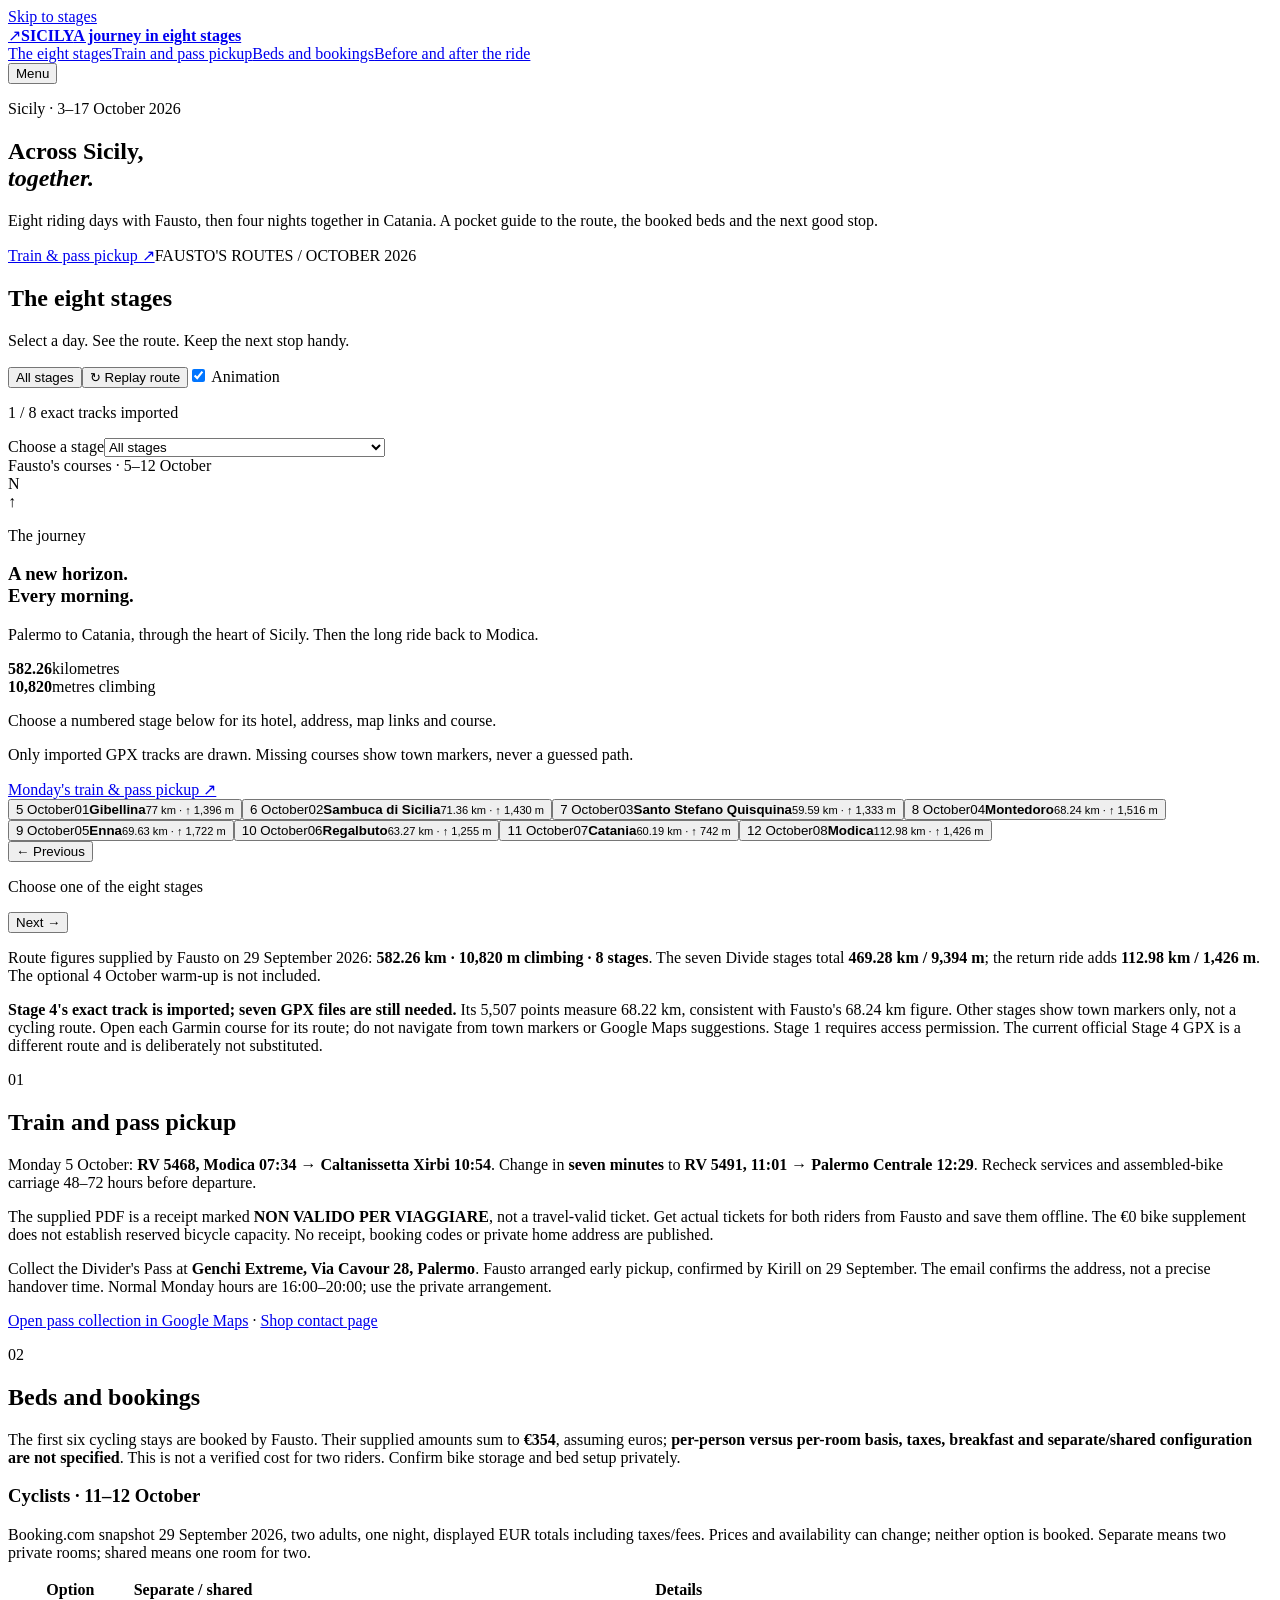
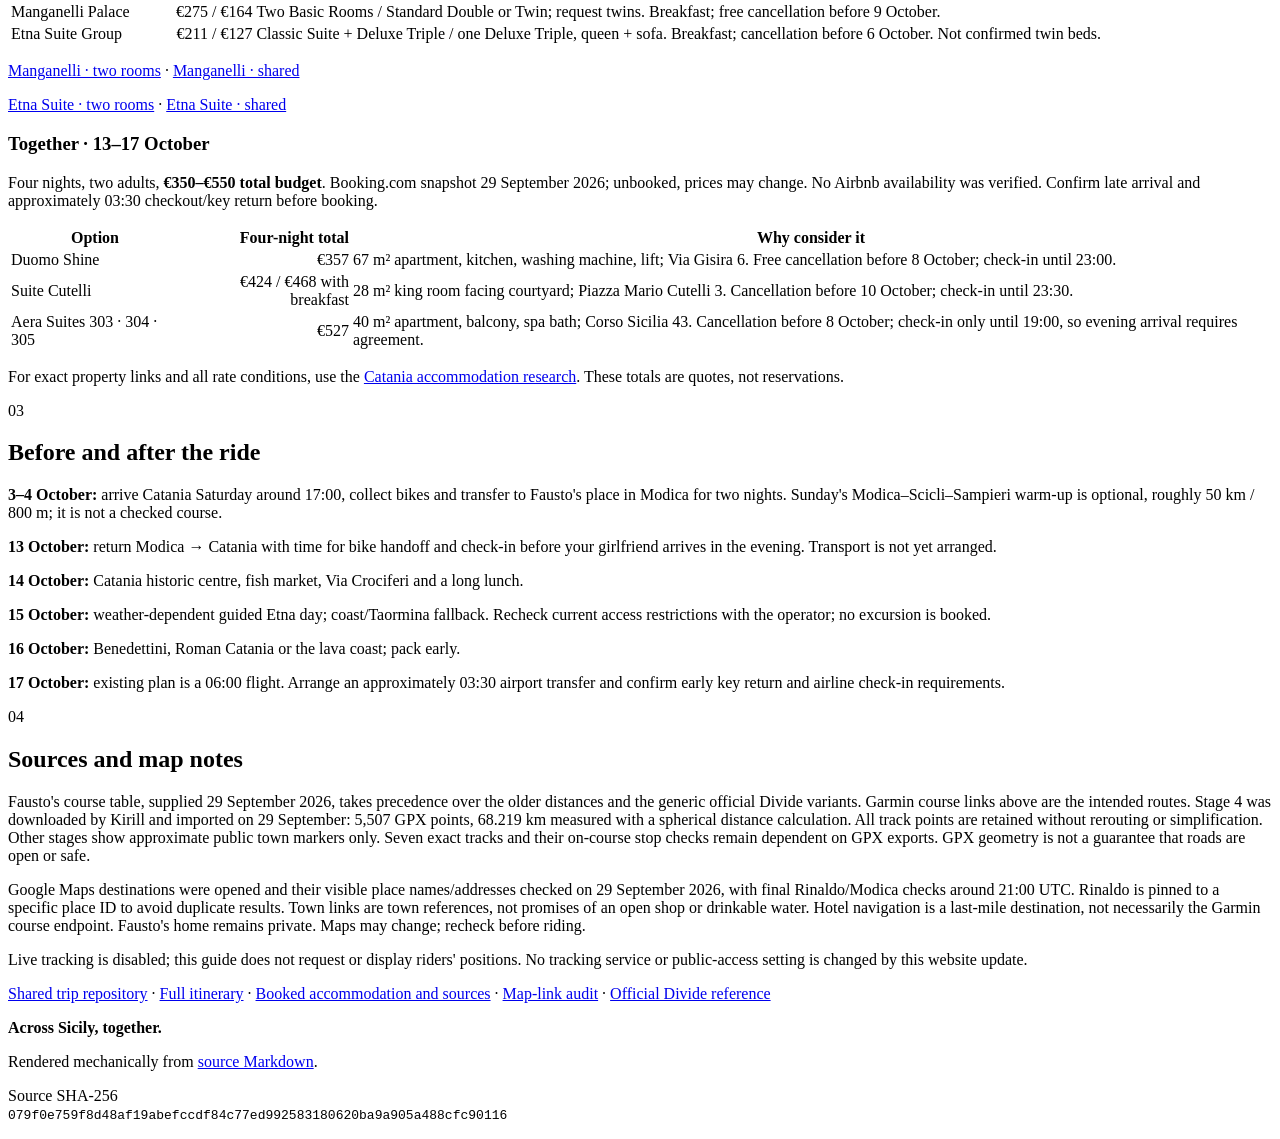
==== website/guide/public/index.html @ 5a8e8343 "Update Fausto's stages and publish GPX-aware Sicily guide" ====
<!doctype html>
<html lang="en">
<head>
  <meta charset="utf-8">
  <meta name="viewport" content="width=device-width, initial-scale=1">
  <meta name="theme-color" content="#102b25">
  <meta name="description" content="Eight riding days with Fausto, then four nights together in Catania. A pocket guide to the route, the booked beds and the next good stop.">
  <title>Across Sicily, together.</title>
  <link rel="stylesheet" href="/leaflet.css">
  <link rel="stylesheet" href="/styles.css?v=e00e9648b6d9">
  <script defer src="/leaflet.js"></script>
  <script defer src="/app.js?v=e00e9648b6d9"></script>
</head>
<body data-source-sha256="079f0e759f8d48af19abefccdf84c77ed992583180620ba9a905a488cfc90116" data-layout="landing">
  <a class="skip-link" href="#the-eight-stages">Skip to stages</a>
  <header class="site-header">
    <a class="brand" href="#top" aria-label="Back to top"><span aria-hidden="true">↗</span><strong>SICILY<span class="brand-sub">A journey in eight stages</span></strong></a>
    <nav class="primary-nav" aria-label="Primary navigation"><a href="#the-eight-stages">The eight stages</a><a href="#train-and-pass-pickup">Train and pass pickup</a><a href="#beds-and-bookings">Beds and bookings</a><a href="#before-and-after-the-ride">Before and after the ride</a></nav>
    <button class="menu-toggle" type="button" data-menu-toggle aria-expanded="false" aria-controls="site-menu"><span>Menu</span><i aria-hidden="true"></i></button>
  </header>
  <div class="site-menu" id="site-menu" data-site-menu hidden>
    <div class="menu-panel"><p>Explore the plan</p><nav aria-label="All sections"><a href="#the-eight-stages"><span>01</span>The eight stages</a><a href="#train-and-pass-pickup"><span>02</span>Train and pass pickup</a><a href="#beds-and-bookings"><span>03</span>Beds and bookings</a><a href="#before-and-after-the-ride"><span>04</span>Before and after the ride</a><a href="#sources-and-map-notes"><span>05</span>Sources and map notes</a></nav><div class="menu-tools"><a href="source.md">Source Markdown</a><button type="button" data-share>Share</button><button type="button" data-print>Print</button></div></div>
  </div>
  <main id="top">
    <section class="hero">
      <div class="hero-copy"><p class="eyebrow">Sicily · 3–17 October 2026</p><h1>Across Sicily,<br> <em>together.</em></h1></div><div class="hero-intro"><p class="lede">Eight riding days with Fausto, then four nights together in Catania. A pocket guide to the route, the booked beds and the next good stop.</p><a class="text-link" href="#train-and-pass-pickup">Train & pass pickup ↗</a><span class="edition">FAUSTO'S ROUTES / OCTOBER 2026</span></div>
    </section>
    <section class="route-explorer" id="the-eight-stages" aria-labelledby="explorer-title">
  <div class="explorer-heading"><h2 id="explorer-title">The eight stages</h2><p>Select a day. See the route. Keep the next stop handy.</p></div>
  <div class="explorer-controls"><button type="button" id="overview" aria-pressed="true">All stages</button><button type="button" id="replay">↻ Replay route</button><label class="motion-control"><input id="motion" type="checkbox" checked> Animation</label><p id="map-status" role="status">1 / 8 exact tracks imported</p></div>
  <label class="mobile-stage">Choose a stage<select id="stage-select"><option value="0">All stages</option><option value="1">01 · Palermo → Gibellina</option><option value="2">02 · Gibellina → Sambuca di Sicilia</option><option value="3">03 · Sambuca → Santo Stefano Quisquina</option><option value="4">04 · Santo Stefano Quisquina → Montedoro</option><option value="5">05 · Montedoro → Enna</option><option value="6">06 · Enna → Regalbuto</option><option value="7">07 · Regalbuto → Catania</option><option value="8">08 · Catania → Modica</option></select></label>
  <div class="explorer-grid"><div class="map-frame"><div id="stage-map" aria-label="Map of the selected cycling stage"></div><div class="map-label"><span class="map-label-dot"></span><span id="map-caption">Fausto's courses · 5–12 October</span></div><div id="map-message" class="map-message" hidden></div><div class="map-compass" aria-hidden="true">N<br>↑</div></div>
  <aside class="stage-details" aria-label="Selected stage information"><div id="overview-panel"><p class="section-kicker">The journey</p><h3>A new horizon.<br>Every morning.</h3><p>Palermo to Catania, through the heart of Sicily. Then the long ride back to Modica.</p><div class="overview-stats"><div><strong>582.26</strong><span>kilometres</span></div><div><strong>10,820</strong><span>metres climbing</span></div></div><p>Choose a numbered stage below for its hotel, address, map links and course.</p><p class="overview-warning">Only imported GPX tracks are drawn. Missing courses show town markers, never a guessed path.</p><a class="text-link" href="#train-and-pass-pickup">Monday's train & pass pickup ↗</a></div><article class="stage-panel" id="stage-1" data-stage-panel="1" hidden aria-labelledby="stage-heading-1"><p class="section-kicker">Stage 01</p><h3 id="stage-heading-1">Palermo → Gibellina</h3><div class="stage-fact"><p>Date: Monday 5 October 2026</p>
</div><div class="stage-fact"><p>Distance: 77 km</p>
</div><div class="stage-fact"><p>Climbing: 1,396 m</p>
</div><div class="stage-stay"><p>Stay: B&amp;B Mille e una notte · booked by Fausto · supplied amount €69</p>
</div><div class="stage-address"><p>Address: Via Pietro Novelli 13, Nuova Gibellina</p>
</div><div class="finish-link"><p><a href="https://www.google.com/maps/search/?api=1&query=B%26B%20Mille%20e%20una%20notte%20Via%20Pietro%20Novelli%2013%20Gibellina">Finish / hotel</a></p>
</div><div class="stop-link"><p><a href="https://www.google.com/maps/search/?api=1&query=Genchi%20Extreme%2C%20Via%20Cavour%2028%2C%20Palermo">Pass pickup · Genchi Extreme, Via Cavour 28, Palermo</a></p>
</div><div class="stop-link"><p><a href="https://www.google.com/maps/search/?api=1&query=Cattedrale%20di%20Monreale">Monreale Cathedral · optional sightseeing</a></p>
</div><div class="stop-link"><p><a href="https://www.google.com/maps/search/?api=1&query=Camporeale%20Palermo%20Italy">Camporeale · possible resupply town</a></p>
</div><div class="course-link"><p><a href="https://connect.garmin.com/app/course/513237884">Fausto&#39;s Garmin course</a></p>
</div><div class="stage-note"><p>Afternoon start after the 12:29 train arrival and arranged early pass pickup. Eat on the train, carry working lights and agree a delay fallback. Garmin currently requires permission for this course. Stops are regional candidates; exact on-course proximity awaits the GPX.</p>
</div><p class="track-note" data-track-note="1"></p><a class="gpx-download" data-gpx="1" hidden download>Download GPX ↓</a></article><article class="stage-panel" id="stage-2" data-stage-panel="2" hidden aria-labelledby="stage-heading-2"><p class="section-kicker">Stage 02</p><h3 id="stage-heading-2">Gibellina → Sambuca di Sicilia</h3><div class="stage-fact"><p>Date: Tuesday 6 October 2026</p>
</div><div class="stage-fact"><p>Distance: 71.36 km</p>
</div><div class="stage-fact"><p>Climbing: 1,430 m</p>
</div><div class="stage-stay"><p>Stay: Rinaldo Holiday Home · booked by Fausto · supplied amount €70</p>
</div><div class="stage-address"><p>Address: Vicolo Oddo 4, Sambuca di Sicilia</p>
</div><div class="finish-link"><p><a href="https://www.google.com/maps/search/?api=1&query=Rinaldo%20Holiday%20Home&query_place_id=ChIJ64shrpQ-GhMRfQHMY7rzbIw">Finish / hotel</a></p>
</div><div class="stop-link"><p><a href="https://www.google.com/maps/search/?api=1&query=Cretto%20di%20Burri%20Gibellina">Cretto di Burri · possible cultural stop</a></p>
</div><div class="stop-link"><p><a href="https://www.google.com/maps/search/?api=1&query=Santa%20Margherita%20di%20Belice%20Italy">Santa Margherita di Belice · possible resupply town</a></p>
</div><div class="course-link"><p><a href="https://connect.garmin.com/app/course/510243655">Fausto&#39;s Garmin course</a></p>
</div><div class="stage-note"><p>Carry water and respect barriers at ruins. The hotel link is pinned to the two-bedroom Rinaldo listing because an ordinary name search returns duplicate listings. Stops are regional candidates; exact on-course proximity awaits the GPX.</p>
</div><p class="track-note" data-track-note="2"></p><a class="gpx-download" data-gpx="2" hidden download>Download GPX ↓</a></article><article class="stage-panel" id="stage-3" data-stage-panel="3" hidden aria-labelledby="stage-heading-3"><p class="section-kicker">Stage 03</p><h3 id="stage-heading-3">Sambuca → Santo Stefano Quisquina</h3><div class="stage-fact"><p>Date: Wednesday 7 October 2026</p>
</div><div class="stage-fact"><p>Distance: 59.59 km</p>
</div><div class="stage-fact"><p>Climbing: 1,333 m</p>
</div><div class="stage-stay"><p>Stay: Casa Quisquina · booked by Fausto · supplied amount €60</p>
</div><div class="stage-address"><p>Address: Via Palma 50, Santo Stefano Quisquina</p>
</div><div class="finish-link"><p><a href="https://www.google.com/maps/search/?api=1&query=Casa%20Quisquina%20Via%20Palma%2050%20Santo%20Stefano%20Quisquina">Finish / hotel</a></p>
</div><div class="stop-link"><p><a href="https://www.google.com/maps/search/?api=1&query=San%20Carlo%20Chiusa%20Sclafani%20Italy">San Carlo · village reference, not a guaranteed food stop</a></p>
</div><div class="stop-link"><p><a href="https://www.google.com/maps/search/?api=1&query=Burgio%20Agrigento%20Italy">Burgio · possible resupply town</a></p>
</div><div class="course-link"><p><a href="https://connect.garmin.com/app/course/510243994">Fausto&#39;s Garmin course</a></p>
</div><div class="stage-note"><p>Do not depend on food being available at San Carlo. Confirm supplies before departure. Stops are regional candidates; exact on-course proximity awaits the GPX.</p>
</div><p class="track-note" data-track-note="3"></p><a class="gpx-download" data-gpx="3" hidden download>Download GPX ↓</a></article><article class="stage-panel" id="stage-4" data-stage-panel="4" hidden aria-labelledby="stage-heading-4"><p class="section-kicker">Stage 04</p><h3 id="stage-heading-4">Santo Stefano Quisquina → Montedoro</h3><div class="stage-fact"><p>Date: Thursday 8 October 2026</p>
</div><div class="stage-fact"><p>Distance: 68.24 km</p>
</div><div class="stage-fact"><p>Climbing: 1,516 m</p>
</div><div class="stage-stay"><p>Stay: Albergo Diffuso · booked by Fausto · supplied amount €45</p>
</div><div class="stage-address"><p>Address: Main listed site, Via Flaminia 1, Montedoro</p>
</div><div class="finish-link"><p><a href="https://www.google.com/maps/search/?api=1&query=Albergo%20Diffuso%20Via%20Flaminia%201%20Montedoro">Finish / hotel</a></p>
</div><div class="stop-link"><p><a href="https://www.google.com/maps/search/?api=1&query=Cammarata%20Agrigento%20Italy">Cammarata · on-course town, check opening hours</a></p>
</div><div class="stop-link"><p><a href="https://www.google.com/maps/search/?api=1&query=Mussomeli%20Italy">Mussomeli · on-course town, check opening hours</a></p>
</div><div class="course-link"><p><a href="https://connect.garmin.com/app/course/510246704">Fausto&#39;s Garmin course</a></p>
</div><div class="stage-note"><p>Use Fausto&#39;s course, not the current 85.8 km official variant via Racalmuto. Garmin displays 68.24 km / 1,516 m. The Cammarata and Mussomeli town markers are both within about 2 metres of a supplied GPX point; business hours are not verified. Confirm the assigned hotel building, dinner and indoor bike storage; Via Flaminia 1 is not proof of the booked unit.</p>
</div><p class="track-note" data-track-note="4"></p><a class="gpx-download" data-gpx="4" hidden download>Download GPX ↓</a></article><article class="stage-panel" id="stage-5" data-stage-panel="5" hidden aria-labelledby="stage-heading-5"><p class="section-kicker">Stage 05</p><h3 id="stage-heading-5">Montedoro → Enna</h3><div class="stage-fact"><p>Date: Friday 9 October 2026</p>
</div><div class="stage-fact"><p>Distance: 69.63 km</p>
</div><div class="stage-fact"><p>Climbing: 1,722 m</p>
</div><div class="stage-stay"><p>Stay: B&amp;B Proserpina · booked by Fausto · supplied amount €60</p>
</div><div class="stage-address"><p>Address: Via Sant&#39;Agata 108, at Piazza Scelfo, Enna</p>
</div><div class="finish-link"><p><a href="https://www.google.com/maps/search/?api=1&query=B%26B%20Proserpina%20Via%20Sant%20Agata%20108%20Enna">Finish / hotel</a></p>
</div><div class="stop-link"><p><a href="https://www.google.com/maps/search/?api=1&query=Serradifalco%20Italy">Serradifalco · possible resupply town</a></p>
</div><div class="stop-link"><p><a href="https://www.google.com/maps/search/?api=1&query=Caltanissetta%20Italy">Caltanissetta · possible resupply town</a></p>
</div><div class="course-link"><p><a href="https://connect.garmin.com/app/course/510246958">Fausto&#39;s Garmin course</a></p>
</div><div class="stage-note"><p>The most climbing of the eight stages. Keep something in reserve for Enna and carry a warmer layer. Stops are regional candidates; exact on-course proximity awaits the GPX.</p>
</div><p class="track-note" data-track-note="5"></p><a class="gpx-download" data-gpx="5" hidden download>Download GPX ↓</a></article><article class="stage-panel" id="stage-6" data-stage-panel="6" hidden aria-labelledby="stage-heading-6"><p class="section-kicker">Stage 06</p><h3 id="stage-heading-6">Enna → Regalbuto</h3><div class="stage-fact"><p>Date: Saturday 10 October 2026</p>
</div><div class="stage-fact"><p>Distance: 63.27 km</p>
</div><div class="stage-fact"><p>Climbing: 1,255 m</p>
</div><div class="stage-stay"><p>Stay: B&amp;B Via Venezia · booked by Fausto · supplied amount €50</p>
</div><div class="stage-address"><p>Address: Via Venezia 10, Regalbuto</p>
</div><div class="finish-link"><p><a href="https://www.google.com/maps/search/?api=1&query=Bed%20and%20Breakfast%20Via%20Venezia%2010%20Regalbuto">Finish / hotel</a></p>
</div><div class="stop-link"><p><a href="https://www.google.com/maps/search/?api=1&query=Leonforte%20Italy">Leonforte · possible resupply town</a></p>
</div><div class="stop-link"><p><a href="https://www.google.com/maps/search/?api=1&query=Agira%20Italy">Agira · possible resupply town</a></p>
</div><div class="course-link"><p><a href="https://connect.garmin.com/app/course/510247190">Fausto&#39;s Garmin course</a></p>
</div><div class="stage-note"><p>Buy supplies for Sunday&#39;s ride while shops are available. Stops are regional candidates; exact on-course proximity awaits the GPX.</p>
</div><p class="track-note" data-track-note="6"></p><a class="gpx-download" data-gpx="6" hidden download>Download GPX ↓</a></article><article class="stage-panel" id="stage-7" data-stage-panel="7" hidden aria-labelledby="stage-heading-7"><p class="section-kicker">Stage 07</p><h3 id="stage-heading-7">Regalbuto → Catania</h3><div class="stage-fact"><p>Date: Sunday 11 October 2026</p>
</div><div class="stage-fact"><p>Distance: 60.19 km</p>
</div><div class="stage-fact"><p>Climbing: 742 m</p>
</div><div class="stage-stay"><p>Stay: Catania cycling hotel · not booked · one night, 11–12 October</p>
</div><div class="stage-address"><p>Address: Public finish reference, Piazza del Duomo, Catania; not a hotel</p>
</div><div class="finish-link"><p><a href="https://www.google.com/maps/search/?api=1&query=Piazza%20del%20Duomo%20Catania">Finish / public square</a></p>
</div><div class="stop-link"><p><a href="https://www.google.com/maps/search/?api=1&query=Centuripe%20Italy">Centuripe · possible resupply town</a></p>
</div><div class="stop-link"><p><a href="https://www.google.com/maps/search/?api=1&query=Paterno%20Catania%20Italy">Paternò · possible resupply town</a></p>
</div><div class="course-link"><p><a href="https://connect.garmin.com/app/course/510247386">Fausto&#39;s Garmin course</a></p>
</div><div class="stage-note"><p>Finish the Divide today. Carry food for Sunday opening gaps and take care entering Catania. Book the cyclists&#39; hotel and confirm locked indoor storage. Stops are regional candidates; exact on-course proximity awaits the GPX.</p>
</div><p class="track-note" data-track-note="7"></p><a class="gpx-download" data-gpx="7" hidden download>Download GPX ↓</a></article><article class="stage-panel" id="stage-8" data-stage-panel="8" hidden aria-labelledby="stage-heading-8"><p class="section-kicker">Stage 08</p><h3 id="stage-heading-8">Catania → Modica</h3><div class="stage-fact"><p>Date: Monday 12 October 2026</p>
</div><div class="stage-fact"><p>Distance: 112.98 km</p>
</div><div class="stage-fact"><p>Climbing: 1,426 m</p>
</div><div class="stage-stay"><p>Stay: Modica · confirm Monday overnight with Fausto privately</p>
</div><div class="stage-address"><p>Address: Modica town reference only; Fausto&#39;s home address is not published</p>
</div><div class="finish-link"><p><a href="https://www.google.com/maps/search/?api=1&query=Modica%20Sicily%20Italy">Finish / Modica town</a></p>
</div><div class="course-link"><p><a href="https://connect.garmin.com/app/course/510248637">Fausto&#39;s Garmin course</a></p>
</div><div class="stage-note"><p>The longest riding day. This is Fausto&#39;s southbound course, not the old northbound GPX reversed. Start early, arrange food and water with Fausto, and confirm Tuesday&#39;s return to Catania. Intermediate stops await inspection of this exact course; none are guessed here.</p>
</div><p class="track-note" data-track-note="8"></p><a class="gpx-download" data-gpx="8" hidden download>Download GPX ↓</a></article></aside></div>
  <nav class="stage-rail" aria-label="Choose cycling stage"><button type="button" class="stage-choice" data-stage="1" aria-pressed="false" aria-controls="stage-1"><span class="stage-date">5 October</span><span class="stage-number">01</span><strong>Gibellina</strong><small>77 km <span>· ↑ 1,396 m</span></small></button><button type="button" class="stage-choice" data-stage="2" aria-pressed="false" aria-controls="stage-2"><span class="stage-date">6 October</span><span class="stage-number">02</span><strong>Sambuca di Sicilia</strong><small>71.36 km <span>· ↑ 1,430 m</span></small></button><button type="button" class="stage-choice" data-stage="3" aria-pressed="false" aria-controls="stage-3"><span class="stage-date">7 October</span><span class="stage-number">03</span><strong>Santo Stefano Quisquina</strong><small>59.59 km <span>· ↑ 1,333 m</span></small></button><button type="button" class="stage-choice" data-stage="4" aria-pressed="false" aria-controls="stage-4"><span class="stage-date">8 October</span><span class="stage-number">04</span><strong>Montedoro</strong><small>68.24 km <span>· ↑ 1,516 m</span></small></button><button type="button" class="stage-choice" data-stage="5" aria-pressed="false" aria-controls="stage-5"><span class="stage-date">9 October</span><span class="stage-number">05</span><strong>Enna</strong><small>69.63 km <span>· ↑ 1,722 m</span></small></button><button type="button" class="stage-choice" data-stage="6" aria-pressed="false" aria-controls="stage-6"><span class="stage-date">10 October</span><span class="stage-number">06</span><strong>Regalbuto</strong><small>63.27 km <span>· ↑ 1,255 m</span></small></button><button type="button" class="stage-choice" data-stage="7" aria-pressed="false" aria-controls="stage-7"><span class="stage-date">11 October</span><span class="stage-number">07</span><strong>Catania</strong><small>60.19 km <span>· ↑ 742 m</span></small></button><button type="button" class="stage-choice" data-stage="8" aria-pressed="false" aria-controls="stage-8"><span class="stage-date">12 October</span><span class="stage-number">08</span><strong>Modica</strong><small>112.98 km <span>· ↑ 1,426 m</span></small></button></nav>
  <div class="stage-navigation"><button type="button" id="previous">← Previous</button><p id="selection-summary" aria-live="polite">Choose one of the eight stages</p><button type="button" id="next">Next →</button></div>
  <noscript><p>Enable JavaScript for the stage map. All stage details follow.</p><article class="markdown-body"><h3>01 · Palermo → Gibellina</h3>
<p>Date: Monday 5 October 2026</p>
<p>Distance: 77 km</p>
<p>Climbing: 1,396 m</p>
<p>Stay: B&amp;B Mille e una notte · booked by Fausto · supplied amount €69</p>
<p>Address: Via Pietro Novelli 13, Nuova Gibellina</p>
<p><a href="https://www.google.com/maps/search/?api=1&query=B%26B%20Mille%20e%20una%20notte%20Via%20Pietro%20Novelli%2013%20Gibellina">Finish / hotel</a></p>
<p><a href="https://www.google.com/maps/search/?api=1&query=Genchi%20Extreme%2C%20Via%20Cavour%2028%2C%20Palermo">Pass pickup · Genchi Extreme, Via Cavour 28, Palermo</a></p>
<p><a href="https://www.google.com/maps/search/?api=1&query=Cattedrale%20di%20Monreale">Monreale Cathedral · optional sightseeing</a></p>
<p><a href="https://www.google.com/maps/search/?api=1&query=Camporeale%20Palermo%20Italy">Camporeale · possible resupply town</a></p>
<p><a href="https://connect.garmin.com/app/course/513237884">Fausto&#39;s Garmin course</a></p>
<p>Afternoon start after the 12:29 train arrival and arranged early pass pickup. Eat on the train, carry working lights and agree a delay fallback. Garmin currently requires permission for this course. Stops are regional candidates; exact on-course proximity awaits the GPX.</p>
<h3>02 · Gibellina → Sambuca di Sicilia</h3>
<p>Date: Tuesday 6 October 2026</p>
<p>Distance: 71.36 km</p>
<p>Climbing: 1,430 m</p>
<p>Stay: Rinaldo Holiday Home · booked by Fausto · supplied amount €70</p>
<p>Address: Vicolo Oddo 4, Sambuca di Sicilia</p>
<p><a href="https://www.google.com/maps/search/?api=1&query=Rinaldo%20Holiday%20Home&query_place_id=ChIJ64shrpQ-GhMRfQHMY7rzbIw">Finish / hotel</a></p>
<p><a href="https://www.google.com/maps/search/?api=1&query=Cretto%20di%20Burri%20Gibellina">Cretto di Burri · possible cultural stop</a></p>
<p><a href="https://www.google.com/maps/search/?api=1&query=Santa%20Margherita%20di%20Belice%20Italy">Santa Margherita di Belice · possible resupply town</a></p>
<p><a href="https://connect.garmin.com/app/course/510243655">Fausto&#39;s Garmin course</a></p>
<p>Carry water and respect barriers at ruins. The hotel link is pinned to the two-bedroom Rinaldo listing because an ordinary name search returns duplicate listings. Stops are regional candidates; exact on-course proximity awaits the GPX.</p>
<h3>03 · Sambuca → Santo Stefano Quisquina</h3>
<p>Date: Wednesday 7 October 2026</p>
<p>Distance: 59.59 km</p>
<p>Climbing: 1,333 m</p>
<p>Stay: Casa Quisquina · booked by Fausto · supplied amount €60</p>
<p>Address: Via Palma 50, Santo Stefano Quisquina</p>
<p><a href="https://www.google.com/maps/search/?api=1&query=Casa%20Quisquina%20Via%20Palma%2050%20Santo%20Stefano%20Quisquina">Finish / hotel</a></p>
<p><a href="https://www.google.com/maps/search/?api=1&query=San%20Carlo%20Chiusa%20Sclafani%20Italy">San Carlo · village reference, not a guaranteed food stop</a></p>
<p><a href="https://www.google.com/maps/search/?api=1&query=Burgio%20Agrigento%20Italy">Burgio · possible resupply town</a></p>
<p><a href="https://connect.garmin.com/app/course/510243994">Fausto&#39;s Garmin course</a></p>
<p>Do not depend on food being available at San Carlo. Confirm supplies before departure. Stops are regional candidates; exact on-course proximity awaits the GPX.</p>
<h3>04 · Santo Stefano Quisquina → Montedoro</h3>
<p>Date: Thursday 8 October 2026</p>
<p>Distance: 68.24 km</p>
<p>Climbing: 1,516 m</p>
<p>Stay: Albergo Diffuso · booked by Fausto · supplied amount €45</p>
<p>Address: Main listed site, Via Flaminia 1, Montedoro</p>
<p><a href="https://www.google.com/maps/search/?api=1&query=Albergo%20Diffuso%20Via%20Flaminia%201%20Montedoro">Finish / hotel</a></p>
<p><a href="https://www.google.com/maps/search/?api=1&query=Cammarata%20Agrigento%20Italy">Cammarata · on-course town, check opening hours</a></p>
<p><a href="https://www.google.com/maps/search/?api=1&query=Mussomeli%20Italy">Mussomeli · on-course town, check opening hours</a></p>
<p><a href="https://connect.garmin.com/app/course/510246704">Fausto&#39;s Garmin course</a></p>
<p>Use Fausto&#39;s course, not the current 85.8 km official variant via Racalmuto. Garmin displays 68.24 km / 1,516 m. The Cammarata and Mussomeli town markers are both within about 2 metres of a supplied GPX point; business hours are not verified. Confirm the assigned hotel building, dinner and indoor bike storage; Via Flaminia 1 is not proof of the booked unit.</p>
<h3>05 · Montedoro → Enna</h3>
<p>Date: Friday 9 October 2026</p>
<p>Distance: 69.63 km</p>
<p>Climbing: 1,722 m</p>
<p>Stay: B&amp;B Proserpina · booked by Fausto · supplied amount €60</p>
<p>Address: Via Sant&#39;Agata 108, at Piazza Scelfo, Enna</p>
<p><a href="https://www.google.com/maps/search/?api=1&query=B%26B%20Proserpina%20Via%20Sant%20Agata%20108%20Enna">Finish / hotel</a></p>
<p><a href="https://www.google.com/maps/search/?api=1&query=Serradifalco%20Italy">Serradifalco · possible resupply town</a></p>
<p><a href="https://www.google.com/maps/search/?api=1&query=Caltanissetta%20Italy">Caltanissetta · possible resupply town</a></p>
<p><a href="https://connect.garmin.com/app/course/510246958">Fausto&#39;s Garmin course</a></p>
<p>The most climbing of the eight stages. Keep something in reserve for Enna and carry a warmer layer. Stops are regional candidates; exact on-course proximity awaits the GPX.</p>
<h3>06 · Enna → Regalbuto</h3>
<p>Date: Saturday 10 October 2026</p>
<p>Distance: 63.27 km</p>
<p>Climbing: 1,255 m</p>
<p>Stay: B&amp;B Via Venezia · booked by Fausto · supplied amount €50</p>
<p>Address: Via Venezia 10, Regalbuto</p>
<p><a href="https://www.google.com/maps/search/?api=1&query=Bed%20and%20Breakfast%20Via%20Venezia%2010%20Regalbuto">Finish / hotel</a></p>
<p><a href="https://www.google.com/maps/search/?api=1&query=Leonforte%20Italy">Leonforte · possible resupply town</a></p>
<p><a href="https://www.google.com/maps/search/?api=1&query=Agira%20Italy">Agira · possible resupply town</a></p>
<p><a href="https://connect.garmin.com/app/course/510247190">Fausto&#39;s Garmin course</a></p>
<p>Buy supplies for Sunday&#39;s ride while shops are available. Stops are regional candidates; exact on-course proximity awaits the GPX.</p>
<h3>07 · Regalbuto → Catania</h3>
<p>Date: Sunday 11 October 2026</p>
<p>Distance: 60.19 km</p>
<p>Climbing: 742 m</p>
<p>Stay: Catania cycling hotel · not booked · one night, 11–12 October</p>
<p>Address: Public finish reference, Piazza del Duomo, Catania; not a hotel</p>
<p><a href="https://www.google.com/maps/search/?api=1&query=Piazza%20del%20Duomo%20Catania">Finish / public square</a></p>
<p><a href="https://www.google.com/maps/search/?api=1&query=Centuripe%20Italy">Centuripe · possible resupply town</a></p>
<p><a href="https://www.google.com/maps/search/?api=1&query=Paterno%20Catania%20Italy">Paternò · possible resupply town</a></p>
<p><a href="https://connect.garmin.com/app/course/510247386">Fausto&#39;s Garmin course</a></p>
<p>Finish the Divide today. Carry food for Sunday opening gaps and take care entering Catania. Book the cyclists&#39; hotel and confirm locked indoor storage. Stops are regional candidates; exact on-course proximity awaits the GPX.</p>
<h3>08 · Catania → Modica</h3>
<p>Date: Monday 12 October 2026</p>
<p>Distance: 112.98 km</p>
<p>Climbing: 1,426 m</p>
<p>Stay: Modica · confirm Monday overnight with Fausto privately</p>
<p>Address: Modica town reference only; Fausto&#39;s home address is not published</p>
<p><a href="https://www.google.com/maps/search/?api=1&query=Modica%20Sicily%20Italy">Finish / Modica town</a></p>
<p><a href="https://connect.garmin.com/app/course/510248637">Fausto&#39;s Garmin course</a></p>
<p>The longest riding day. This is Fausto&#39;s southbound course, not the old northbound GPX reversed. Start early, arrange food and water with Fausto, and confirm Tuesday&#39;s return to Catania. Intermediate stops await inspection of this exact course; none are guessed here.</p>
</article></noscript>
</section>
    <section class="intro-band" aria-label="Plan context"><div class="intro-inner markdown-body"><p>Route figures supplied by Fausto on 29 September 2026: <strong>582.26 km · 10,820 m climbing · 8 stages</strong>. The seven Divide stages total <strong>469.28 km / 9,394 m</strong>; the return ride adds <strong>112.98 km / 1,426 m</strong>. The optional 4 October warm-up is not included.</p>
<p><strong>Stage 4&#39;s exact track is imported; seven GPX files are still needed.</strong> Its 5,507 points measure 68.22 km, consistent with Fausto&#39;s 68.24 km figure. Other stages show town markers only, not a cycling route. Open each Garmin course for its route; do not navigate from town markers or Google Maps suggestions. Stage 1 requires access permission. The current official Stage 4 GPX is a different route and is deliberately not substituted.</p>
</div></section>
    <div class="section-stack"><section class="landing-section tone-0" id="train-and-pass-pickup" data-page-section>
  <div class="section-shell">
    <header class="section-heading"><span>01</span><h2>Train and pass pickup</h2></header>
    <article class="markdown-body" data-section-body><p>Monday 5 October: <strong>RV 5468, Modica 07:34 → Caltanissetta Xirbi 10:54</strong>. Change in <strong>seven minutes</strong> to <strong>RV 5491, 11:01 → Palermo Centrale 12:29</strong>. Recheck services and assembled-bike carriage 48–72 hours before departure.</p>
<p>The supplied PDF is a receipt marked <strong>NON VALIDO PER VIAGGIARE</strong>, not a travel-valid ticket. Get actual tickets for both riders from Fausto and save them offline. The €0 bike supplement does not establish reserved bicycle capacity. No receipt, booking codes or private home address are published.</p>
<p>Collect the Divider&#39;s Pass at <strong>Genchi Extreme, Via Cavour 28, Palermo</strong>. Fausto arranged early pickup, confirmed by Kirill on 29 September. The email confirms the address, not a precise handover time. Normal Monday hours are 16:00–20:00; use the private arrangement.</p>
<p><a href="https://www.google.com/maps/search/?api=1&query=Genchi%20Extreme%2C%20Via%20Cavour%2028%2C%20Palermo">Open pass collection in Google Maps</a> · <a href="https://genchiextreme.com/contatti/">Shop contact page</a></p>
</article>
  </div>
</section>
<section class="landing-section tone-1" id="beds-and-bookings" data-page-section>
  <div class="section-shell">
    <header class="section-heading"><span>02</span><h2>Beds and bookings</h2></header>
    <article class="markdown-body" data-section-body><p>The first six cycling stays are booked by Fausto. Their supplied amounts sum to <strong>€354</strong>, assuming euros; <strong>per-person versus per-room basis, taxes, breakfast and separate/shared configuration are not specified</strong>. This is not a verified cost for two riders. Confirm bike storage and bed setup privately.</p>
<h3>Cyclists · 11–12 October</h3>
<p>Booking.com snapshot 29 September 2026, two adults, one night, displayed EUR totals including taxes/fees. Prices and availability can change; neither option is booked. Separate means two private rooms; shared means one room for two.</p>
<table>
<thead>
<tr>
<th>Option</th>
<th align="right">Separate / shared</th>
<th>Details</th>
</tr>
</thead>
<tbody><tr>
<td>Manganelli Palace</td>
<td align="right">€275 / €164</td>
<td>Two Basic Rooms / Standard Double or Twin; request twins. Breakfast; free cancellation before 9 October.</td>
</tr>
<tr>
<td>Etna Suite Group</td>
<td align="right">€211 / €127</td>
<td>Classic Suite + Deluxe Triple / one Deluxe Triple, queen + sofa. Breakfast; cancellation before 6 October. Not confirmed twin beds.</td>
</tr>
</tbody></table>
<p><a href="https://www.booking.com/hotel/it/manganelli-palace.html?checkin=2026-10-11&checkout=2026-10-12&group_adults=2&no_rooms=2&group_children=0&selected_currency=EUR">Manganelli · two rooms</a> · <a href="https://www.booking.com/hotel/it/manganelli-palace.html?checkin=2026-10-11&checkout=2026-10-12&group_adults=2&no_rooms=1&group_children=0&selected_currency=EUR">Manganelli · shared</a></p>
<p><a href="https://www.booking.com/hotel/it/etna-suite-rooms.html?checkin=2026-10-11&checkout=2026-10-12&group_adults=2&no_rooms=2&group_children=0&selected_currency=EUR">Etna Suite · two rooms</a> · <a href="https://www.booking.com/hotel/it/etna-suite-rooms.html?checkin=2026-10-11&checkout=2026-10-12&group_adults=2&no_rooms=1&group_children=0&selected_currency=EUR">Etna Suite · shared</a></p>
<h3>Together · 13–17 October</h3>
<p>Four nights, two adults, <strong>€350–€550 total budget</strong>. Booking.com snapshot 29 September 2026; unbooked, prices may change. No Airbnb availability was verified. Confirm late arrival and approximately 03:30 checkout/key return before booking.</p>
<table>
<thead>
<tr>
<th>Option</th>
<th align="right">Four-night total</th>
<th>Why consider it</th>
</tr>
</thead>
<tbody><tr>
<td>Duomo Shine</td>
<td align="right">€357</td>
<td>67 m² apartment, kitchen, washing machine, lift; Via Gisira 6. Free cancellation before 8 October; check-in until 23:00.</td>
</tr>
<tr>
<td>Suite Cutelli</td>
<td align="right">€424 / €468 with breakfast</td>
<td>28 m² king room facing courtyard; Piazza Mario Cutelli 3. Cancellation before 10 October; check-in until 23:30.</td>
</tr>
<tr>
<td>Aera Suites 303 · 304 · 305</td>
<td align="right">€527</td>
<td>40 m² apartment, balcony, spa bath; Corso Sicilia 43. Cancellation before 8 October; check-in only until 19:00, so evening arrival requires agreement.</td>
</tr>
</tbody></table>
<p>For exact property links and all rate conditions, use the <a href="https://github.com/KiBk/Silicy/blob/main/CATANIA-STAY.md">Catania accommodation research</a>. These totals are quotes, not reservations.</p>
</article>
  </div>
</section>
<section class="landing-section tone-2" id="before-and-after-the-ride" data-page-section>
  <div class="section-shell">
    <header class="section-heading"><span>03</span><h2>Before and after the ride</h2></header>
    <article class="markdown-body" data-section-body><p><strong>3–4 October:</strong> arrive Catania Saturday around 17:00, collect bikes and transfer to Fausto&#39;s place in Modica for two nights. Sunday&#39;s Modica–Scicli–Sampieri warm-up is optional, roughly 50 km / 800 m; it is not a checked course.</p>
<p><strong>13 October:</strong> return Modica → Catania with time for bike handoff and check-in before your girlfriend arrives in the evening. Transport is not yet arranged.</p>
<p><strong>14 October:</strong> Catania historic centre, fish market, Via Crociferi and a long lunch.</p>
<p><strong>15 October:</strong> weather-dependent guided Etna day; coast/Taormina fallback. Recheck current access restrictions with the operator; no excursion is booked.</p>
<p><strong>16 October:</strong> Benedettini, Roman Catania or the lava coast; pack early.</p>
<p><strong>17 October:</strong> existing plan is a 06:00 flight. Arrange an approximately 03:30 airport transfer and confirm early key return and airline check-in requirements.</p>
</article>
  </div>
</section>
<section class="landing-section tone-0" id="sources-and-map-notes" data-page-section>
  <div class="section-shell">
    <header class="section-heading"><span>04</span><h2>Sources and map notes</h2></header>
    <article class="markdown-body" data-section-body><p>Fausto&#39;s course table, supplied 29 September 2026, takes precedence over the older distances and the generic official Divide variants. Garmin course links above are the intended routes. Stage 4 was downloaded by Kirill and imported on 29 September: 5,507 GPX points, 68.219 km measured with a spherical distance calculation. All track points are retained without rerouting or simplification. Other stages show approximate public town markers only. Seven exact tracks and their on-course stop checks remain dependent on GPX exports. GPX geometry is not a guarantee that roads are open or safe.</p>
<p>Google Maps destinations were opened and their visible place names/addresses checked on 29 September 2026, with final Rinaldo/Modica checks around 21:00 UTC. Rinaldo is pinned to a specific place ID to avoid duplicate results. Town links are town references, not promises of an open shop or drinkable water. Hotel navigation is a last-mile destination, not necessarily the Garmin course endpoint. Fausto&#39;s home remains private. Maps may change; recheck before riding.</p>
<p>Live tracking is disabled; this guide does not request or display riders&#39; positions. No tracking service or public-access setting is changed by this website update.</p>
<p><a href="https://github.com/KiBk/Silicy">Shared trip repository</a> · <a href="https://github.com/KiBk/Silicy/blob/main/PLAN.md">Full itinerary</a> · <a href="https://github.com/KiBk/Silicy/blob/main/ACCOMMODATION.md">Booked accommodation and sources</a> · <a href="https://github.com/KiBk/Silicy/blob/main/MAP-LINKS.md">Map-link audit</a> · <a href="https://sicilydivide.it/tappe-e-traccia-sicily-divide/">Official Divide reference</a></p>
</article>
  </div>
</section></div>
  </main>
  <footer><div><strong>Across Sicily, together.</strong><p>Rendered mechanically from <a href="source.md">source Markdown</a>.</p></div><p>Source SHA-256<br><code>079f0e759f8d48af19abefccdf84c77ed992583180620ba9a905a488cfc90116</code></p></footer>
  <script id="site-meta" type="application/json">{"title":"Across Sicily, together.","summary":"Eight riding days with Fausto, then four nights together in Catania. A pocket guide to the route, the booked beds and the next good stop.","slug":"sicily","digest":"079f0e759f8d48af19abefccdf84c77ed992583180620ba9a905a488cfc90116","assetVersion":"e00e9648b6d9","generatedAt":"2026-09-29T21:07:42.750Z","layout":"landing","sections":[{"id":"the-eight-stages","title":"The eight stages"},{"id":"train-and-pass-pickup","title":"Train and pass pickup"},{"id":"beds-and-bookings","title":"Beds and bookings"},{"id":"before-and-after-the-ride","title":"Before and after the ride"},{"id":"sources-and-map-notes","title":"Sources and map notes"}],"stages":[{"number":1,"title":"Palermo → Gibellina","date":"Monday 5 October 2026","distance":"77 km","climbing":"1,396 m"},{"number":2,"title":"Gibellina → Sambuca di Sicilia","date":"Tuesday 6 October 2026","distance":"71.36 km","climbing":"1,430 m"},{"number":3,"title":"Sambuca → Santo Stefano Quisquina","date":"Wednesday 7 October 2026","distance":"59.59 km","climbing":"1,333 m"},{"number":4,"title":"Santo Stefano Quisquina → Montedoro","date":"Thursday 8 October 2026","distance":"68.24 km","climbing":"1,516 m"},{"number":5,"title":"Montedoro → Enna","date":"Friday 9 October 2026","distance":"69.63 km","climbing":"1,722 m"},{"number":6,"title":"Enna → Regalbuto","date":"Saturday 10 October 2026","distance":"63.27 km","climbing":"1,255 m"},{"number":7,"title":"Regalbuto → Catania","date":"Sunday 11 October 2026","distance":"60.19 km","climbing":"742 m"},{"number":8,"title":"Catania → Modica","date":"Monday 12 October 2026","distance":"112.98 km","climbing":"1,426 m"}]}</script>
</body>
</html>
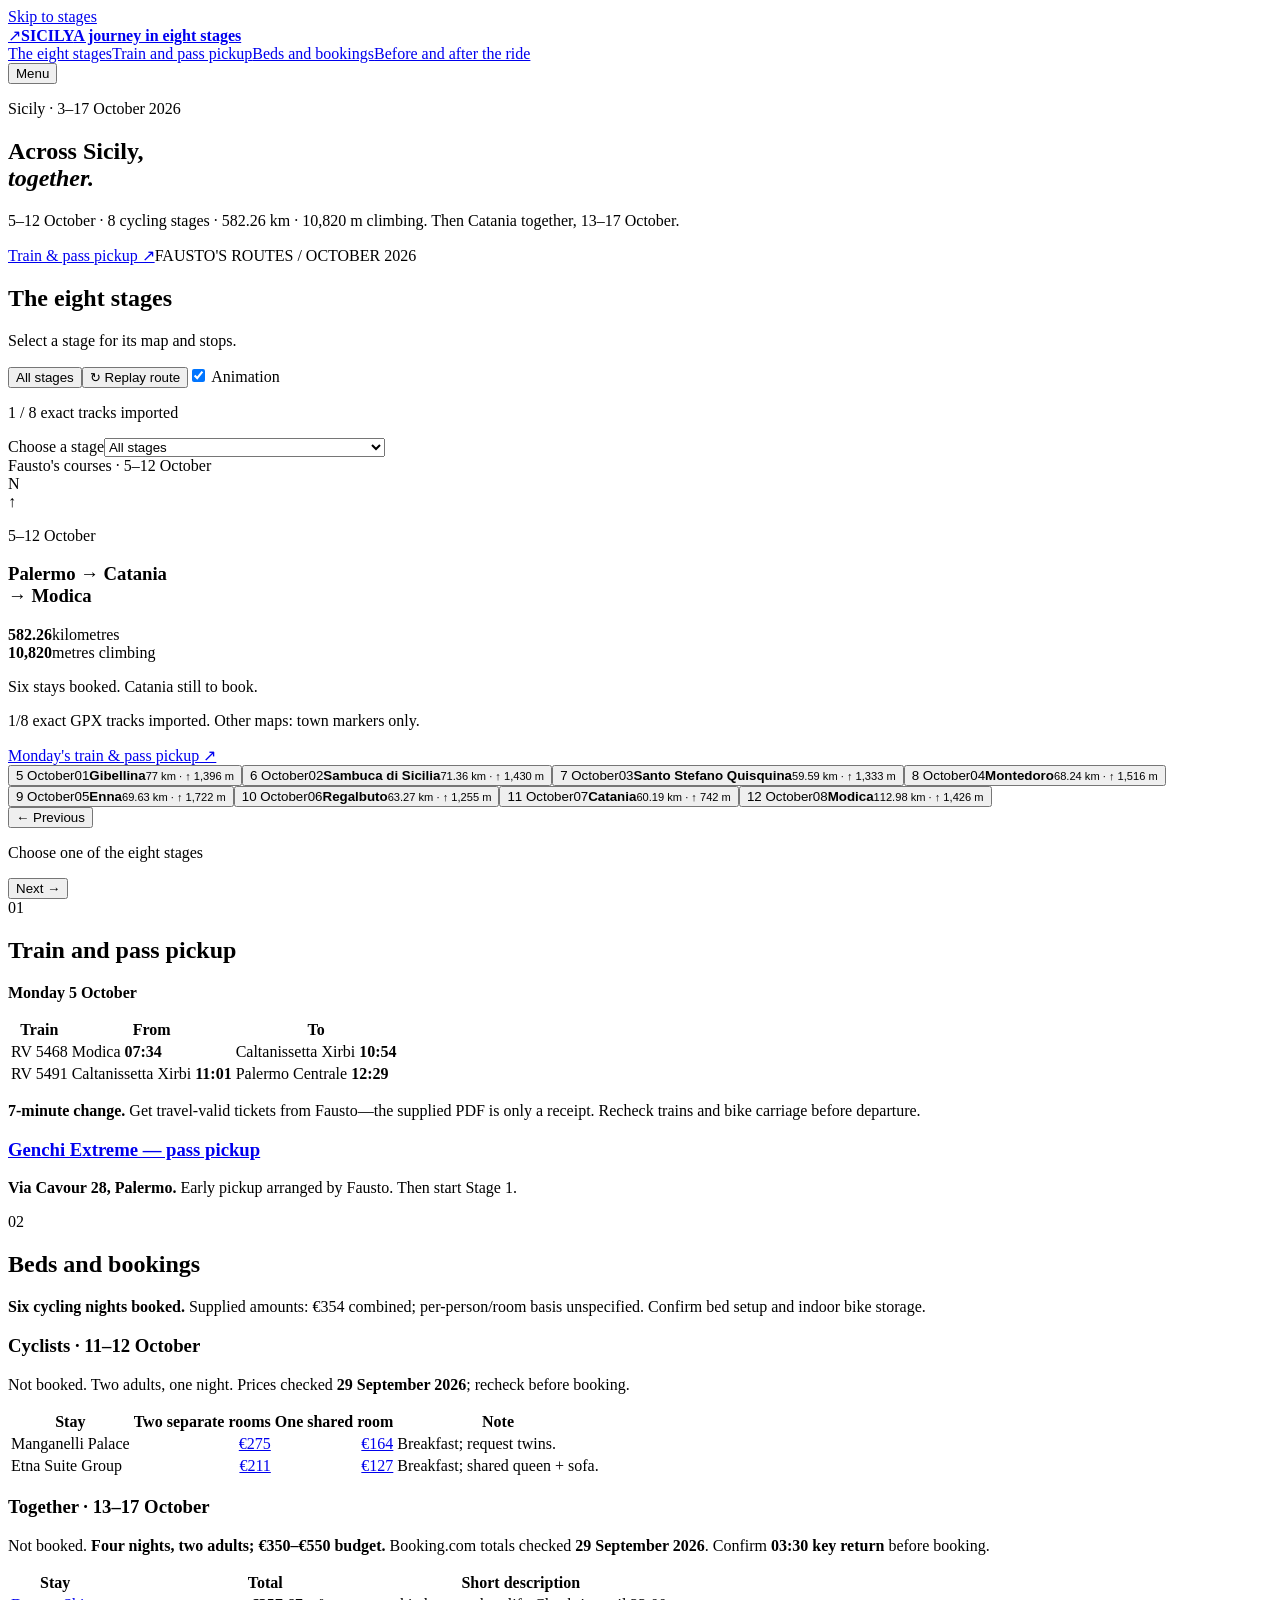
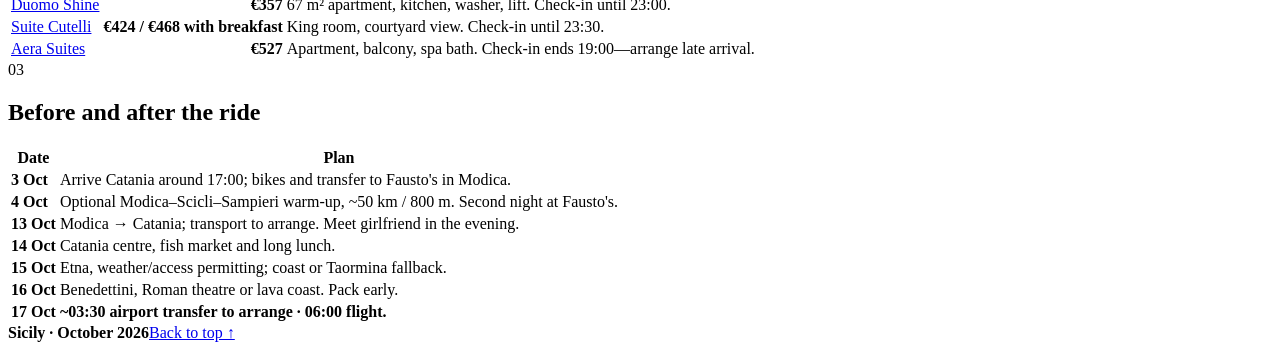
==== commit 0d7a97f8: "Make Sicily guide concise and facts-first" ====
--- a/website/guide/public/index.html
+++ b/website/guide/public/index.html
@@ -4,14 +4,14 @@
   <meta charset="utf-8">
   <meta name="viewport" content="width=device-width, initial-scale=1">
   <meta name="theme-color" content="#102b25">
-  <meta name="description" content="Eight riding days with Fausto, then four nights together in Catania. A pocket guide to the route, the booked beds and the next good stop.">
+  <meta name="description" content="5–12 October · 8 cycling stages · 582.26 km · 10,820 m climbing. Then Catania together, 13–17 October.">
   <title>Across Sicily, together.</title>
   <link rel="stylesheet" href="/leaflet.css">
-  <link rel="stylesheet" href="/styles.css?v=e00e9648b6d9">
+  <link rel="stylesheet" href="/styles.css?v=92358b1f7d6f">
   <script defer src="/leaflet.js"></script>
-  <script defer src="/app.js?v=e00e9648b6d9"></script>
+  <script defer src="/app.js?v=92358b1f7d6f"></script>
 </head>
-<body data-source-sha256="079f0e759f8d48af19abefccdf84c77ed992583180620ba9a905a488cfc90116" data-layout="landing">
+<body data-source-sha256="7b649c6c82624e961c075b8b39c4889de955b0aa90fc6611e361d63005eb0892" data-layout="landing">
   <a class="skip-link" href="#the-eight-stages">Skip to stages</a>
   <header class="site-header">
     <a class="brand" href="#top" aria-label="Back to top"><span aria-hidden="true">↗</span><strong>SICILY<span class="brand-sub">A journey in eight stages</span></strong></a>
@@ -19,96 +19,95 @@
     <button class="menu-toggle" type="button" data-menu-toggle aria-expanded="false" aria-controls="site-menu"><span>Menu</span><i aria-hidden="true"></i></button>
   </header>
   <div class="site-menu" id="site-menu" data-site-menu hidden>
-    <div class="menu-panel"><p>Explore the plan</p><nav aria-label="All sections"><a href="#the-eight-stages"><span>01</span>The eight stages</a><a href="#train-and-pass-pickup"><span>02</span>Train and pass pickup</a><a href="#beds-and-bookings"><span>03</span>Beds and bookings</a><a href="#before-and-after-the-ride"><span>04</span>Before and after the ride</a><a href="#sources-and-map-notes"><span>05</span>Sources and map notes</a></nav><div class="menu-tools"><a href="source.md">Source Markdown</a><button type="button" data-share>Share</button><button type="button" data-print>Print</button></div></div>
+    <div class="menu-panel"><nav aria-label="All sections"><a href="#the-eight-stages"><span>01</span>The eight stages</a><a href="#train-and-pass-pickup"><span>02</span>Train and pass pickup</a><a href="#beds-and-bookings"><span>03</span>Beds and bookings</a><a href="#before-and-after-the-ride"><span>04</span>Before and after the ride</a></nav><div class="menu-tools"><button type="button" data-share>Share</button><button type="button" data-print>Print</button></div></div>
   </div>
   <main id="top">
     <section class="hero">
-      <div class="hero-copy"><p class="eyebrow">Sicily · 3–17 October 2026</p><h1>Across Sicily,<br> <em>together.</em></h1></div><div class="hero-intro"><p class="lede">Eight riding days with Fausto, then four nights together in Catania. A pocket guide to the route, the booked beds and the next good stop.</p><a class="text-link" href="#train-and-pass-pickup">Train & pass pickup ↗</a><span class="edition">FAUSTO'S ROUTES / OCTOBER 2026</span></div>
+      <div class="hero-copy"><p class="eyebrow">Sicily · 3–17 October 2026</p><h1>Across Sicily,<br> <em>together.</em></h1></div><div class="hero-intro"><p class="lede">5–12 October · 8 cycling stages · 582.26 km · 10,820 m climbing. Then Catania together, 13–17 October.</p><a class="text-link" href="#train-and-pass-pickup">Train & pass pickup ↗</a><span class="edition">FAUSTO'S ROUTES / OCTOBER 2026</span></div>
     </section>
     <section class="route-explorer" id="the-eight-stages" aria-labelledby="explorer-title">
-  <div class="explorer-heading"><h2 id="explorer-title">The eight stages</h2><p>Select a day. See the route. Keep the next stop handy.</p></div>
+  <div class="explorer-heading"><h2 id="explorer-title">The eight stages</h2><p>Select a stage for its map and stops.</p></div>
   <div class="explorer-controls"><button type="button" id="overview" aria-pressed="true">All stages</button><button type="button" id="replay">↻ Replay route</button><label class="motion-control"><input id="motion" type="checkbox" checked> Animation</label><p id="map-status" role="status">1 / 8 exact tracks imported</p></div>
   <label class="mobile-stage">Choose a stage<select id="stage-select"><option value="0">All stages</option><option value="1">01 · Palermo → Gibellina</option><option value="2">02 · Gibellina → Sambuca di Sicilia</option><option value="3">03 · Sambuca → Santo Stefano Quisquina</option><option value="4">04 · Santo Stefano Quisquina → Montedoro</option><option value="5">05 · Montedoro → Enna</option><option value="6">06 · Enna → Regalbuto</option><option value="7">07 · Regalbuto → Catania</option><option value="8">08 · Catania → Modica</option></select></label>
   <div class="explorer-grid"><div class="map-frame"><div id="stage-map" aria-label="Map of the selected cycling stage"></div><div class="map-label"><span class="map-label-dot"></span><span id="map-caption">Fausto's courses · 5–12 October</span></div><div id="map-message" class="map-message" hidden></div><div class="map-compass" aria-hidden="true">N<br>↑</div></div>
-  <aside class="stage-details" aria-label="Selected stage information"><div id="overview-panel"><p class="section-kicker">The journey</p><h3>A new horizon.<br>Every morning.</h3><p>Palermo to Catania, through the heart of Sicily. Then the long ride back to Modica.</p><div class="overview-stats"><div><strong>582.26</strong><span>kilometres</span></div><div><strong>10,820</strong><span>metres climbing</span></div></div><p>Choose a numbered stage below for its hotel, address, map links and course.</p><p class="overview-warning">Only imported GPX tracks are drawn. Missing courses show town markers, never a guessed path.</p><a class="text-link" href="#train-and-pass-pickup">Monday's train & pass pickup ↗</a></div><article class="stage-panel" id="stage-1" data-stage-panel="1" hidden aria-labelledby="stage-heading-1"><p class="section-kicker">Stage 01</p><h3 id="stage-heading-1">Palermo → Gibellina</h3><div class="stage-fact"><p>Date: Monday 5 October 2026</p>
+  <aside class="stage-details" aria-label="Selected stage information"><div id="overview-panel"><p class="section-kicker">5–12 October</p><h3>Palermo → Catania<br>→ Modica</h3><div class="overview-stats"><div><strong>582.26</strong><span>kilometres</span></div><div><strong>10,820</strong><span>metres climbing</span></div></div><p>Six stays booked. Catania still to book.</p><p class="overview-warning">1/8 exact GPX tracks imported. Other maps: town markers only.</p><a class="text-link" href="#train-and-pass-pickup">Monday's train & pass pickup ↗</a></div><article class="stage-panel" id="stage-1" data-stage-panel="1" hidden aria-labelledby="stage-heading-1"><p class="section-kicker">Stage 01</p><h3 id="stage-heading-1">Palermo → Gibellina</h3><div class="stage-fact"><p>Date: Monday 5 October 2026</p>
 </div><div class="stage-fact"><p>Distance: 77 km</p>
 </div><div class="stage-fact"><p>Climbing: 1,396 m</p>
-</div><div class="stage-stay"><p>Stay: B&amp;B Mille e una notte · booked by Fausto · supplied amount €69</p>
+</div><div class="stage-stay"><p>Stay: Booked · €69 supplied</p>
 </div><div class="stage-address"><p>Address: Via Pietro Novelli 13, Nuova Gibellina</p>
-</div><div class="finish-link"><p><a href="https://www.google.com/maps/search/?api=1&query=B%26B%20Mille%20e%20una%20notte%20Via%20Pietro%20Novelli%2013%20Gibellina">Finish / hotel</a></p>
-</div><div class="stop-link"><p><a href="https://www.google.com/maps/search/?api=1&query=Genchi%20Extreme%2C%20Via%20Cavour%2028%2C%20Palermo">Pass pickup · Genchi Extreme, Via Cavour 28, Palermo</a></p>
-</div><div class="stop-link"><p><a href="https://www.google.com/maps/search/?api=1&query=Cattedrale%20di%20Monreale">Monreale Cathedral · optional sightseeing</a></p>
-</div><div class="stop-link"><p><a href="https://www.google.com/maps/search/?api=1&query=Camporeale%20Palermo%20Italy">Camporeale · possible resupply town</a></p>
-</div><div class="course-link"><p><a href="https://connect.garmin.com/app/course/513237884">Fausto&#39;s Garmin course</a></p>
-</div><div class="stage-note"><p>Afternoon start after the 12:29 train arrival and arranged early pass pickup. Eat on the train, carry working lights and agree a delay fallback. Garmin currently requires permission for this course. Stops are regional candidates; exact on-course proximity awaits the GPX.</p>
+</div><div class="finish-link"><p><a href="https://www.google.com/maps/search/?api=1&query=B%26B%20Mille%20e%20una%20notte%20Via%20Pietro%20Novelli%2013%20Gibellina">Finish / B&amp;B Mille e una notte</a></p>
+</div><div class="stop-link"><p><a href="https://www.google.com/maps/search/?api=1&query=Genchi%20Extreme%2C%20Via%20Cavour%2028%2C%20Palermo">Genchi Extreme</a> — pass pickup; Via Cavour 28.</p>
+</div><div class="stop-link"><p><a href="https://www.google.com/maps/search/?api=1&query=Cattedrale%20di%20Monreale">Monreale Cathedral</a> — optional stop.</p>
+</div><div class="stop-link"><p><a href="https://www.google.com/maps/search/?api=1&query=Camporeale%20Palermo%20Italy">Camporeale</a> — possible resupply.</p>
+</div><div class="course-link"><p><a href="https://connect.garmin.com/app/course/513237884">Garmin course</a> — access permission needed.</p>
+</div><div class="stage-note"><p>Train arrives 12:29. Early pass pickup arranged. Afternoon ride: carry lights.</p>
 </div><p class="track-note" data-track-note="1"></p><a class="gpx-download" data-gpx="1" hidden download>Download GPX ↓</a></article><article class="stage-panel" id="stage-2" data-stage-panel="2" hidden aria-labelledby="stage-heading-2"><p class="section-kicker">Stage 02</p><h3 id="stage-heading-2">Gibellina → Sambuca di Sicilia</h3><div class="stage-fact"><p>Date: Tuesday 6 October 2026</p>
 </div><div class="stage-fact"><p>Distance: 71.36 km</p>
 </div><div class="stage-fact"><p>Climbing: 1,430 m</p>
-</div><div class="stage-stay"><p>Stay: Rinaldo Holiday Home · booked by Fausto · supplied amount €70</p>
+</div><div class="stage-stay"><p>Stay: Booked · €70 supplied</p>
 </div><div class="stage-address"><p>Address: Vicolo Oddo 4, Sambuca di Sicilia</p>
-</div><div class="finish-link"><p><a href="https://www.google.com/maps/search/?api=1&query=Rinaldo%20Holiday%20Home&query_place_id=ChIJ64shrpQ-GhMRfQHMY7rzbIw">Finish / hotel</a></p>
-</div><div class="stop-link"><p><a href="https://www.google.com/maps/search/?api=1&query=Cretto%20di%20Burri%20Gibellina">Cretto di Burri · possible cultural stop</a></p>
-</div><div class="stop-link"><p><a href="https://www.google.com/maps/search/?api=1&query=Santa%20Margherita%20di%20Belice%20Italy">Santa Margherita di Belice · possible resupply town</a></p>
-</div><div class="course-link"><p><a href="https://connect.garmin.com/app/course/510243655">Fausto&#39;s Garmin course</a></p>
-</div><div class="stage-note"><p>Carry water and respect barriers at ruins. The hotel link is pinned to the two-bedroom Rinaldo listing because an ordinary name search returns duplicate listings. Stops are regional candidates; exact on-course proximity awaits the GPX.</p>
+</div><div class="finish-link"><p><a href="https://www.google.com/maps/search/?api=1&query=Rinaldo%20Holiday%20Home&query_place_id=ChIJ64shrpQ-GhMRfQHMY7rzbIw">Finish / Rinaldo Holiday Home</a></p>
+</div><div class="stop-link"><p><a href="https://www.google.com/maps/search/?api=1&query=Cretto%20di%20Burri%20Gibellina">Cretto di Burri</a> — possible cultural stop.</p>
+</div><div class="stop-link"><p><a href="https://www.google.com/maps/search/?api=1&query=Santa%20Margherita%20di%20Belice%20Italy">Santa Margherita di Belice</a> — possible resupply.</p>
+</div><div class="course-link"><p><a href="https://connect.garmin.com/app/course/510243655">Garmin course</a></p>
+</div><div class="stage-note"><p>Carry water; respect barriers at ruins.</p>
 </div><p class="track-note" data-track-note="2"></p><a class="gpx-download" data-gpx="2" hidden download>Download GPX ↓</a></article><article class="stage-panel" id="stage-3" data-stage-panel="3" hidden aria-labelledby="stage-heading-3"><p class="section-kicker">Stage 03</p><h3 id="stage-heading-3">Sambuca → Santo Stefano Quisquina</h3><div class="stage-fact"><p>Date: Wednesday 7 October 2026</p>
 </div><div class="stage-fact"><p>Distance: 59.59 km</p>
 </div><div class="stage-fact"><p>Climbing: 1,333 m</p>
-</div><div class="stage-stay"><p>Stay: Casa Quisquina · booked by Fausto · supplied amount €60</p>
+</div><div class="stage-stay"><p>Stay: Booked · €60 supplied</p>
 </div><div class="stage-address"><p>Address: Via Palma 50, Santo Stefano Quisquina</p>
-</div><div class="finish-link"><p><a href="https://www.google.com/maps/search/?api=1&query=Casa%20Quisquina%20Via%20Palma%2050%20Santo%20Stefano%20Quisquina">Finish / hotel</a></p>
-</div><div class="stop-link"><p><a href="https://www.google.com/maps/search/?api=1&query=San%20Carlo%20Chiusa%20Sclafani%20Italy">San Carlo · village reference, not a guaranteed food stop</a></p>
-</div><div class="stop-link"><p><a href="https://www.google.com/maps/search/?api=1&query=Burgio%20Agrigento%20Italy">Burgio · possible resupply town</a></p>
-</div><div class="course-link"><p><a href="https://connect.garmin.com/app/course/510243994">Fausto&#39;s Garmin course</a></p>
-</div><div class="stage-note"><p>Do not depend on food being available at San Carlo. Confirm supplies before departure. Stops are regional candidates; exact on-course proximity awaits the GPX.</p>
+</div><div class="finish-link"><p><a href="https://www.google.com/maps/search/?api=1&query=Casa%20Quisquina%20Via%20Palma%2050%20Santo%20Stefano%20Quisquina">Finish / Casa Quisquina</a></p>
+</div><div class="stop-link"><p><a href="https://www.google.com/maps/search/?api=1&query=San%20Carlo%20Chiusa%20Sclafani%20Italy">San Carlo</a> — do not rely on food here.</p>
+</div><div class="stop-link"><p><a href="https://www.google.com/maps/search/?api=1&query=Burgio%20Agrigento%20Italy">Burgio</a> — possible resupply.</p>
+</div><div class="course-link"><p><a href="https://connect.garmin.com/app/course/510243994">Garmin course</a></p>
 </div><p class="track-note" data-track-note="3"></p><a class="gpx-download" data-gpx="3" hidden download>Download GPX ↓</a></article><article class="stage-panel" id="stage-4" data-stage-panel="4" hidden aria-labelledby="stage-heading-4"><p class="section-kicker">Stage 04</p><h3 id="stage-heading-4">Santo Stefano Quisquina → Montedoro</h3><div class="stage-fact"><p>Date: Thursday 8 October 2026</p>
 </div><div class="stage-fact"><p>Distance: 68.24 km</p>
 </div><div class="stage-fact"><p>Climbing: 1,516 m</p>
-</div><div class="stage-stay"><p>Stay: Albergo Diffuso · booked by Fausto · supplied amount €45</p>
-</div><div class="stage-address"><p>Address: Main listed site, Via Flaminia 1, Montedoro</p>
-</div><div class="finish-link"><p><a href="https://www.google.com/maps/search/?api=1&query=Albergo%20Diffuso%20Via%20Flaminia%201%20Montedoro">Finish / hotel</a></p>
-</div><div class="stop-link"><p><a href="https://www.google.com/maps/search/?api=1&query=Cammarata%20Agrigento%20Italy">Cammarata · on-course town, check opening hours</a></p>
-</div><div class="stop-link"><p><a href="https://www.google.com/maps/search/?api=1&query=Mussomeli%20Italy">Mussomeli · on-course town, check opening hours</a></p>
-</div><div class="course-link"><p><a href="https://connect.garmin.com/app/course/510246704">Fausto&#39;s Garmin course</a></p>
-</div><div class="stage-note"><p>Use Fausto&#39;s course, not the current 85.8 km official variant via Racalmuto. Garmin displays 68.24 km / 1,516 m. The Cammarata and Mussomeli town markers are both within about 2 metres of a supplied GPX point; business hours are not verified. Confirm the assigned hotel building, dinner and indoor bike storage; Via Flaminia 1 is not proof of the booked unit.</p>
+</div><div class="stage-stay"><p>Stay: Booked · €45 supplied</p>
+</div><div class="stage-address"><p>Address: Main site: Via Flaminia 1, Montedoro</p>
+</div><div class="finish-link"><p><a href="https://www.google.com/maps/search/?api=1&query=Albergo%20Diffuso%20Via%20Flaminia%201%20Montedoro">Finish / Albergo Diffuso</a></p>
+</div><div class="stop-link"><p><a href="https://www.google.com/maps/search/?api=1&query=Cammarata%20Agrigento%20Italy">Cammarata</a> — on-course town.</p>
+</div><div class="stop-link"><p><a href="https://www.google.com/maps/search/?api=1&query=Mussomeli%20Italy">Mussomeli</a> — on-course town.</p>
+</div><div class="course-link"><p><a href="https://connect.garmin.com/app/course/510246704">Garmin course</a></p>
+</div><div class="stage-note"><p>Confirm the assigned hotel building. Use Fausto&#39;s 68.24 km route, not the official 85.8 km variant.</p>
 </div><p class="track-note" data-track-note="4"></p><a class="gpx-download" data-gpx="4" hidden download>Download GPX ↓</a></article><article class="stage-panel" id="stage-5" data-stage-panel="5" hidden aria-labelledby="stage-heading-5"><p class="section-kicker">Stage 05</p><h3 id="stage-heading-5">Montedoro → Enna</h3><div class="stage-fact"><p>Date: Friday 9 October 2026</p>
 </div><div class="stage-fact"><p>Distance: 69.63 km</p>
 </div><div class="stage-fact"><p>Climbing: 1,722 m</p>
-</div><div class="stage-stay"><p>Stay: B&amp;B Proserpina · booked by Fausto · supplied amount €60</p>
-</div><div class="stage-address"><p>Address: Via Sant&#39;Agata 108, at Piazza Scelfo, Enna</p>
-</div><div class="finish-link"><p><a href="https://www.google.com/maps/search/?api=1&query=B%26B%20Proserpina%20Via%20Sant%20Agata%20108%20Enna">Finish / hotel</a></p>
-</div><div class="stop-link"><p><a href="https://www.google.com/maps/search/?api=1&query=Serradifalco%20Italy">Serradifalco · possible resupply town</a></p>
-</div><div class="stop-link"><p><a href="https://www.google.com/maps/search/?api=1&query=Caltanissetta%20Italy">Caltanissetta · possible resupply town</a></p>
-</div><div class="course-link"><p><a href="https://connect.garmin.com/app/course/510246958">Fausto&#39;s Garmin course</a></p>
-</div><div class="stage-note"><p>The most climbing of the eight stages. Keep something in reserve for Enna and carry a warmer layer. Stops are regional candidates; exact on-course proximity awaits the GPX.</p>
+</div><div class="stage-stay"><p>Stay: Booked · €60 supplied</p>
+</div><div class="stage-address"><p>Address: Via Sant&#39;Agata 108, Enna</p>
+</div><div class="finish-link"><p><a href="https://www.google.com/maps/search/?api=1&query=B%26B%20Proserpina%20Via%20Sant%20Agata%20108%20Enna">Finish / B&amp;B Proserpina</a></p>
+</div><div class="stop-link"><p><a href="https://www.google.com/maps/search/?api=1&query=Serradifalco%20Italy">Serradifalco</a> — possible resupply.</p>
+</div><div class="stop-link"><p><a href="https://www.google.com/maps/search/?api=1&query=Caltanissetta%20Italy">Caltanissetta</a> — possible resupply.</p>
+</div><div class="course-link"><p><a href="https://connect.garmin.com/app/course/510246958">Garmin course</a></p>
+</div><div class="stage-note"><p>Most climbing of the trip. Save energy for Enna.</p>
 </div><p class="track-note" data-track-note="5"></p><a class="gpx-download" data-gpx="5" hidden download>Download GPX ↓</a></article><article class="stage-panel" id="stage-6" data-stage-panel="6" hidden aria-labelledby="stage-heading-6"><p class="section-kicker">Stage 06</p><h3 id="stage-heading-6">Enna → Regalbuto</h3><div class="stage-fact"><p>Date: Saturday 10 October 2026</p>
 </div><div class="stage-fact"><p>Distance: 63.27 km</p>
 </div><div class="stage-fact"><p>Climbing: 1,255 m</p>
-</div><div class="stage-stay"><p>Stay: B&amp;B Via Venezia · booked by Fausto · supplied amount €50</p>
+</div><div class="stage-stay"><p>Stay: Booked · €50 supplied</p>
 </div><div class="stage-address"><p>Address: Via Venezia 10, Regalbuto</p>
-</div><div class="finish-link"><p><a href="https://www.google.com/maps/search/?api=1&query=Bed%20and%20Breakfast%20Via%20Venezia%2010%20Regalbuto">Finish / hotel</a></p>
-</div><div class="stop-link"><p><a href="https://www.google.com/maps/search/?api=1&query=Leonforte%20Italy">Leonforte · possible resupply town</a></p>
-</div><div class="stop-link"><p><a href="https://www.google.com/maps/search/?api=1&query=Agira%20Italy">Agira · possible resupply town</a></p>
-</div><div class="course-link"><p><a href="https://connect.garmin.com/app/course/510247190">Fausto&#39;s Garmin course</a></p>
-</div><div class="stage-note"><p>Buy supplies for Sunday&#39;s ride while shops are available. Stops are regional candidates; exact on-course proximity awaits the GPX.</p>
+</div><div class="finish-link"><p><a href="https://www.google.com/maps/search/?api=1&query=Bed%20and%20Breakfast%20Via%20Venezia%2010%20Regalbuto">Finish / B&amp;B Via Venezia</a></p>
+</div><div class="stop-link"><p><a href="https://www.google.com/maps/search/?api=1&query=Leonforte%20Italy">Leonforte</a> — possible resupply.</p>
+</div><div class="stop-link"><p><a href="https://www.google.com/maps/search/?api=1&query=Agira%20Italy">Agira</a> — possible resupply.</p>
+</div><div class="course-link"><p><a href="https://connect.garmin.com/app/course/510247190">Garmin course</a></p>
+</div><div class="stage-note"><p>Buy supplies for Sunday.</p>
 </div><p class="track-note" data-track-note="6"></p><a class="gpx-download" data-gpx="6" hidden download>Download GPX ↓</a></article><article class="stage-panel" id="stage-7" data-stage-panel="7" hidden aria-labelledby="stage-heading-7"><p class="section-kicker">Stage 07</p><h3 id="stage-heading-7">Regalbuto → Catania</h3><div class="stage-fact"><p>Date: Sunday 11 October 2026</p>
 </div><div class="stage-fact"><p>Distance: 60.19 km</p>
 </div><div class="stage-fact"><p>Climbing: 742 m</p>
-</div><div class="stage-stay"><p>Stay: Catania cycling hotel · not booked · one night, 11–12 October</p>
-</div><div class="stage-address"><p>Address: Public finish reference, Piazza del Duomo, Catania; not a hotel</p>
-</div><div class="finish-link"><p><a href="https://www.google.com/maps/search/?api=1&query=Piazza%20del%20Duomo%20Catania">Finish / public square</a></p>
-</div><div class="stop-link"><p><a href="https://www.google.com/maps/search/?api=1&query=Centuripe%20Italy">Centuripe · possible resupply town</a></p>
-</div><div class="stop-link"><p><a href="https://www.google.com/maps/search/?api=1&query=Paterno%20Catania%20Italy">Paternò · possible resupply town</a></p>
-</div><div class="course-link"><p><a href="https://connect.garmin.com/app/course/510247386">Fausto&#39;s Garmin course</a></p>
-</div><div class="stage-note"><p>Finish the Divide today. Carry food for Sunday opening gaps and take care entering Catania. Book the cyclists&#39; hotel and confirm locked indoor storage. Stops are regional candidates; exact on-course proximity awaits the GPX.</p>
+</div><div class="stage-stay"><p>Stay: Not booked · 11–12 October</p>
+</div><div class="stage-address"><p>Address: Public finish: Piazza del Duomo, Catania</p>
+</div><div class="finish-link"><p><a href="https://www.google.com/maps/search/?api=1&query=Piazza%20del%20Duomo%20Catania">Finish / Piazza del Duomo</a></p>
+</div><div class="stop-link"><p><a href="https://www.google.com/maps/search/?api=1&query=Centuripe%20Italy">Centuripe</a> — possible resupply.</p>
+</div><div class="stop-link"><p><a href="https://www.google.com/maps/search/?api=1&query=Paterno%20Catania%20Italy">Paternò</a> — possible resupply.</p>
+</div><div class="course-link"><p><a href="https://connect.garmin.com/app/course/510247386">Garmin course</a></p>
+</div><div class="stage-note"><p>Divide finish. Carry food for Sunday closures; watch city traffic.</p>
 </div><p class="track-note" data-track-note="7"></p><a class="gpx-download" data-gpx="7" hidden download>Download GPX ↓</a></article><article class="stage-panel" id="stage-8" data-stage-panel="8" hidden aria-labelledby="stage-heading-8"><p class="section-kicker">Stage 08</p><h3 id="stage-heading-8">Catania → Modica</h3><div class="stage-fact"><p>Date: Monday 12 October 2026</p>
 </div><div class="stage-fact"><p>Distance: 112.98 km</p>
 </div><div class="stage-fact"><p>Climbing: 1,426 m</p>
-</div><div class="stage-stay"><p>Stay: Modica · confirm Monday overnight with Fausto privately</p>
-</div><div class="stage-address"><p>Address: Modica town reference only; Fausto&#39;s home address is not published</p>
-</div><div class="finish-link"><p><a href="https://www.google.com/maps/search/?api=1&query=Modica%20Sicily%20Italy">Finish / Modica town</a></p>
-</div><div class="course-link"><p><a href="https://connect.garmin.com/app/course/510248637">Fausto&#39;s Garmin course</a></p>
-</div><div class="stage-note"><p>The longest riding day. This is Fausto&#39;s southbound course, not the old northbound GPX reversed. Start early, arrange food and water with Fausto, and confirm Tuesday&#39;s return to Catania. Intermediate stops await inspection of this exact course; none are guessed here.</p>
+</div><div class="stage-stay"><p>Stay: Confirm Monday night with Fausto</p>
+</div><div class="stage-address"><p>Address: Modica town only; home address kept privately</p>
+</div><div class="finish-link"><p><a href="https://www.google.com/maps/search/?api=1&query=Modica%20Sicily%20Italy">Finish / Modica</a></p>
+</div><div class="course-link"><p><a href="https://connect.garmin.com/app/course/510248637">Garmin course</a></p>
+</div><div class="stage-note"><p>Longest day. Start early; agree food and water stops with Fausto.</p>
 </div><p class="track-note" data-track-note="8"></p><a class="gpx-download" data-gpx="8" hidden download>Download GPX ↓</a></article></aside></div>
   <nav class="stage-rail" aria-label="Choose cycling stage"><button type="button" class="stage-choice" data-stage="1" aria-pressed="false" aria-controls="stage-1"><span class="stage-date">5 October</span><span class="stage-number">01</span><strong>Gibellina</strong><small>77 km <span>· ↑ 1,396 m</span></small></button><button type="button" class="stage-choice" data-stage="2" aria-pressed="false" aria-controls="stage-2"><span class="stage-date">6 October</span><span class="stage-number">02</span><strong>Sambuca di Sicilia</strong><small>71.36 km <span>· ↑ 1,430 m</span></small></button><button type="button" class="stage-choice" data-stage="3" aria-pressed="false" aria-controls="stage-3"><span class="stage-date">7 October</span><span class="stage-number">03</span><strong>Santo Stefano Quisquina</strong><small>59.59 km <span>· ↑ 1,333 m</span></small></button><button type="button" class="stage-choice" data-stage="4" aria-pressed="false" aria-controls="stage-4"><span class="stage-date">8 October</span><span class="stage-number">04</span><strong>Montedoro</strong><small>68.24 km <span>· ↑ 1,516 m</span></small></button><button type="button" class="stage-choice" data-stage="5" aria-pressed="false" aria-controls="stage-5"><span class="stage-date">9 October</span><span class="stage-number">05</span><strong>Enna</strong><small>69.63 km <span>· ↑ 1,722 m</span></small></button><button type="button" class="stage-choice" data-stage="6" aria-pressed="false" aria-controls="stage-6"><span class="stage-date">10 October</span><span class="stage-number">06</span><strong>Regalbuto</strong><small>63.27 km <span>· ↑ 1,255 m</span></small></button><button type="button" class="stage-choice" data-stage="7" aria-pressed="false" aria-controls="stage-7"><span class="stage-date">11 October</span><span class="stage-number">07</span><strong>Catania</strong><small>60.19 km <span>· ↑ 742 m</span></small></button><button type="button" class="stage-choice" data-stage="8" aria-pressed="false" aria-controls="stage-8"><span class="stage-date">12 October</span><span class="stage-number">08</span><strong>Modica</strong><small>112.98 km <span>· ↑ 1,426 m</span></small></button></nav>
   <div class="stage-navigation"><button type="button" id="previous">← Previous</button><p id="selection-summary" aria-live="polite">Choose one of the eight stages</p><button type="button" id="next">Next →</button></div>
@@ -116,185 +115,221 @@
 <p>Date: Monday 5 October 2026</p>
 <p>Distance: 77 km</p>
 <p>Climbing: 1,396 m</p>
-<p>Stay: B&amp;B Mille e una notte · booked by Fausto · supplied amount €69</p>
+<p>Stay: Booked · €69 supplied</p>
 <p>Address: Via Pietro Novelli 13, Nuova Gibellina</p>
-<p><a href="https://www.google.com/maps/search/?api=1&query=B%26B%20Mille%20e%20una%20notte%20Via%20Pietro%20Novelli%2013%20Gibellina">Finish / hotel</a></p>
-<p><a href="https://www.google.com/maps/search/?api=1&query=Genchi%20Extreme%2C%20Via%20Cavour%2028%2C%20Palermo">Pass pickup · Genchi Extreme, Via Cavour 28, Palermo</a></p>
-<p><a href="https://www.google.com/maps/search/?api=1&query=Cattedrale%20di%20Monreale">Monreale Cathedral · optional sightseeing</a></p>
-<p><a href="https://www.google.com/maps/search/?api=1&query=Camporeale%20Palermo%20Italy">Camporeale · possible resupply town</a></p>
-<p><a href="https://connect.garmin.com/app/course/513237884">Fausto&#39;s Garmin course</a></p>
-<p>Afternoon start after the 12:29 train arrival and arranged early pass pickup. Eat on the train, carry working lights and agree a delay fallback. Garmin currently requires permission for this course. Stops are regional candidates; exact on-course proximity awaits the GPX.</p>
+<p><a href="https://www.google.com/maps/search/?api=1&query=B%26B%20Mille%20e%20una%20notte%20Via%20Pietro%20Novelli%2013%20Gibellina">Finish / B&amp;B Mille e una notte</a></p>
+<p><a href="https://www.google.com/maps/search/?api=1&query=Genchi%20Extreme%2C%20Via%20Cavour%2028%2C%20Palermo">Genchi Extreme</a> — pass pickup; Via Cavour 28.</p>
+<p><a href="https://www.google.com/maps/search/?api=1&query=Cattedrale%20di%20Monreale">Monreale Cathedral</a> — optional stop.</p>
+<p><a href="https://www.google.com/maps/search/?api=1&query=Camporeale%20Palermo%20Italy">Camporeale</a> — possible resupply.</p>
+<p><a href="https://connect.garmin.com/app/course/513237884">Garmin course</a> — access permission needed.</p>
+<p>Train arrives 12:29. Early pass pickup arranged. Afternoon ride: carry lights.</p>
 <h3>02 · Gibellina → Sambuca di Sicilia</h3>
 <p>Date: Tuesday 6 October 2026</p>
 <p>Distance: 71.36 km</p>
 <p>Climbing: 1,430 m</p>
-<p>Stay: Rinaldo Holiday Home · booked by Fausto · supplied amount €70</p>
+<p>Stay: Booked · €70 supplied</p>
 <p>Address: Vicolo Oddo 4, Sambuca di Sicilia</p>
-<p><a href="https://www.google.com/maps/search/?api=1&query=Rinaldo%20Holiday%20Home&query_place_id=ChIJ64shrpQ-GhMRfQHMY7rzbIw">Finish / hotel</a></p>
-<p><a href="https://www.google.com/maps/search/?api=1&query=Cretto%20di%20Burri%20Gibellina">Cretto di Burri · possible cultural stop</a></p>
-<p><a href="https://www.google.com/maps/search/?api=1&query=Santa%20Margherita%20di%20Belice%20Italy">Santa Margherita di Belice · possible resupply town</a></p>
-<p><a href="https://connect.garmin.com/app/course/510243655">Fausto&#39;s Garmin course</a></p>
-<p>Carry water and respect barriers at ruins. The hotel link is pinned to the two-bedroom Rinaldo listing because an ordinary name search returns duplicate listings. Stops are regional candidates; exact on-course proximity awaits the GPX.</p>
+<p><a href="https://www.google.com/maps/search/?api=1&query=Rinaldo%20Holiday%20Home&query_place_id=ChIJ64shrpQ-GhMRfQHMY7rzbIw">Finish / Rinaldo Holiday Home</a></p>
+<p><a href="https://www.google.com/maps/search/?api=1&query=Cretto%20di%20Burri%20Gibellina">Cretto di Burri</a> — possible cultural stop.</p>
+<p><a href="https://www.google.com/maps/search/?api=1&query=Santa%20Margherita%20di%20Belice%20Italy">Santa Margherita di Belice</a> — possible resupply.</p>
+<p><a href="https://connect.garmin.com/app/course/510243655">Garmin course</a></p>
+<p>Carry water; respect barriers at ruins.</p>
 <h3>03 · Sambuca → Santo Stefano Quisquina</h3>
 <p>Date: Wednesday 7 October 2026</p>
 <p>Distance: 59.59 km</p>
 <p>Climbing: 1,333 m</p>
-<p>Stay: Casa Quisquina · booked by Fausto · supplied amount €60</p>
+<p>Stay: Booked · €60 supplied</p>
 <p>Address: Via Palma 50, Santo Stefano Quisquina</p>
-<p><a href="https://www.google.com/maps/search/?api=1&query=Casa%20Quisquina%20Via%20Palma%2050%20Santo%20Stefano%20Quisquina">Finish / hotel</a></p>
-<p><a href="https://www.google.com/maps/search/?api=1&query=San%20Carlo%20Chiusa%20Sclafani%20Italy">San Carlo · village reference, not a guaranteed food stop</a></p>
-<p><a href="https://www.google.com/maps/search/?api=1&query=Burgio%20Agrigento%20Italy">Burgio · possible resupply town</a></p>
-<p><a href="https://connect.garmin.com/app/course/510243994">Fausto&#39;s Garmin course</a></p>
-<p>Do not depend on food being available at San Carlo. Confirm supplies before departure. Stops are regional candidates; exact on-course proximity awaits the GPX.</p>
+<p><a href="https://www.google.com/maps/search/?api=1&query=Casa%20Quisquina%20Via%20Palma%2050%20Santo%20Stefano%20Quisquina">Finish / Casa Quisquina</a></p>
+<p><a href="https://www.google.com/maps/search/?api=1&query=San%20Carlo%20Chiusa%20Sclafani%20Italy">San Carlo</a> — do not rely on food here.</p>
+<p><a href="https://www.google.com/maps/search/?api=1&query=Burgio%20Agrigento%20Italy">Burgio</a> — possible resupply.</p>
+<p><a href="https://connect.garmin.com/app/course/510243994">Garmin course</a></p>
 <h3>04 · Santo Stefano Quisquina → Montedoro</h3>
 <p>Date: Thursday 8 October 2026</p>
 <p>Distance: 68.24 km</p>
 <p>Climbing: 1,516 m</p>
-<p>Stay: Albergo Diffuso · booked by Fausto · supplied amount €45</p>
-<p>Address: Main listed site, Via Flaminia 1, Montedoro</p>
-<p><a href="https://www.google.com/maps/search/?api=1&query=Albergo%20Diffuso%20Via%20Flaminia%201%20Montedoro">Finish / hotel</a></p>
-<p><a href="https://www.google.com/maps/search/?api=1&query=Cammarata%20Agrigento%20Italy">Cammarata · on-course town, check opening hours</a></p>
-<p><a href="https://www.google.com/maps/search/?api=1&query=Mussomeli%20Italy">Mussomeli · on-course town, check opening hours</a></p>
-<p><a href="https://connect.garmin.com/app/course/510246704">Fausto&#39;s Garmin course</a></p>
-<p>Use Fausto&#39;s course, not the current 85.8 km official variant via Racalmuto. Garmin displays 68.24 km / 1,516 m. The Cammarata and Mussomeli town markers are both within about 2 metres of a supplied GPX point; business hours are not verified. Confirm the assigned hotel building, dinner and indoor bike storage; Via Flaminia 1 is not proof of the booked unit.</p>
+<p>Stay: Booked · €45 supplied</p>
+<p>Address: Main site: Via Flaminia 1, Montedoro</p>
+<p><a href="https://www.google.com/maps/search/?api=1&query=Albergo%20Diffuso%20Via%20Flaminia%201%20Montedoro">Finish / Albergo Diffuso</a></p>
+<p><a href="https://www.google.com/maps/search/?api=1&query=Cammarata%20Agrigento%20Italy">Cammarata</a> — on-course town.</p>
+<p><a href="https://www.google.com/maps/search/?api=1&query=Mussomeli%20Italy">Mussomeli</a> — on-course town.</p>
+<p><a href="https://connect.garmin.com/app/course/510246704">Garmin course</a></p>
+<p>Confirm the assigned hotel building. Use Fausto&#39;s 68.24 km route, not the official 85.8 km variant.</p>
 <h3>05 · Montedoro → Enna</h3>
 <p>Date: Friday 9 October 2026</p>
 <p>Distance: 69.63 km</p>
 <p>Climbing: 1,722 m</p>
-<p>Stay: B&amp;B Proserpina · booked by Fausto · supplied amount €60</p>
-<p>Address: Via Sant&#39;Agata 108, at Piazza Scelfo, Enna</p>
-<p><a href="https://www.google.com/maps/search/?api=1&query=B%26B%20Proserpina%20Via%20Sant%20Agata%20108%20Enna">Finish / hotel</a></p>
-<p><a href="https://www.google.com/maps/search/?api=1&query=Serradifalco%20Italy">Serradifalco · possible resupply town</a></p>
-<p><a href="https://www.google.com/maps/search/?api=1&query=Caltanissetta%20Italy">Caltanissetta · possible resupply town</a></p>
-<p><a href="https://connect.garmin.com/app/course/510246958">Fausto&#39;s Garmin course</a></p>
-<p>The most climbing of the eight stages. Keep something in reserve for Enna and carry a warmer layer. Stops are regional candidates; exact on-course proximity awaits the GPX.</p>
+<p>Stay: Booked · €60 supplied</p>
+<p>Address: Via Sant&#39;Agata 108, Enna</p>
+<p><a href="https://www.google.com/maps/search/?api=1&query=B%26B%20Proserpina%20Via%20Sant%20Agata%20108%20Enna">Finish / B&amp;B Proserpina</a></p>
+<p><a href="https://www.google.com/maps/search/?api=1&query=Serradifalco%20Italy">Serradifalco</a> — possible resupply.</p>
+<p><a href="https://www.google.com/maps/search/?api=1&query=Caltanissetta%20Italy">Caltanissetta</a> — possible resupply.</p>
+<p><a href="https://connect.garmin.com/app/course/510246958">Garmin course</a></p>
+<p>Most climbing of the trip. Save energy for Enna.</p>
 <h3>06 · Enna → Regalbuto</h3>
 <p>Date: Saturday 10 October 2026</p>
 <p>Distance: 63.27 km</p>
 <p>Climbing: 1,255 m</p>
-<p>Stay: B&amp;B Via Venezia · booked by Fausto · supplied amount €50</p>
+<p>Stay: Booked · €50 supplied</p>
 <p>Address: Via Venezia 10, Regalbuto</p>
-<p><a href="https://www.google.com/maps/search/?api=1&query=Bed%20and%20Breakfast%20Via%20Venezia%2010%20Regalbuto">Finish / hotel</a></p>
-<p><a href="https://www.google.com/maps/search/?api=1&query=Leonforte%20Italy">Leonforte · possible resupply town</a></p>
-<p><a href="https://www.google.com/maps/search/?api=1&query=Agira%20Italy">Agira · possible resupply town</a></p>
-<p><a href="https://connect.garmin.com/app/course/510247190">Fausto&#39;s Garmin course</a></p>
-<p>Buy supplies for Sunday&#39;s ride while shops are available. Stops are regional candidates; exact on-course proximity awaits the GPX.</p>
+<p><a href="https://www.google.com/maps/search/?api=1&query=Bed%20and%20Breakfast%20Via%20Venezia%2010%20Regalbuto">Finish / B&amp;B Via Venezia</a></p>
+<p><a href="https://www.google.com/maps/search/?api=1&query=Leonforte%20Italy">Leonforte</a> — possible resupply.</p>
+<p><a href="https://www.google.com/maps/search/?api=1&query=Agira%20Italy">Agira</a> — possible resupply.</p>
+<p><a href="https://connect.garmin.com/app/course/510247190">Garmin course</a></p>
+<p>Buy supplies for Sunday.</p>
 <h3>07 · Regalbuto → Catania</h3>
 <p>Date: Sunday 11 October 2026</p>
 <p>Distance: 60.19 km</p>
 <p>Climbing: 742 m</p>
-<p>Stay: Catania cycling hotel · not booked · one night, 11–12 October</p>
-<p>Address: Public finish reference, Piazza del Duomo, Catania; not a hotel</p>
-<p><a href="https://www.google.com/maps/search/?api=1&query=Piazza%20del%20Duomo%20Catania">Finish / public square</a></p>
-<p><a href="https://www.google.com/maps/search/?api=1&query=Centuripe%20Italy">Centuripe · possible resupply town</a></p>
-<p><a href="https://www.google.com/maps/search/?api=1&query=Paterno%20Catania%20Italy">Paternò · possible resupply town</a></p>
-<p><a href="https://connect.garmin.com/app/course/510247386">Fausto&#39;s Garmin course</a></p>
-<p>Finish the Divide today. Carry food for Sunday opening gaps and take care entering Catania. Book the cyclists&#39; hotel and confirm locked indoor storage. Stops are regional candidates; exact on-course proximity awaits the GPX.</p>
+<p>Stay: Not booked · 11–12 October</p>
+<p>Address: Public finish: Piazza del Duomo, Catania</p>
+<p><a href="https://www.google.com/maps/search/?api=1&query=Piazza%20del%20Duomo%20Catania">Finish / Piazza del Duomo</a></p>
+<p><a href="https://www.google.com/maps/search/?api=1&query=Centuripe%20Italy">Centuripe</a> — possible resupply.</p>
+<p><a href="https://www.google.com/maps/search/?api=1&query=Paterno%20Catania%20Italy">Paternò</a> — possible resupply.</p>
+<p><a href="https://connect.garmin.com/app/course/510247386">Garmin course</a></p>
+<p>Divide finish. Carry food for Sunday closures; watch city traffic.</p>
 <h3>08 · Catania → Modica</h3>
 <p>Date: Monday 12 October 2026</p>
 <p>Distance: 112.98 km</p>
 <p>Climbing: 1,426 m</p>
-<p>Stay: Modica · confirm Monday overnight with Fausto privately</p>
-<p>Address: Modica town reference only; Fausto&#39;s home address is not published</p>
-<p><a href="https://www.google.com/maps/search/?api=1&query=Modica%20Sicily%20Italy">Finish / Modica town</a></p>
-<p><a href="https://connect.garmin.com/app/course/510248637">Fausto&#39;s Garmin course</a></p>
-<p>The longest riding day. This is Fausto&#39;s southbound course, not the old northbound GPX reversed. Start early, arrange food and water with Fausto, and confirm Tuesday&#39;s return to Catania. Intermediate stops await inspection of this exact course; none are guessed here.</p>
+<p>Stay: Confirm Monday night with Fausto</p>
+<p>Address: Modica town only; home address kept privately</p>
+<p><a href="https://www.google.com/maps/search/?api=1&query=Modica%20Sicily%20Italy">Finish / Modica</a></p>
+<p><a href="https://connect.garmin.com/app/course/510248637">Garmin course</a></p>
+<p>Longest day. Start early; agree food and water stops with Fausto.</p>
 </article></noscript>
 </section>
-    <section class="intro-band" aria-label="Plan context"><div class="intro-inner markdown-body"><p>Route figures supplied by Fausto on 29 September 2026: <strong>582.26 km · 10,820 m climbing · 8 stages</strong>. The seven Divide stages total <strong>469.28 km / 9,394 m</strong>; the return ride adds <strong>112.98 km / 1,426 m</strong>. The optional 4 October warm-up is not included.</p>
-<p><strong>Stage 4&#39;s exact track is imported; seven GPX files are still needed.</strong> Its 5,507 points measure 68.22 km, consistent with Fausto&#39;s 68.24 km figure. Other stages show town markers only, not a cycling route. Open each Garmin course for its route; do not navigate from town markers or Google Maps suggestions. Stage 1 requires access permission. The current official Stage 4 GPX is a different route and is deliberately not substituted.</p>
-</div></section>
+
     <div class="section-stack"><section class="landing-section tone-0" id="train-and-pass-pickup" data-page-section>
   <div class="section-shell">
     <header class="section-heading"><span>01</span><h2>Train and pass pickup</h2></header>
-    <article class="markdown-body" data-section-body><p>Monday 5 October: <strong>RV 5468, Modica 07:34 → Caltanissetta Xirbi 10:54</strong>. Change in <strong>seven minutes</strong> to <strong>RV 5491, 11:01 → Palermo Centrale 12:29</strong>. Recheck services and assembled-bike carriage 48–72 hours before departure.</p>
-<p>The supplied PDF is a receipt marked <strong>NON VALIDO PER VIAGGIARE</strong>, not a travel-valid ticket. Get actual tickets for both riders from Fausto and save them offline. The €0 bike supplement does not establish reserved bicycle capacity. No receipt, booking codes or private home address are published.</p>
-<p>Collect the Divider&#39;s Pass at <strong>Genchi Extreme, Via Cavour 28, Palermo</strong>. Fausto arranged early pickup, confirmed by Kirill on 29 September. The email confirms the address, not a precise handover time. Normal Monday hours are 16:00–20:00; use the private arrangement.</p>
-<p><a href="https://www.google.com/maps/search/?api=1&query=Genchi%20Extreme%2C%20Via%20Cavour%2028%2C%20Palermo">Open pass collection in Google Maps</a> · <a href="https://genchiextreme.com/contatti/">Shop contact page</a></p>
+    <article class="markdown-body" data-section-body><p><strong>Monday 5 October</strong></p>
+<table>
+<thead>
+<tr>
+<th>Train</th>
+<th>From</th>
+<th>To</th>
+</tr>
+</thead>
+<tbody><tr>
+<td>RV 5468</td>
+<td>Modica <strong>07:34</strong></td>
+<td>Caltanissetta Xirbi <strong>10:54</strong></td>
+</tr>
+<tr>
+<td>RV 5491</td>
+<td>Caltanissetta Xirbi <strong>11:01</strong></td>
+<td>Palermo Centrale <strong>12:29</strong></td>
+</tr>
+</tbody></table>
+<p><strong>7-minute change.</strong> Get travel-valid tickets from Fausto—the supplied PDF is only a receipt. Recheck trains and bike carriage before departure.</p>
+<h3><a href="https://www.google.com/maps/search/?api=1&query=Genchi%20Extreme%2C%20Via%20Cavour%2028%2C%20Palermo">Genchi Extreme — pass pickup</a></h3>
+<p><strong>Via Cavour 28, Palermo.</strong> Early pickup arranged by Fausto. Then start Stage 1.</p>
 </article>
   </div>
 </section>
 <section class="landing-section tone-1" id="beds-and-bookings" data-page-section>
   <div class="section-shell">
     <header class="section-heading"><span>02</span><h2>Beds and bookings</h2></header>
-    <article class="markdown-body" data-section-body><p>The first six cycling stays are booked by Fausto. Their supplied amounts sum to <strong>€354</strong>, assuming euros; <strong>per-person versus per-room basis, taxes, breakfast and separate/shared configuration are not specified</strong>. This is not a verified cost for two riders. Confirm bike storage and bed setup privately.</p>
+    <article class="markdown-body" data-section-body><p><strong>Six cycling nights booked.</strong> Supplied amounts: €354 combined; per-person/room basis unspecified. Confirm bed setup and indoor bike storage.</p>
 <h3>Cyclists · 11–12 October</h3>
-<p>Booking.com snapshot 29 September 2026, two adults, one night, displayed EUR totals including taxes/fees. Prices and availability can change; neither option is booked. Separate means two private rooms; shared means one room for two.</p>
+<p>Not booked. Two adults, one night. Prices checked <strong>29 September 2026</strong>; recheck before booking.</p>
 <table>
 <thead>
 <tr>
-<th>Option</th>
-<th align="right">Separate / shared</th>
-<th>Details</th>
+<th>Stay</th>
+<th align="right">Two separate rooms</th>
+<th align="right">One shared room</th>
+<th>Note</th>
 </tr>
 </thead>
 <tbody><tr>
 <td>Manganelli Palace</td>
-<td align="right">€275 / €164</td>
-<td>Two Basic Rooms / Standard Double or Twin; request twins. Breakfast; free cancellation before 9 October.</td>
+<td align="right"><a href="https://www.booking.com/hotel/it/manganelli-palace.html?checkin=2026-10-11&checkout=2026-10-12&group_adults=2&no_rooms=2&group_children=0&selected_currency=EUR">€275</a></td>
+<td align="right"><a href="https://www.booking.com/hotel/it/manganelli-palace.html?checkin=2026-10-11&checkout=2026-10-12&group_adults=2&no_rooms=1&group_children=0&selected_currency=EUR">€164</a></td>
+<td>Breakfast; request twins.</td>
 </tr>
 <tr>
 <td>Etna Suite Group</td>
-<td align="right">€211 / €127</td>
-<td>Classic Suite + Deluxe Triple / one Deluxe Triple, queen + sofa. Breakfast; cancellation before 6 October. Not confirmed twin beds.</td>
+<td align="right"><a href="https://www.booking.com/hotel/it/etna-suite-rooms.html?checkin=2026-10-11&checkout=2026-10-12&group_adults=2&no_rooms=2&group_children=0&selected_currency=EUR">€211</a></td>
+<td align="right"><a href="https://www.booking.com/hotel/it/etna-suite-rooms.html?checkin=2026-10-11&checkout=2026-10-12&group_adults=2&no_rooms=1&group_children=0&selected_currency=EUR">€127</a></td>
+<td>Breakfast; shared queen + sofa.</td>
 </tr>
 </tbody></table>
-<p><a href="https://www.booking.com/hotel/it/manganelli-palace.html?checkin=2026-10-11&checkout=2026-10-12&group_adults=2&no_rooms=2&group_children=0&selected_currency=EUR">Manganelli · two rooms</a> · <a href="https://www.booking.com/hotel/it/manganelli-palace.html?checkin=2026-10-11&checkout=2026-10-12&group_adults=2&no_rooms=1&group_children=0&selected_currency=EUR">Manganelli · shared</a></p>
-<p><a href="https://www.booking.com/hotel/it/etna-suite-rooms.html?checkin=2026-10-11&checkout=2026-10-12&group_adults=2&no_rooms=2&group_children=0&selected_currency=EUR">Etna Suite · two rooms</a> · <a href="https://www.booking.com/hotel/it/etna-suite-rooms.html?checkin=2026-10-11&checkout=2026-10-12&group_adults=2&no_rooms=1&group_children=0&selected_currency=EUR">Etna Suite · shared</a></p>
 <h3>Together · 13–17 October</h3>
-<p>Four nights, two adults, <strong>€350–€550 total budget</strong>. Booking.com snapshot 29 September 2026; unbooked, prices may change. No Airbnb availability was verified. Confirm late arrival and approximately 03:30 checkout/key return before booking.</p>
+<p>Not booked. <strong>Four nights, two adults; €350–€550 budget.</strong> Booking.com totals checked <strong>29 September 2026</strong>. Confirm <strong>03:30 key return</strong> before booking.</p>
 <table>
 <thead>
 <tr>
-<th>Option</th>
-<th align="right">Four-night total</th>
-<th>Why consider it</th>
+<th>Stay</th>
+<th align="right">Total</th>
+<th>Short description</th>
 </tr>
 </thead>
 <tbody><tr>
-<td>Duomo Shine</td>
-<td align="right">€357</td>
-<td>67 m² apartment, kitchen, washing machine, lift; Via Gisira 6. Free cancellation before 8 October; check-in until 23:00.</td>
-</tr>
-<tr>
-<td>Suite Cutelli</td>
-<td align="right">€424 / €468 with breakfast</td>
-<td>28 m² king room facing courtyard; Piazza Mario Cutelli 3. Cancellation before 10 October; check-in until 23:30.</td>
-</tr>
-<tr>
-<td>Aera Suites 303 · 304 · 305</td>
-<td align="right">€527</td>
-<td>40 m² apartment, balcony, spa bath; Corso Sicilia 43. Cancellation before 8 October; check-in only until 19:00, so evening arrival requires agreement.</td>
+<td><a href="https://www.booking.com/hotel/it/catania-duomo-shine.html?checkin=2026-10-13&checkout=2026-10-17&group_adults=2&no_rooms=1&group_children=0&selected_currency=EUR">Duomo Shine</a></td>
+<td align="right"><strong>€357</strong></td>
+<td>67 m² apartment, kitchen, washer, lift. Check-in until 23:00.</td>
+</tr>
+<tr>
+<td><a href="https://www.booking.com/hotel/it/suite-amp-spa-cutelli.html?checkin=2026-10-13&checkout=2026-10-17&group_adults=2&no_rooms=1&group_children=0&selected_currency=EUR">Suite Cutelli</a></td>
+<td align="right"><strong>€424 / €468 with breakfast</strong></td>
+<td>King room, courtyard view. Check-in until 23:30.</td>
+</tr>
+<tr>
+<td><a href="https://www.booking.com/hotel/it/aera-luxury-suites-303-304-305.html?checkin=2026-10-13&checkout=2026-10-17&group_adults=2&no_rooms=1&group_children=0&selected_currency=EUR">Aera Suites</a></td>
+<td align="right"><strong>€527</strong></td>
+<td>Apartment, balcony, spa bath. Check-in ends 19:00—arrange late arrival.</td>
 </tr>
 </tbody></table>
-<p>For exact property links and all rate conditions, use the <a href="https://github.com/KiBk/Silicy/blob/main/CATANIA-STAY.md">Catania accommodation research</a>. These totals are quotes, not reservations.</p>
 </article>
   </div>
 </section>
 <section class="landing-section tone-2" id="before-and-after-the-ride" data-page-section>
   <div class="section-shell">
     <header class="section-heading"><span>03</span><h2>Before and after the ride</h2></header>
-    <article class="markdown-body" data-section-body><p><strong>3–4 October:</strong> arrive Catania Saturday around 17:00, collect bikes and transfer to Fausto&#39;s place in Modica for two nights. Sunday&#39;s Modica–Scicli–Sampieri warm-up is optional, roughly 50 km / 800 m; it is not a checked course.</p>
-<p><strong>13 October:</strong> return Modica → Catania with time for bike handoff and check-in before your girlfriend arrives in the evening. Transport is not yet arranged.</p>
-<p><strong>14 October:</strong> Catania historic centre, fish market, Via Crociferi and a long lunch.</p>
-<p><strong>15 October:</strong> weather-dependent guided Etna day; coast/Taormina fallback. Recheck current access restrictions with the operator; no excursion is booked.</p>
-<p><strong>16 October:</strong> Benedettini, Roman Catania or the lava coast; pack early.</p>
-<p><strong>17 October:</strong> existing plan is a 06:00 flight. Arrange an approximately 03:30 airport transfer and confirm early key return and airline check-in requirements.</p>
-</article>
-  </div>
-</section>
-<section class="landing-section tone-0" id="sources-and-map-notes" data-page-section>
-  <div class="section-shell">
-    <header class="section-heading"><span>04</span><h2>Sources and map notes</h2></header>
-    <article class="markdown-body" data-section-body><p>Fausto&#39;s course table, supplied 29 September 2026, takes precedence over the older distances and the generic official Divide variants. Garmin course links above are the intended routes. Stage 4 was downloaded by Kirill and imported on 29 September: 5,507 GPX points, 68.219 km measured with a spherical distance calculation. All track points are retained without rerouting or simplification. Other stages show approximate public town markers only. Seven exact tracks and their on-course stop checks remain dependent on GPX exports. GPX geometry is not a guarantee that roads are open or safe.</p>
-<p>Google Maps destinations were opened and their visible place names/addresses checked on 29 September 2026, with final Rinaldo/Modica checks around 21:00 UTC. Rinaldo is pinned to a specific place ID to avoid duplicate results. Town links are town references, not promises of an open shop or drinkable water. Hotel navigation is a last-mile destination, not necessarily the Garmin course endpoint. Fausto&#39;s home remains private. Maps may change; recheck before riding.</p>
-<p>Live tracking is disabled; this guide does not request or display riders&#39; positions. No tracking service or public-access setting is changed by this website update.</p>
-<p><a href="https://github.com/KiBk/Silicy">Shared trip repository</a> · <a href="https://github.com/KiBk/Silicy/blob/main/PLAN.md">Full itinerary</a> · <a href="https://github.com/KiBk/Silicy/blob/main/ACCOMMODATION.md">Booked accommodation and sources</a> · <a href="https://github.com/KiBk/Silicy/blob/main/MAP-LINKS.md">Map-link audit</a> · <a href="https://sicilydivide.it/tappe-e-traccia-sicily-divide/">Official Divide reference</a></p>
+    <article class="markdown-body" data-section-body><table>
+<thead>
+<tr>
+<th>Date</th>
+<th>Plan</th>
+</tr>
+</thead>
+<tbody><tr>
+<td><strong>3 Oct</strong></td>
+<td>Arrive Catania around 17:00; bikes and transfer to Fausto&#39;s in Modica.</td>
+</tr>
+<tr>
+<td><strong>4 Oct</strong></td>
+<td>Optional Modica–Scicli–Sampieri warm-up, ~50 km / 800 m. Second night at Fausto&#39;s.</td>
+</tr>
+<tr>
+<td><strong>13 Oct</strong></td>
+<td>Modica → Catania; transport to arrange. Meet girlfriend in the evening.</td>
+</tr>
+<tr>
+<td><strong>14 Oct</strong></td>
+<td>Catania centre, fish market and long lunch.</td>
+</tr>
+<tr>
+<td><strong>15 Oct</strong></td>
+<td>Etna, weather/access permitting; coast or Taormina fallback.</td>
+</tr>
+<tr>
+<td><strong>16 Oct</strong></td>
+<td>Benedettini, Roman theatre or lava coast. Pack early.</td>
+</tr>
+<tr>
+<td><strong>17 Oct</strong></td>
+<td><strong>~03:30 airport transfer to arrange · 06:00 flight.</strong></td>
+</tr>
+</tbody></table>
 </article>
   </div>
 </section></div>
   </main>
-  <footer><div><strong>Across Sicily, together.</strong><p>Rendered mechanically from <a href="source.md">source Markdown</a>.</p></div><p>Source SHA-256<br><code>079f0e759f8d48af19abefccdf84c77ed992583180620ba9a905a488cfc90116</code></p></footer>
-  <script id="site-meta" type="application/json">{"title":"Across Sicily, together.","summary":"Eight riding days with Fausto, then four nights together in Catania. A pocket guide to the route, the booked beds and the next good stop.","slug":"sicily","digest":"079f0e759f8d48af19abefccdf84c77ed992583180620ba9a905a488cfc90116","assetVersion":"e00e9648b6d9","generatedAt":"2026-09-29T21:07:42.750Z","layout":"landing","sections":[{"id":"the-eight-stages","title":"The eight stages"},{"id":"train-and-pass-pickup","title":"Train and pass pickup"},{"id":"beds-and-bookings","title":"Beds and bookings"},{"id":"before-and-after-the-ride","title":"Before and after the ride"},{"id":"sources-and-map-notes","title":"Sources and map notes"}],"stages":[{"number":1,"title":"Palermo → Gibellina","date":"Monday 5 October 2026","distance":"77 km","climbing":"1,396 m"},{"number":2,"title":"Gibellina → Sambuca di Sicilia","date":"Tuesday 6 October 2026","distance":"71.36 km","climbing":"1,430 m"},{"number":3,"title":"Sambuca → Santo Stefano Quisquina","date":"Wednesday 7 October 2026","distance":"59.59 km","climbing":"1,333 m"},{"number":4,"title":"Santo Stefano Quisquina → Montedoro","date":"Thursday 8 October 2026","distance":"68.24 km","climbing":"1,516 m"},{"number":5,"title":"Montedoro → Enna","date":"Friday 9 October 2026","distance":"69.63 km","climbing":"1,722 m"},{"number":6,"title":"Enna → Regalbuto","date":"Saturday 10 October 2026","distance":"63.27 km","climbing":"1,255 m"},{"number":7,"title":"Regalbuto → Catania","date":"Sunday 11 October 2026","distance":"60.19 km","climbing":"742 m"},{"number":8,"title":"Catania → Modica","date":"Monday 12 October 2026","distance":"112.98 km","climbing":"1,426 m"}]}</script>
+  <footer><strong>Sicily · October 2026</strong><a href="#top">Back to top ↑</a></footer>
+  <script id="site-meta" type="application/json">{"title":"Across Sicily, together.","summary":"5–12 October · 8 cycling stages · 582.26 km · 10,820 m climbing. Then Catania together, 13–17 October.","slug":"sicily","digest":"7b649c6c82624e961c075b8b39c4889de955b0aa90fc6611e361d63005eb0892","assetVersion":"92358b1f7d6f","generatedAt":"2026-09-29T21:18:05.707Z","layout":"landing","sections":[{"id":"the-eight-stages","title":"The eight stages"},{"id":"train-and-pass-pickup","title":"Train and pass pickup"},{"id":"beds-and-bookings","title":"Beds and bookings"},{"id":"before-and-after-the-ride","title":"Before and after the ride"}],"stages":[{"number":1,"title":"Palermo → Gibellina","date":"Monday 5 October 2026","distance":"77 km","climbing":"1,396 m"},{"number":2,"title":"Gibellina → Sambuca di Sicilia","date":"Tuesday 6 October 2026","distance":"71.36 km","climbing":"1,430 m"},{"number":3,"title":"Sambuca → Santo Stefano Quisquina","date":"Wednesday 7 October 2026","distance":"59.59 km","climbing":"1,333 m"},{"number":4,"title":"Santo Stefano Quisquina → Montedoro","date":"Thursday 8 October 2026","distance":"68.24 km","climbing":"1,516 m"},{"number":5,"title":"Montedoro → Enna","date":"Friday 9 October 2026","distance":"69.63 km","climbing":"1,722 m"},{"number":6,"title":"Enna → Regalbuto","date":"Saturday 10 October 2026","distance":"63.27 km","climbing":"1,255 m"},{"number":7,"title":"Regalbuto → Catania","date":"Sunday 11 October 2026","distance":"60.19 km","climbing":"742 m"},{"number":8,"title":"Catania → Modica","date":"Monday 12 October 2026","distance":"112.98 km","climbing":"1,426 m"}]}</script>
 </body>
 </html>
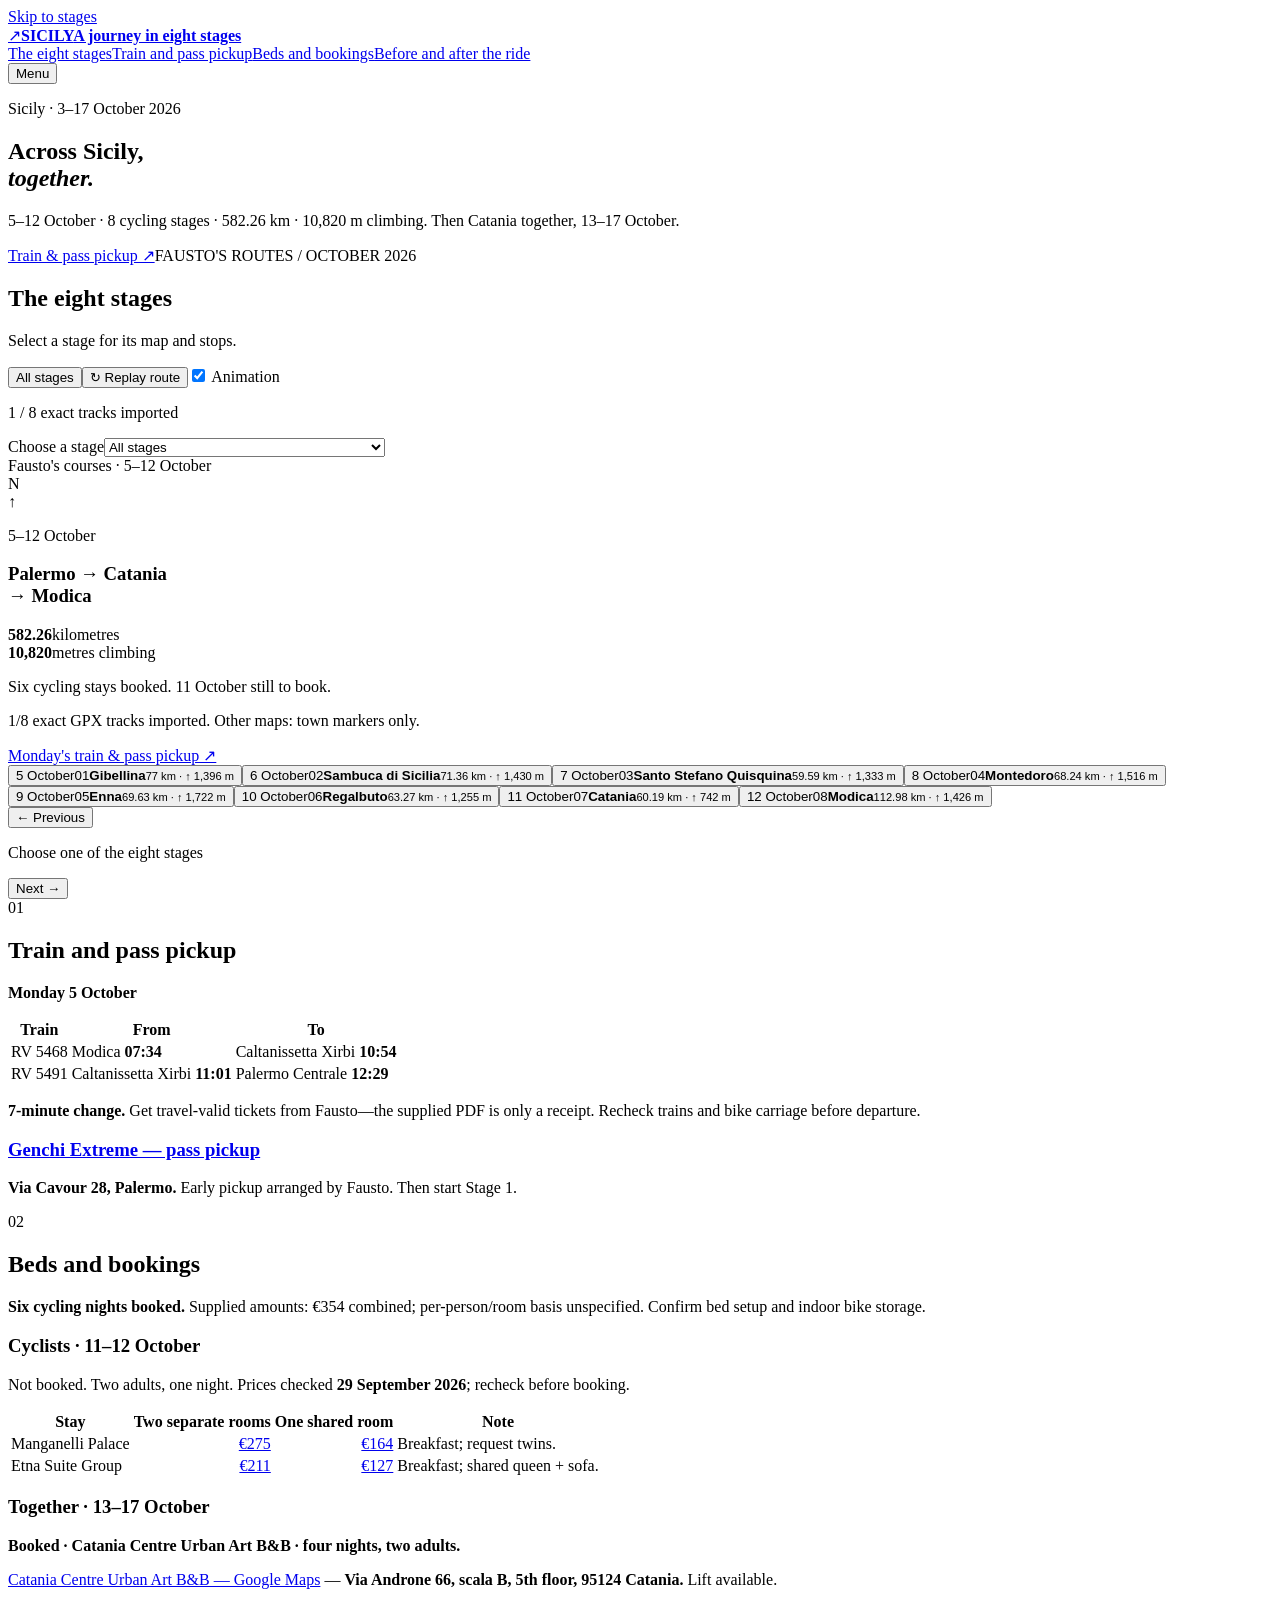
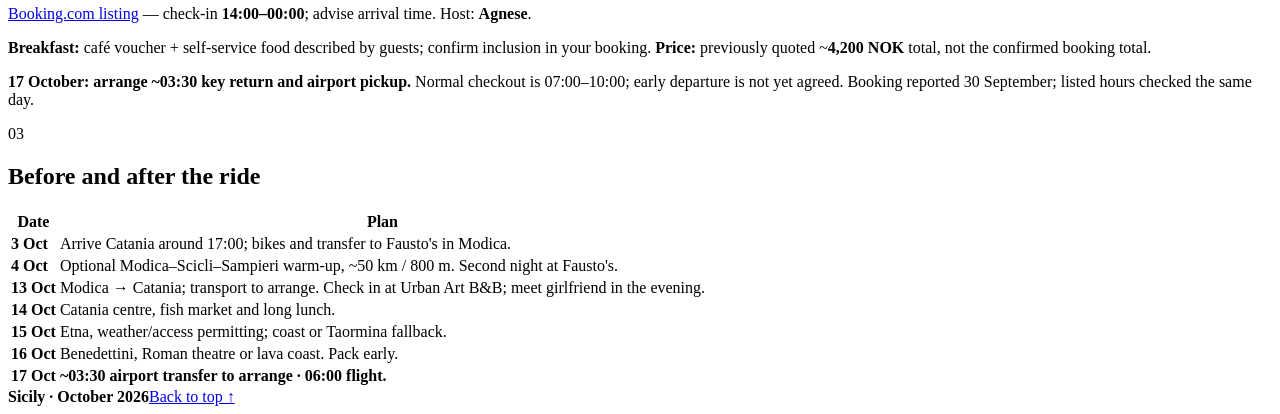
==== commit 8f834706: "Record booked Urban Art B&B stay and update Sicily guide" ====
--- a/website/guide/public/index.html
+++ b/website/guide/public/index.html
@@ -7,11 +7,11 @@
   <meta name="description" content="5–12 October · 8 cycling stages · 582.26 km · 10,820 m climbing. Then Catania together, 13–17 October.">
   <title>Across Sicily, together.</title>
   <link rel="stylesheet" href="/leaflet.css">
-  <link rel="stylesheet" href="/styles.css?v=92358b1f7d6f">
+  <link rel="stylesheet" href="/styles.css?v=ecfd8a964c20">
   <script defer src="/leaflet.js"></script>
-  <script defer src="/app.js?v=92358b1f7d6f"></script>
+  <script defer src="/app.js?v=ecfd8a964c20"></script>
 </head>
-<body data-source-sha256="7b649c6c82624e961c075b8b39c4889de955b0aa90fc6611e361d63005eb0892" data-layout="landing">
+<body data-source-sha256="b7e04e0cdfe48c0fd20a085460ca3c788301291e3830382a78b0eadea47cdf9e" data-layout="landing">
   <a class="skip-link" href="#the-eight-stages">Skip to stages</a>
   <header class="site-header">
     <a class="brand" href="#top" aria-label="Back to top"><span aria-hidden="true">↗</span><strong>SICILY<span class="brand-sub">A journey in eight stages</span></strong></a>
@@ -30,7 +30,7 @@
   <div class="explorer-controls"><button type="button" id="overview" aria-pressed="true">All stages</button><button type="button" id="replay">↻ Replay route</button><label class="motion-control"><input id="motion" type="checkbox" checked> Animation</label><p id="map-status" role="status">1 / 8 exact tracks imported</p></div>
   <label class="mobile-stage">Choose a stage<select id="stage-select"><option value="0">All stages</option><option value="1">01 · Palermo → Gibellina</option><option value="2">02 · Gibellina → Sambuca di Sicilia</option><option value="3">03 · Sambuca → Santo Stefano Quisquina</option><option value="4">04 · Santo Stefano Quisquina → Montedoro</option><option value="5">05 · Montedoro → Enna</option><option value="6">06 · Enna → Regalbuto</option><option value="7">07 · Regalbuto → Catania</option><option value="8">08 · Catania → Modica</option></select></label>
   <div class="explorer-grid"><div class="map-frame"><div id="stage-map" aria-label="Map of the selected cycling stage"></div><div class="map-label"><span class="map-label-dot"></span><span id="map-caption">Fausto's courses · 5–12 October</span></div><div id="map-message" class="map-message" hidden></div><div class="map-compass" aria-hidden="true">N<br>↑</div></div>
-  <aside class="stage-details" aria-label="Selected stage information"><div id="overview-panel"><p class="section-kicker">5–12 October</p><h3>Palermo → Catania<br>→ Modica</h3><div class="overview-stats"><div><strong>582.26</strong><span>kilometres</span></div><div><strong>10,820</strong><span>metres climbing</span></div></div><p>Six stays booked. Catania still to book.</p><p class="overview-warning">1/8 exact GPX tracks imported. Other maps: town markers only.</p><a class="text-link" href="#train-and-pass-pickup">Monday's train & pass pickup ↗</a></div><article class="stage-panel" id="stage-1" data-stage-panel="1" hidden aria-labelledby="stage-heading-1"><p class="section-kicker">Stage 01</p><h3 id="stage-heading-1">Palermo → Gibellina</h3><div class="stage-fact"><p>Date: Monday 5 October 2026</p>
+  <aside class="stage-details" aria-label="Selected stage information"><div id="overview-panel"><p class="section-kicker">5–12 October</p><h3>Palermo → Catania<br>→ Modica</h3><div class="overview-stats"><div><strong>582.26</strong><span>kilometres</span></div><div><strong>10,820</strong><span>metres climbing</span></div></div><p>Six cycling stays booked. 11 October still to book.</p><p class="overview-warning">1/8 exact GPX tracks imported. Other maps: town markers only.</p><a class="text-link" href="#train-and-pass-pickup">Monday's train & pass pickup ↗</a></div><article class="stage-panel" id="stage-1" data-stage-panel="1" hidden aria-labelledby="stage-heading-1"><p class="section-kicker">Stage 01</p><h3 id="stage-heading-1">Palermo → Gibellina</h3><div class="stage-fact"><p>Date: Monday 5 October 2026</p>
 </div><div class="stage-fact"><p>Distance: 77 km</p>
 </div><div class="stage-fact"><p>Climbing: 1,396 m</p>
 </div><div class="stage-stay"><p>Stay: Booked · €69 supplied</p>
@@ -258,31 +258,11 @@
 </tr>
 </tbody></table>
 <h3>Together · 13–17 October</h3>
-<p>Not booked. <strong>Four nights, two adults; €350–€550 budget.</strong> Booking.com totals checked <strong>29 September 2026</strong>. Confirm <strong>03:30 key return</strong> before booking.</p>
-<table>
-<thead>
-<tr>
-<th>Stay</th>
-<th align="right">Total</th>
-<th>Short description</th>
-</tr>
-</thead>
-<tbody><tr>
-<td><a href="https://www.booking.com/hotel/it/catania-duomo-shine.html?checkin=2026-10-13&checkout=2026-10-17&group_adults=2&no_rooms=1&group_children=0&selected_currency=EUR">Duomo Shine</a></td>
-<td align="right"><strong>€357</strong></td>
-<td>67 m² apartment, kitchen, washer, lift. Check-in until 23:00.</td>
-</tr>
-<tr>
-<td><a href="https://www.booking.com/hotel/it/suite-amp-spa-cutelli.html?checkin=2026-10-13&checkout=2026-10-17&group_adults=2&no_rooms=1&group_children=0&selected_currency=EUR">Suite Cutelli</a></td>
-<td align="right"><strong>€424 / €468 with breakfast</strong></td>
-<td>King room, courtyard view. Check-in until 23:30.</td>
-</tr>
-<tr>
-<td><a href="https://www.booking.com/hotel/it/aera-luxury-suites-303-304-305.html?checkin=2026-10-13&checkout=2026-10-17&group_adults=2&no_rooms=1&group_children=0&selected_currency=EUR">Aera Suites</a></td>
-<td align="right"><strong>€527</strong></td>
-<td>Apartment, balcony, spa bath. Check-in ends 19:00—arrange late arrival.</td>
-</tr>
-</tbody></table>
+<p><strong>Booked · Catania Centre Urban Art B&amp;B · four nights, two adults.</strong></p>
+<p><a href="https://www.google.com/maps/search/?api=1&query=Catania%20Centre%20Urban%20Art%20B%26B%2C%20Via%20Androne%2066%2C%20Catania">Catania Centre Urban Art B&amp;B — Google Maps</a> — <strong>Via Androne 66, scala B, 5th floor, 95124 Catania.</strong> Lift available.</p>
+<p><a href="https://www.booking.com/hotel/it/catania-centre-urban-art-b-amp-b.html">Booking.com listing</a> — check-in <strong>14:00–00:00</strong>; advise arrival time. Host: <strong>Agnese</strong>.</p>
+<p><strong>Breakfast:</strong> café voucher + self-service food described by guests; confirm inclusion in your booking. <strong>Price:</strong> previously quoted ~<strong>4,200 NOK</strong> total, not the confirmed booking total.</p>
+<p><strong>17 October: arrange ~03:30 key return and airport pickup.</strong> Normal checkout is 07:00–10:00; early departure is not yet agreed. Booking reported 30 September; listed hours checked the same day.</p>
 </article>
   </div>
 </section>
@@ -306,7 +286,7 @@
 </tr>
 <tr>
 <td><strong>13 Oct</strong></td>
-<td>Modica → Catania; transport to arrange. Meet girlfriend in the evening.</td>
+<td>Modica → Catania; transport to arrange. Check in at Urban Art B&B; meet girlfriend in the evening.</td>
 </tr>
 <tr>
 <td><strong>14 Oct</strong></td>
@@ -330,6 +310,6 @@
 </section></div>
   </main>
   <footer><strong>Sicily · October 2026</strong><a href="#top">Back to top ↑</a></footer>
-  <script id="site-meta" type="application/json">{"title":"Across Sicily, together.","summary":"5–12 October · 8 cycling stages · 582.26 km · 10,820 m climbing. Then Catania together, 13–17 October.","slug":"sicily","digest":"7b649c6c82624e961c075b8b39c4889de955b0aa90fc6611e361d63005eb0892","assetVersion":"92358b1f7d6f","generatedAt":"2026-09-29T21:18:05.707Z","layout":"landing","sections":[{"id":"the-eight-stages","title":"The eight stages"},{"id":"train-and-pass-pickup","title":"Train and pass pickup"},{"id":"beds-and-bookings","title":"Beds and bookings"},{"id":"before-and-after-the-ride","title":"Before and after the ride"}],"stages":[{"number":1,"title":"Palermo → Gibellina","date":"Monday 5 October 2026","distance":"77 km","climbing":"1,396 m"},{"number":2,"title":"Gibellina → Sambuca di Sicilia","date":"Tuesday 6 October 2026","distance":"71.36 km","climbing":"1,430 m"},{"number":3,"title":"Sambuca → Santo Stefano Quisquina","date":"Wednesday 7 October 2026","distance":"59.59 km","climbing":"1,333 m"},{"number":4,"title":"Santo Stefano Quisquina → Montedoro","date":"Thursday 8 October 2026","distance":"68.24 km","climbing":"1,516 m"},{"number":5,"title":"Montedoro → Enna","date":"Friday 9 October 2026","distance":"69.63 km","climbing":"1,722 m"},{"number":6,"title":"Enna → Regalbuto","date":"Saturday 10 October 2026","distance":"63.27 km","climbing":"1,255 m"},{"number":7,"title":"Regalbuto → Catania","date":"Sunday 11 October 2026","distance":"60.19 km","climbing":"742 m"},{"number":8,"title":"Catania → Modica","date":"Monday 12 October 2026","distance":"112.98 km","climbing":"1,426 m"}]}</script>
+  <script id="site-meta" type="application/json">{"title":"Across Sicily, together.","summary":"5–12 October · 8 cycling stages · 582.26 km · 10,820 m climbing. Then Catania together, 13–17 October.","slug":"sicily","digest":"b7e04e0cdfe48c0fd20a085460ca3c788301291e3830382a78b0eadea47cdf9e","assetVersion":"ecfd8a964c20","generatedAt":"2026-09-29T22:05:25.290Z","layout":"landing","sections":[{"id":"the-eight-stages","title":"The eight stages"},{"id":"train-and-pass-pickup","title":"Train and pass pickup"},{"id":"beds-and-bookings","title":"Beds and bookings"},{"id":"before-and-after-the-ride","title":"Before and after the ride"}],"stages":[{"number":1,"title":"Palermo → Gibellina","date":"Monday 5 October 2026","distance":"77 km","climbing":"1,396 m"},{"number":2,"title":"Gibellina → Sambuca di Sicilia","date":"Tuesday 6 October 2026","distance":"71.36 km","climbing":"1,430 m"},{"number":3,"title":"Sambuca → Santo Stefano Quisquina","date":"Wednesday 7 October 2026","distance":"59.59 km","climbing":"1,333 m"},{"number":4,"title":"Santo Stefano Quisquina → Montedoro","date":"Thursday 8 October 2026","distance":"68.24 km","climbing":"1,516 m"},{"number":5,"title":"Montedoro → Enna","date":"Friday 9 October 2026","distance":"69.63 km","climbing":"1,722 m"},{"number":6,"title":"Enna → Regalbuto","date":"Saturday 10 October 2026","distance":"63.27 km","climbing":"1,255 m"},{"number":7,"title":"Regalbuto → Catania","date":"Sunday 11 October 2026","distance":"60.19 km","climbing":"742 m"},{"number":8,"title":"Catania → Modica","date":"Monday 12 October 2026","distance":"112.98 km","climbing":"1,426 m"}]}</script>
 </body>
 </html>
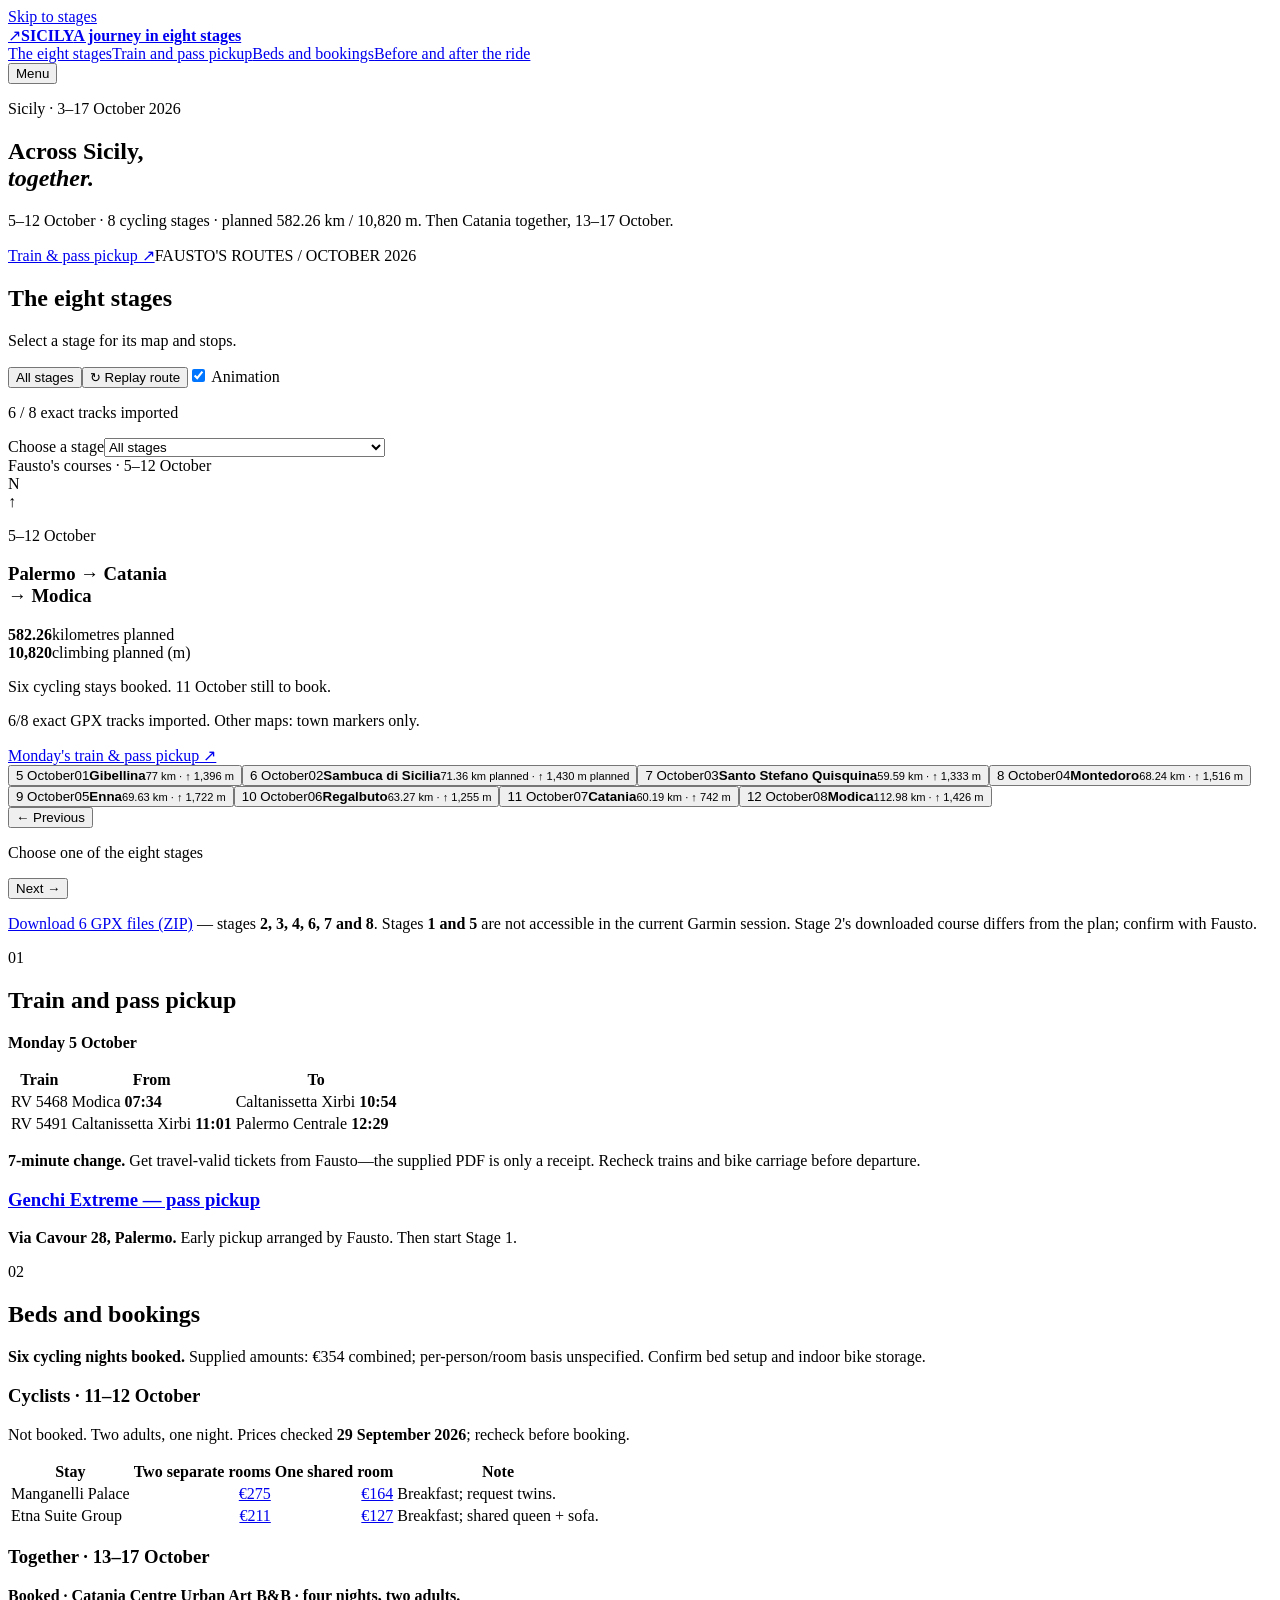
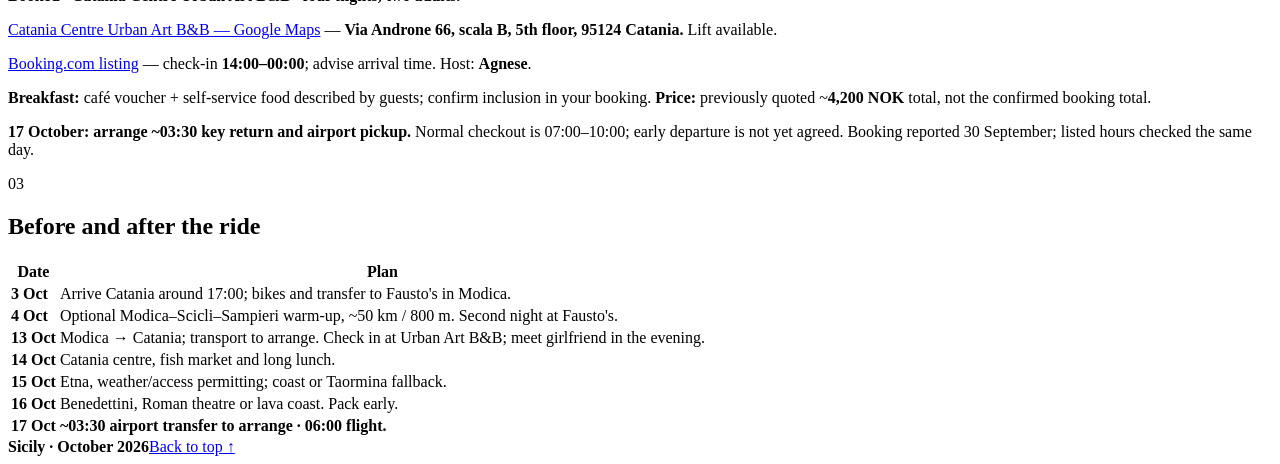
==== commit 959262d9: "Import six Garmin stage tracks and add GPX downloads" ====
--- a/website/guide/public/index.html
+++ b/website/guide/public/index.html
@@ -4,14 +4,14 @@
   <meta charset="utf-8">
   <meta name="viewport" content="width=device-width, initial-scale=1">
   <meta name="theme-color" content="#102b25">
-  <meta name="description" content="5–12 October · 8 cycling stages · 582.26 km · 10,820 m climbing. Then Catania together, 13–17 October.">
+  <meta name="description" content="5–12 October · 8 cycling stages · planned 582.26 km / 10,820 m. Then Catania together, 13–17 October.">
   <title>Across Sicily, together.</title>
   <link rel="stylesheet" href="/leaflet.css">
-  <link rel="stylesheet" href="/styles.css?v=ecfd8a964c20">
+  <link rel="stylesheet" href="/styles.css?v=37f849c76a66">
   <script defer src="/leaflet.js"></script>
-  <script defer src="/app.js?v=ecfd8a964c20"></script>
+  <script defer src="/app.js?v=37f849c76a66"></script>
 </head>
-<body data-source-sha256="b7e04e0cdfe48c0fd20a085460ca3c788301291e3830382a78b0eadea47cdf9e" data-layout="landing">
+<body data-source-sha256="1bfb59dd83b3eee37f779c02f3376a0471834193bb0751a94e912415ad48250f" data-layout="landing">
   <a class="skip-link" href="#the-eight-stages">Skip to stages</a>
   <header class="site-header">
     <a class="brand" href="#top" aria-label="Back to top"><span aria-hidden="true">↗</span><strong>SICILY<span class="brand-sub">A journey in eight stages</span></strong></a>
@@ -23,14 +23,14 @@
   </div>
   <main id="top">
     <section class="hero">
-      <div class="hero-copy"><p class="eyebrow">Sicily · 3–17 October 2026</p><h1>Across Sicily,<br> <em>together.</em></h1></div><div class="hero-intro"><p class="lede">5–12 October · 8 cycling stages · 582.26 km · 10,820 m climbing. Then Catania together, 13–17 October.</p><a class="text-link" href="#train-and-pass-pickup">Train & pass pickup ↗</a><span class="edition">FAUSTO'S ROUTES / OCTOBER 2026</span></div>
+      <div class="hero-copy"><p class="eyebrow">Sicily · 3–17 October 2026</p><h1>Across Sicily,<br> <em>together.</em></h1></div><div class="hero-intro"><p class="lede">5–12 October · 8 cycling stages · planned 582.26 km / 10,820 m. Then Catania together, 13–17 October.</p><a class="text-link" href="#train-and-pass-pickup">Train & pass pickup ↗</a><span class="edition">FAUSTO'S ROUTES / OCTOBER 2026</span></div>
     </section>
     <section class="route-explorer" id="the-eight-stages" aria-labelledby="explorer-title">
   <div class="explorer-heading"><h2 id="explorer-title">The eight stages</h2><p>Select a stage for its map and stops.</p></div>
-  <div class="explorer-controls"><button type="button" id="overview" aria-pressed="true">All stages</button><button type="button" id="replay">↻ Replay route</button><label class="motion-control"><input id="motion" type="checkbox" checked> Animation</label><p id="map-status" role="status">1 / 8 exact tracks imported</p></div>
+  <div class="explorer-controls"><button type="button" id="overview" aria-pressed="true">All stages</button><button type="button" id="replay">↻ Replay route</button><label class="motion-control"><input id="motion" type="checkbox" checked> Animation</label><p id="map-status" role="status">6 / 8 exact tracks imported</p></div>
   <label class="mobile-stage">Choose a stage<select id="stage-select"><option value="0">All stages</option><option value="1">01 · Palermo → Gibellina</option><option value="2">02 · Gibellina → Sambuca di Sicilia</option><option value="3">03 · Sambuca → Santo Stefano Quisquina</option><option value="4">04 · Santo Stefano Quisquina → Montedoro</option><option value="5">05 · Montedoro → Enna</option><option value="6">06 · Enna → Regalbuto</option><option value="7">07 · Regalbuto → Catania</option><option value="8">08 · Catania → Modica</option></select></label>
   <div class="explorer-grid"><div class="map-frame"><div id="stage-map" aria-label="Map of the selected cycling stage"></div><div class="map-label"><span class="map-label-dot"></span><span id="map-caption">Fausto's courses · 5–12 October</span></div><div id="map-message" class="map-message" hidden></div><div class="map-compass" aria-hidden="true">N<br>↑</div></div>
-  <aside class="stage-details" aria-label="Selected stage information"><div id="overview-panel"><p class="section-kicker">5–12 October</p><h3>Palermo → Catania<br>→ Modica</h3><div class="overview-stats"><div><strong>582.26</strong><span>kilometres</span></div><div><strong>10,820</strong><span>metres climbing</span></div></div><p>Six cycling stays booked. 11 October still to book.</p><p class="overview-warning">1/8 exact GPX tracks imported. Other maps: town markers only.</p><a class="text-link" href="#train-and-pass-pickup">Monday's train & pass pickup ↗</a></div><article class="stage-panel" id="stage-1" data-stage-panel="1" hidden aria-labelledby="stage-heading-1"><p class="section-kicker">Stage 01</p><h3 id="stage-heading-1">Palermo → Gibellina</h3><div class="stage-fact"><p>Date: Monday 5 October 2026</p>
+  <aside class="stage-details" aria-label="Selected stage information"><div id="overview-panel"><p class="section-kicker">5–12 October</p><h3>Palermo → Catania<br>→ Modica</h3><div class="overview-stats"><div><strong>582.26</strong><span>kilometres planned</span></div><div><strong>10,820</strong><span>climbing planned (m)</span></div></div><p>Six cycling stays booked. 11 October still to book.</p><p class="overview-warning">6/8 exact GPX tracks imported. Other maps: town markers only.</p><a class="text-link" href="#train-and-pass-pickup">Monday's train & pass pickup ↗</a></div><article class="stage-panel" id="stage-1" data-stage-panel="1" hidden aria-labelledby="stage-heading-1"><p class="section-kicker">Stage 01</p><h3 id="stage-heading-1">Palermo → Gibellina</h3><div class="stage-fact"><p>Date: Monday 5 October 2026</p>
 </div><div class="stage-fact"><p>Distance: 77 km</p>
 </div><div class="stage-fact"><p>Climbing: 1,396 m</p>
 </div><div class="stage-stay"><p>Stay: Booked · €69 supplied</p>
@@ -39,18 +39,18 @@
 </div><div class="stop-link"><p><a href="https://www.google.com/maps/search/?api=1&query=Genchi%20Extreme%2C%20Via%20Cavour%2028%2C%20Palermo">Genchi Extreme</a> — pass pickup; Via Cavour 28.</p>
 </div><div class="stop-link"><p><a href="https://www.google.com/maps/search/?api=1&query=Cattedrale%20di%20Monreale">Monreale Cathedral</a> — optional stop.</p>
 </div><div class="stop-link"><p><a href="https://www.google.com/maps/search/?api=1&query=Camporeale%20Palermo%20Italy">Camporeale</a> — possible resupply.</p>
-</div><div class="course-link"><p><a href="https://connect.garmin.com/app/course/513237884">Garmin course</a> — access permission needed.</p>
+</div><div class="course-link"><p><a href="https://connect.garmin.com/app/course/513237884">Garmin course</a> — no course details available in the current session.</p>
 </div><div class="stage-note"><p>Train arrives 12:29. Early pass pickup arranged. Afternoon ride: carry lights.</p>
 </div><p class="track-note" data-track-note="1"></p><a class="gpx-download" data-gpx="1" hidden download>Download GPX ↓</a></article><article class="stage-panel" id="stage-2" data-stage-panel="2" hidden aria-labelledby="stage-heading-2"><p class="section-kicker">Stage 02</p><h3 id="stage-heading-2">Gibellina → Sambuca di Sicilia</h3><div class="stage-fact"><p>Date: Tuesday 6 October 2026</p>
-</div><div class="stage-fact"><p>Distance: 71.36 km</p>
-</div><div class="stage-fact"><p>Climbing: 1,430 m</p>
+</div><div class="stage-fact"><p>Distance: 71.36 km planned</p>
+</div><div class="stage-fact"><p>Climbing: 1,430 m planned</p>
 </div><div class="stage-stay"><p>Stay: Booked · €70 supplied</p>
 </div><div class="stage-address"><p>Address: Vicolo Oddo 4, Sambuca di Sicilia</p>
 </div><div class="finish-link"><p><a href="https://www.google.com/maps/search/?api=1&query=Rinaldo%20Holiday%20Home&query_place_id=ChIJ64shrpQ-GhMRfQHMY7rzbIw">Finish / Rinaldo Holiday Home</a></p>
 </div><div class="stop-link"><p><a href="https://www.google.com/maps/search/?api=1&query=Cretto%20di%20Burri%20Gibellina">Cretto di Burri</a> — possible cultural stop.</p>
 </div><div class="stop-link"><p><a href="https://www.google.com/maps/search/?api=1&query=Santa%20Margherita%20di%20Belice%20Italy">Santa Margherita di Belice</a> — possible resupply.</p>
 </div><div class="course-link"><p><a href="https://connect.garmin.com/app/course/510243655">Garmin course</a></p>
-</div><div class="stage-note"><p>Carry water; respect barriers at ruins.</p>
+</div><div class="stage-note"><p><strong>Downloaded Garmin course: 65.76 km / 1,334 m, different from the planned figures above. Confirm with Fausto.</strong> Carry water; respect barriers at ruins.</p>
 </div><p class="track-note" data-track-note="2"></p><a class="gpx-download" data-gpx="2" hidden download>Download GPX ↓</a></article><article class="stage-panel" id="stage-3" data-stage-panel="3" hidden aria-labelledby="stage-heading-3"><p class="section-kicker">Stage 03</p><h3 id="stage-heading-3">Sambuca → Santo Stefano Quisquina</h3><div class="stage-fact"><p>Date: Wednesday 7 October 2026</p>
 </div><div class="stage-fact"><p>Distance: 59.59 km</p>
 </div><div class="stage-fact"><p>Climbing: 1,333 m</p>
@@ -78,7 +78,7 @@
 </div><div class="finish-link"><p><a href="https://www.google.com/maps/search/?api=1&query=B%26B%20Proserpina%20Via%20Sant%20Agata%20108%20Enna">Finish / B&amp;B Proserpina</a></p>
 </div><div class="stop-link"><p><a href="https://www.google.com/maps/search/?api=1&query=Serradifalco%20Italy">Serradifalco</a> — possible resupply.</p>
 </div><div class="stop-link"><p><a href="https://www.google.com/maps/search/?api=1&query=Caltanissetta%20Italy">Caltanissetta</a> — possible resupply.</p>
-</div><div class="course-link"><p><a href="https://connect.garmin.com/app/course/510246958">Garmin course</a></p>
+</div><div class="course-link"><p><a href="https://connect.garmin.com/app/course/510246958">Garmin course</a> — no course details available in the current session.</p>
 </div><div class="stage-note"><p>Most climbing of the trip. Save energy for Enna.</p>
 </div><p class="track-note" data-track-note="5"></p><a class="gpx-download" data-gpx="5" hidden download>Download GPX ↓</a></article><article class="stage-panel" id="stage-6" data-stage-panel="6" hidden aria-labelledby="stage-heading-6"><p class="section-kicker">Stage 06</p><h3 id="stage-heading-6">Enna → Regalbuto</h3><div class="stage-fact"><p>Date: Saturday 10 October 2026</p>
 </div><div class="stage-fact"><p>Distance: 63.27 km</p>
@@ -109,7 +109,7 @@
 </div><div class="course-link"><p><a href="https://connect.garmin.com/app/course/510248637">Garmin course</a></p>
 </div><div class="stage-note"><p>Longest day. Start early; agree food and water stops with Fausto.</p>
 </div><p class="track-note" data-track-note="8"></p><a class="gpx-download" data-gpx="8" hidden download>Download GPX ↓</a></article></aside></div>
-  <nav class="stage-rail" aria-label="Choose cycling stage"><button type="button" class="stage-choice" data-stage="1" aria-pressed="false" aria-controls="stage-1"><span class="stage-date">5 October</span><span class="stage-number">01</span><strong>Gibellina</strong><small>77 km <span>· ↑ 1,396 m</span></small></button><button type="button" class="stage-choice" data-stage="2" aria-pressed="false" aria-controls="stage-2"><span class="stage-date">6 October</span><span class="stage-number">02</span><strong>Sambuca di Sicilia</strong><small>71.36 km <span>· ↑ 1,430 m</span></small></button><button type="button" class="stage-choice" data-stage="3" aria-pressed="false" aria-controls="stage-3"><span class="stage-date">7 October</span><span class="stage-number">03</span><strong>Santo Stefano Quisquina</strong><small>59.59 km <span>· ↑ 1,333 m</span></small></button><button type="button" class="stage-choice" data-stage="4" aria-pressed="false" aria-controls="stage-4"><span class="stage-date">8 October</span><span class="stage-number">04</span><strong>Montedoro</strong><small>68.24 km <span>· ↑ 1,516 m</span></small></button><button type="button" class="stage-choice" data-stage="5" aria-pressed="false" aria-controls="stage-5"><span class="stage-date">9 October</span><span class="stage-number">05</span><strong>Enna</strong><small>69.63 km <span>· ↑ 1,722 m</span></small></button><button type="button" class="stage-choice" data-stage="6" aria-pressed="false" aria-controls="stage-6"><span class="stage-date">10 October</span><span class="stage-number">06</span><strong>Regalbuto</strong><small>63.27 km <span>· ↑ 1,255 m</span></small></button><button type="button" class="stage-choice" data-stage="7" aria-pressed="false" aria-controls="stage-7"><span class="stage-date">11 October</span><span class="stage-number">07</span><strong>Catania</strong><small>60.19 km <span>· ↑ 742 m</span></small></button><button type="button" class="stage-choice" data-stage="8" aria-pressed="false" aria-controls="stage-8"><span class="stage-date">12 October</span><span class="stage-number">08</span><strong>Modica</strong><small>112.98 km <span>· ↑ 1,426 m</span></small></button></nav>
+  <nav class="stage-rail" aria-label="Choose cycling stage"><button type="button" class="stage-choice" data-stage="1" aria-pressed="false" aria-controls="stage-1"><span class="stage-date">5 October</span><span class="stage-number">01</span><strong>Gibellina</strong><small>77 km <span>· ↑ 1,396 m</span></small></button><button type="button" class="stage-choice" data-stage="2" aria-pressed="false" aria-controls="stage-2"><span class="stage-date">6 October</span><span class="stage-number">02</span><strong>Sambuca di Sicilia</strong><small>71.36 km planned <span>· ↑ 1,430 m planned</span></small></button><button type="button" class="stage-choice" data-stage="3" aria-pressed="false" aria-controls="stage-3"><span class="stage-date">7 October</span><span class="stage-number">03</span><strong>Santo Stefano Quisquina</strong><small>59.59 km <span>· ↑ 1,333 m</span></small></button><button type="button" class="stage-choice" data-stage="4" aria-pressed="false" aria-controls="stage-4"><span class="stage-date">8 October</span><span class="stage-number">04</span><strong>Montedoro</strong><small>68.24 km <span>· ↑ 1,516 m</span></small></button><button type="button" class="stage-choice" data-stage="5" aria-pressed="false" aria-controls="stage-5"><span class="stage-date">9 October</span><span class="stage-number">05</span><strong>Enna</strong><small>69.63 km <span>· ↑ 1,722 m</span></small></button><button type="button" class="stage-choice" data-stage="6" aria-pressed="false" aria-controls="stage-6"><span class="stage-date">10 October</span><span class="stage-number">06</span><strong>Regalbuto</strong><small>63.27 km <span>· ↑ 1,255 m</span></small></button><button type="button" class="stage-choice" data-stage="7" aria-pressed="false" aria-controls="stage-7"><span class="stage-date">11 October</span><span class="stage-number">07</span><strong>Catania</strong><small>60.19 km <span>· ↑ 742 m</span></small></button><button type="button" class="stage-choice" data-stage="8" aria-pressed="false" aria-controls="stage-8"><span class="stage-date">12 October</span><span class="stage-number">08</span><strong>Modica</strong><small>112.98 km <span>· ↑ 1,426 m</span></small></button></nav>
   <div class="stage-navigation"><button type="button" id="previous">← Previous</button><p id="selection-summary" aria-live="polite">Choose one of the eight stages</p><button type="button" id="next">Next →</button></div>
   <noscript><p>Enable JavaScript for the stage map. All stage details follow.</p><article class="markdown-body"><h3>01 · Palermo → Gibellina</h3>
 <p>Date: Monday 5 October 2026</p>
@@ -121,19 +121,19 @@
 <p><a href="https://www.google.com/maps/search/?api=1&query=Genchi%20Extreme%2C%20Via%20Cavour%2028%2C%20Palermo">Genchi Extreme</a> — pass pickup; Via Cavour 28.</p>
 <p><a href="https://www.google.com/maps/search/?api=1&query=Cattedrale%20di%20Monreale">Monreale Cathedral</a> — optional stop.</p>
 <p><a href="https://www.google.com/maps/search/?api=1&query=Camporeale%20Palermo%20Italy">Camporeale</a> — possible resupply.</p>
-<p><a href="https://connect.garmin.com/app/course/513237884">Garmin course</a> — access permission needed.</p>
+<p><a href="https://connect.garmin.com/app/course/513237884">Garmin course</a> — no course details available in the current session.</p>
 <p>Train arrives 12:29. Early pass pickup arranged. Afternoon ride: carry lights.</p>
 <h3>02 · Gibellina → Sambuca di Sicilia</h3>
 <p>Date: Tuesday 6 October 2026</p>
-<p>Distance: 71.36 km</p>
-<p>Climbing: 1,430 m</p>
+<p>Distance: 71.36 km planned</p>
+<p>Climbing: 1,430 m planned</p>
 <p>Stay: Booked · €70 supplied</p>
 <p>Address: Vicolo Oddo 4, Sambuca di Sicilia</p>
 <p><a href="https://www.google.com/maps/search/?api=1&query=Rinaldo%20Holiday%20Home&query_place_id=ChIJ64shrpQ-GhMRfQHMY7rzbIw">Finish / Rinaldo Holiday Home</a></p>
 <p><a href="https://www.google.com/maps/search/?api=1&query=Cretto%20di%20Burri%20Gibellina">Cretto di Burri</a> — possible cultural stop.</p>
 <p><a href="https://www.google.com/maps/search/?api=1&query=Santa%20Margherita%20di%20Belice%20Italy">Santa Margherita di Belice</a> — possible resupply.</p>
 <p><a href="https://connect.garmin.com/app/course/510243655">Garmin course</a></p>
-<p>Carry water; respect barriers at ruins.</p>
+<p><strong>Downloaded Garmin course: 65.76 km / 1,334 m, different from the planned figures above. Confirm with Fausto.</strong> Carry water; respect barriers at ruins.</p>
 <h3>03 · Sambuca → Santo Stefano Quisquina</h3>
 <p>Date: Wednesday 7 October 2026</p>
 <p>Distance: 59.59 km</p>
@@ -164,7 +164,7 @@
 <p><a href="https://www.google.com/maps/search/?api=1&query=B%26B%20Proserpina%20Via%20Sant%20Agata%20108%20Enna">Finish / B&amp;B Proserpina</a></p>
 <p><a href="https://www.google.com/maps/search/?api=1&query=Serradifalco%20Italy">Serradifalco</a> — possible resupply.</p>
 <p><a href="https://www.google.com/maps/search/?api=1&query=Caltanissetta%20Italy">Caltanissetta</a> — possible resupply.</p>
-<p><a href="https://connect.garmin.com/app/course/510246958">Garmin course</a></p>
+<p><a href="https://connect.garmin.com/app/course/510246958">Garmin course</a> — no course details available in the current session.</p>
 <p>Most climbing of the trip. Save energy for Enna.</p>
 <h3>06 · Enna → Regalbuto</h3>
 <p>Date: Saturday 10 October 2026</p>
@@ -199,7 +199,8 @@
 <p>Longest day. Start early; agree food and water stops with Fausto.</p>
 </article></noscript>
 </section>
-
+<section class="intro-band" aria-label="Plan context"><div class="intro-inner markdown-body"><p><a href="https://sicily.apps.kibk.net/sicily-gpx-available.zip">Download 6 GPX files (ZIP)</a> — stages <strong>2, 3, 4, 6, 7 and 8</strong>. Stages <strong>1 and 5</strong> are not accessible in the current Garmin session. Stage 2&#39;s downloaded course differs from the plan; confirm with Fausto.</p>
+</div></section>
     <div class="section-stack"><section class="landing-section tone-0" id="train-and-pass-pickup" data-page-section>
   <div class="section-shell">
     <header class="section-heading"><span>01</span><h2>Train and pass pickup</h2></header>
@@ -310,6 +311,6 @@
 </section></div>
   </main>
   <footer><strong>Sicily · October 2026</strong><a href="#top">Back to top ↑</a></footer>
-  <script id="site-meta" type="application/json">{"title":"Across Sicily, together.","summary":"5–12 October · 8 cycling stages · 582.26 km · 10,820 m climbing. Then Catania together, 13–17 October.","slug":"sicily","digest":"b7e04e0cdfe48c0fd20a085460ca3c788301291e3830382a78b0eadea47cdf9e","assetVersion":"ecfd8a964c20","generatedAt":"2026-09-29T22:05:25.290Z","layout":"landing","sections":[{"id":"the-eight-stages","title":"The eight stages"},{"id":"train-and-pass-pickup","title":"Train and pass pickup"},{"id":"beds-and-bookings","title":"Beds and bookings"},{"id":"before-and-after-the-ride","title":"Before and after the ride"}],"stages":[{"number":1,"title":"Palermo → Gibellina","date":"Monday 5 October 2026","distance":"77 km","climbing":"1,396 m"},{"number":2,"title":"Gibellina → Sambuca di Sicilia","date":"Tuesday 6 October 2026","distance":"71.36 km","climbing":"1,430 m"},{"number":3,"title":"Sambuca → Santo Stefano Quisquina","date":"Wednesday 7 October 2026","distance":"59.59 km","climbing":"1,333 m"},{"number":4,"title":"Santo Stefano Quisquina → Montedoro","date":"Thursday 8 October 2026","distance":"68.24 km","climbing":"1,516 m"},{"number":5,"title":"Montedoro → Enna","date":"Friday 9 October 2026","distance":"69.63 km","climbing":"1,722 m"},{"number":6,"title":"Enna → Regalbuto","date":"Saturday 10 October 2026","distance":"63.27 km","climbing":"1,255 m"},{"number":7,"title":"Regalbuto → Catania","date":"Sunday 11 October 2026","distance":"60.19 km","climbing":"742 m"},{"number":8,"title":"Catania → Modica","date":"Monday 12 October 2026","distance":"112.98 km","climbing":"1,426 m"}]}</script>
+  <script id="site-meta" type="application/json">{"title":"Across Sicily, together.","summary":"5–12 October · 8 cycling stages · planned 582.26 km / 10,820 m. Then Catania together, 13–17 October.","slug":"sicily","digest":"1bfb59dd83b3eee37f779c02f3376a0471834193bb0751a94e912415ad48250f","assetVersion":"37f849c76a66","generatedAt":"2026-09-29T22:16:05.425Z","layout":"landing","sections":[{"id":"the-eight-stages","title":"The eight stages"},{"id":"train-and-pass-pickup","title":"Train and pass pickup"},{"id":"beds-and-bookings","title":"Beds and bookings"},{"id":"before-and-after-the-ride","title":"Before and after the ride"}],"stages":[{"number":1,"title":"Palermo → Gibellina","date":"Monday 5 October 2026","distance":"77 km","climbing":"1,396 m"},{"number":2,"title":"Gibellina → Sambuca di Sicilia","date":"Tuesday 6 October 2026","distance":"71.36 km planned","climbing":"1,430 m planned"},{"number":3,"title":"Sambuca → Santo Stefano Quisquina","date":"Wednesday 7 October 2026","distance":"59.59 km","climbing":"1,333 m"},{"number":4,"title":"Santo Stefano Quisquina → Montedoro","date":"Thursday 8 October 2026","distance":"68.24 km","climbing":"1,516 m"},{"number":5,"title":"Montedoro → Enna","date":"Friday 9 October 2026","distance":"69.63 km","climbing":"1,722 m"},{"number":6,"title":"Enna → Regalbuto","date":"Saturday 10 October 2026","distance":"63.27 km","climbing":"1,255 m"},{"number":7,"title":"Regalbuto → Catania","date":"Sunday 11 October 2026","distance":"60.19 km","climbing":"742 m"},{"number":8,"title":"Catania → Modica","date":"Monday 12 October 2026","distance":"112.98 km","climbing":"1,426 m"}]}</script>
 </body>
 </html>
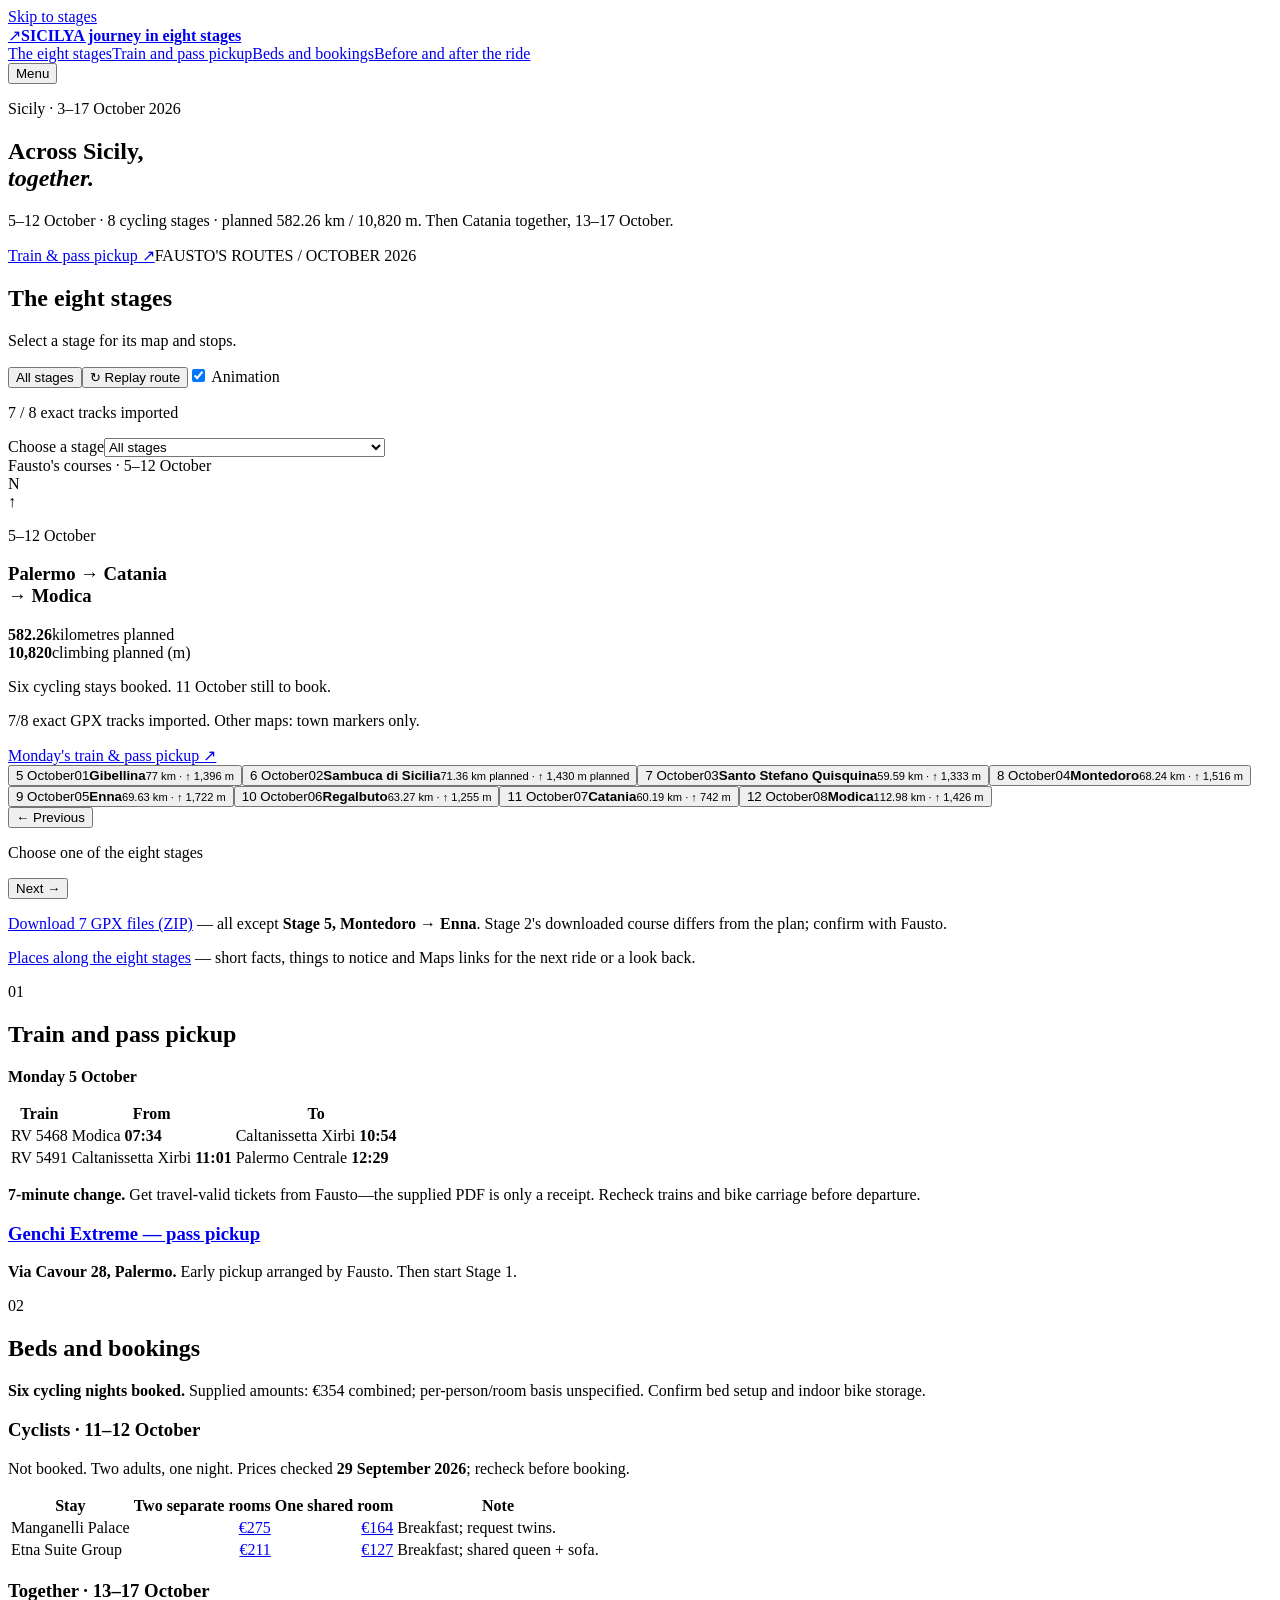
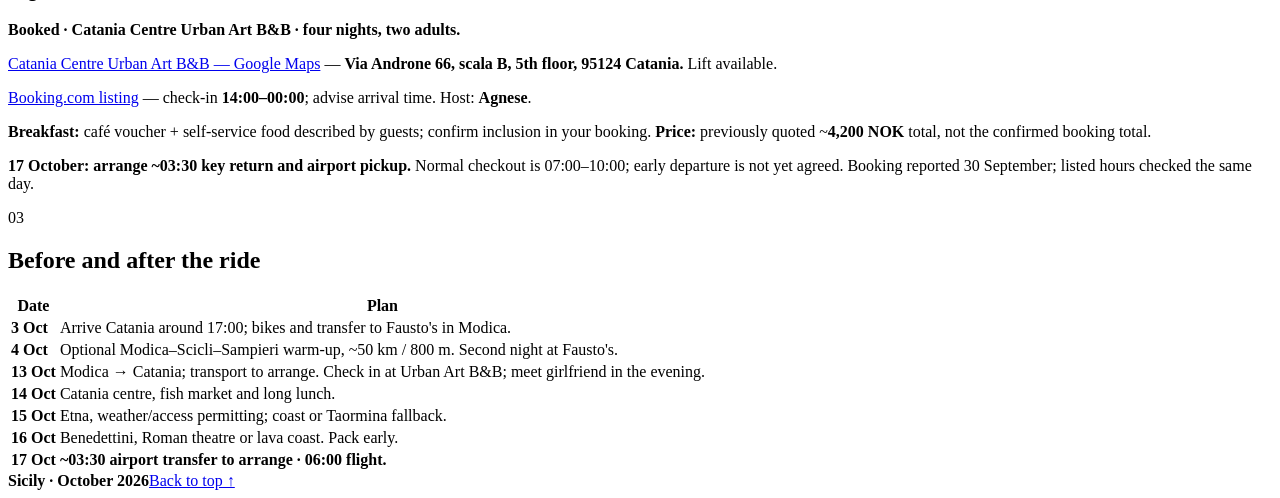
==== commit 4086dde2: "Add short stage place guides and import Palermo GPX" ====
--- a/website/guide/public/index.html
+++ b/website/guide/public/index.html
@@ -7,11 +7,11 @@
   <meta name="description" content="5–12 October · 8 cycling stages · planned 582.26 km / 10,820 m. Then Catania together, 13–17 October.">
   <title>Across Sicily, together.</title>
   <link rel="stylesheet" href="/leaflet.css">
-  <link rel="stylesheet" href="/styles.css?v=37f849c76a66">
+  <link rel="stylesheet" href="/styles.css?v=9fa08270dd83">
   <script defer src="/leaflet.js"></script>
-  <script defer src="/app.js?v=37f849c76a66"></script>
+  <script defer src="/app.js?v=9fa08270dd83"></script>
 </head>
-<body data-source-sha256="1bfb59dd83b3eee37f779c02f3376a0471834193bb0751a94e912415ad48250f" data-layout="landing">
+<body data-source-sha256="a4be65503bc3d19eaf0dc1e7cbd558482089a4d8c932107f5c2d17a0d110e292" data-layout="landing">
   <a class="skip-link" href="#the-eight-stages">Skip to stages</a>
   <header class="site-header">
     <a class="brand" href="#top" aria-label="Back to top"><span aria-hidden="true">↗</span><strong>SICILY<span class="brand-sub">A journey in eight stages</span></strong></a>
@@ -27,10 +27,10 @@
     </section>
     <section class="route-explorer" id="the-eight-stages" aria-labelledby="explorer-title">
   <div class="explorer-heading"><h2 id="explorer-title">The eight stages</h2><p>Select a stage for its map and stops.</p></div>
-  <div class="explorer-controls"><button type="button" id="overview" aria-pressed="true">All stages</button><button type="button" id="replay">↻ Replay route</button><label class="motion-control"><input id="motion" type="checkbox" checked> Animation</label><p id="map-status" role="status">6 / 8 exact tracks imported</p></div>
+  <div class="explorer-controls"><button type="button" id="overview" aria-pressed="true">All stages</button><button type="button" id="replay">↻ Replay route</button><label class="motion-control"><input id="motion" type="checkbox" checked> Animation</label><p id="map-status" role="status">7 / 8 exact tracks imported</p></div>
   <label class="mobile-stage">Choose a stage<select id="stage-select"><option value="0">All stages</option><option value="1">01 · Palermo → Gibellina</option><option value="2">02 · Gibellina → Sambuca di Sicilia</option><option value="3">03 · Sambuca → Santo Stefano Quisquina</option><option value="4">04 · Santo Stefano Quisquina → Montedoro</option><option value="5">05 · Montedoro → Enna</option><option value="6">06 · Enna → Regalbuto</option><option value="7">07 · Regalbuto → Catania</option><option value="8">08 · Catania → Modica</option></select></label>
   <div class="explorer-grid"><div class="map-frame"><div id="stage-map" aria-label="Map of the selected cycling stage"></div><div class="map-label"><span class="map-label-dot"></span><span id="map-caption">Fausto's courses · 5–12 October</span></div><div id="map-message" class="map-message" hidden></div><div class="map-compass" aria-hidden="true">N<br>↑</div></div>
-  <aside class="stage-details" aria-label="Selected stage information"><div id="overview-panel"><p class="section-kicker">5–12 October</p><h3>Palermo → Catania<br>→ Modica</h3><div class="overview-stats"><div><strong>582.26</strong><span>kilometres planned</span></div><div><strong>10,820</strong><span>climbing planned (m)</span></div></div><p>Six cycling stays booked. 11 October still to book.</p><p class="overview-warning">6/8 exact GPX tracks imported. Other maps: town markers only.</p><a class="text-link" href="#train-and-pass-pickup">Monday's train & pass pickup ↗</a></div><article class="stage-panel" id="stage-1" data-stage-panel="1" hidden aria-labelledby="stage-heading-1"><p class="section-kicker">Stage 01</p><h3 id="stage-heading-1">Palermo → Gibellina</h3><div class="stage-fact"><p>Date: Monday 5 October 2026</p>
+  <aside class="stage-details" aria-label="Selected stage information"><div id="overview-panel"><p class="section-kicker">5–12 October</p><h3>Palermo → Catania<br>→ Modica</h3><div class="overview-stats"><div><strong>582.26</strong><span>kilometres planned</span></div><div><strong>10,820</strong><span>climbing planned (m)</span></div></div><p>Six cycling stays booked. 11 October still to book.</p><p class="overview-warning">7/8 exact GPX tracks imported. Other maps: town markers only.</p><a class="text-link" href="#train-and-pass-pickup">Monday's train & pass pickup ↗</a></div><article class="stage-panel" id="stage-1" data-stage-panel="1" hidden aria-labelledby="stage-heading-1"><p class="section-kicker">Stage 01</p><h3 id="stage-heading-1">Palermo → Gibellina</h3><a class="places-link" href="/stages/1/">Places along this stage <span aria-hidden="true">→</span></a><div class="stage-fact"><p>Date: Monday 5 October 2026</p>
 </div><div class="stage-fact"><p>Distance: 77 km</p>
 </div><div class="stage-fact"><p>Climbing: 1,396 m</p>
 </div><div class="stage-stay"><p>Stay: Booked · €69 supplied</p>
@@ -39,9 +39,9 @@
 </div><div class="stop-link"><p><a href="https://www.google.com/maps/search/?api=1&query=Genchi%20Extreme%2C%20Via%20Cavour%2028%2C%20Palermo">Genchi Extreme</a> — pass pickup; Via Cavour 28.</p>
 </div><div class="stop-link"><p><a href="https://www.google.com/maps/search/?api=1&query=Cattedrale%20di%20Monreale">Monreale Cathedral</a> — optional stop.</p>
 </div><div class="stop-link"><p><a href="https://www.google.com/maps/search/?api=1&query=Camporeale%20Palermo%20Italy">Camporeale</a> — possible resupply.</p>
-</div><div class="course-link"><p><a href="https://connect.garmin.com/app/course/513237884">Garmin course</a> — no course details available in the current session.</p>
+</div><div class="course-link"><p><a href="https://connect.garmin.com/app/course/513237884">Garmin course</a> — GPX imported from your 3 October download.</p>
 </div><div class="stage-note"><p>Train arrives 12:29. Early pass pickup arranged. Afternoon ride: carry lights.</p>
-</div><p class="track-note" data-track-note="1"></p><a class="gpx-download" data-gpx="1" hidden download>Download GPX ↓</a></article><article class="stage-panel" id="stage-2" data-stage-panel="2" hidden aria-labelledby="stage-heading-2"><p class="section-kicker">Stage 02</p><h3 id="stage-heading-2">Gibellina → Sambuca di Sicilia</h3><div class="stage-fact"><p>Date: Tuesday 6 October 2026</p>
+</div><p class="track-note" data-track-note="1"></p><a class="gpx-download" data-gpx="1" hidden download>Download GPX ↓</a></article><article class="stage-panel" id="stage-2" data-stage-panel="2" hidden aria-labelledby="stage-heading-2"><p class="section-kicker">Stage 02</p><h3 id="stage-heading-2">Gibellina → Sambuca di Sicilia</h3><a class="places-link" href="/stages/2/">Places along this stage <span aria-hidden="true">→</span></a><div class="stage-fact"><p>Date: Tuesday 6 October 2026</p>
 </div><div class="stage-fact"><p>Distance: 71.36 km planned</p>
 </div><div class="stage-fact"><p>Climbing: 1,430 m planned</p>
 </div><div class="stage-stay"><p>Stay: Booked · €70 supplied</p>
@@ -51,7 +51,7 @@
 </div><div class="stop-link"><p><a href="https://www.google.com/maps/search/?api=1&query=Santa%20Margherita%20di%20Belice%20Italy">Santa Margherita di Belice</a> — possible resupply.</p>
 </div><div class="course-link"><p><a href="https://connect.garmin.com/app/course/510243655">Garmin course</a></p>
 </div><div class="stage-note"><p><strong>Downloaded Garmin course: 65.76 km / 1,334 m, different from the planned figures above. Confirm with Fausto.</strong> Carry water; respect barriers at ruins.</p>
-</div><p class="track-note" data-track-note="2"></p><a class="gpx-download" data-gpx="2" hidden download>Download GPX ↓</a></article><article class="stage-panel" id="stage-3" data-stage-panel="3" hidden aria-labelledby="stage-heading-3"><p class="section-kicker">Stage 03</p><h3 id="stage-heading-3">Sambuca → Santo Stefano Quisquina</h3><div class="stage-fact"><p>Date: Wednesday 7 October 2026</p>
+</div><p class="track-note" data-track-note="2"></p><a class="gpx-download" data-gpx="2" hidden download>Download GPX ↓</a></article><article class="stage-panel" id="stage-3" data-stage-panel="3" hidden aria-labelledby="stage-heading-3"><p class="section-kicker">Stage 03</p><h3 id="stage-heading-3">Sambuca → Santo Stefano Quisquina</h3><a class="places-link" href="/stages/3/">Places along this stage <span aria-hidden="true">→</span></a><div class="stage-fact"><p>Date: Wednesday 7 October 2026</p>
 </div><div class="stage-fact"><p>Distance: 59.59 km</p>
 </div><div class="stage-fact"><p>Climbing: 1,333 m</p>
 </div><div class="stage-stay"><p>Stay: Booked · €60 supplied</p>
@@ -60,7 +60,7 @@
 </div><div class="stop-link"><p><a href="https://www.google.com/maps/search/?api=1&query=San%20Carlo%20Chiusa%20Sclafani%20Italy">San Carlo</a> — do not rely on food here.</p>
 </div><div class="stop-link"><p><a href="https://www.google.com/maps/search/?api=1&query=Burgio%20Agrigento%20Italy">Burgio</a> — possible resupply.</p>
 </div><div class="course-link"><p><a href="https://connect.garmin.com/app/course/510243994">Garmin course</a></p>
-</div><p class="track-note" data-track-note="3"></p><a class="gpx-download" data-gpx="3" hidden download>Download GPX ↓</a></article><article class="stage-panel" id="stage-4" data-stage-panel="4" hidden aria-labelledby="stage-heading-4"><p class="section-kicker">Stage 04</p><h3 id="stage-heading-4">Santo Stefano Quisquina → Montedoro</h3><div class="stage-fact"><p>Date: Thursday 8 October 2026</p>
+</div><p class="track-note" data-track-note="3"></p><a class="gpx-download" data-gpx="3" hidden download>Download GPX ↓</a></article><article class="stage-panel" id="stage-4" data-stage-panel="4" hidden aria-labelledby="stage-heading-4"><p class="section-kicker">Stage 04</p><h3 id="stage-heading-4">Santo Stefano Quisquina → Montedoro</h3><a class="places-link" href="/stages/4/">Places along this stage <span aria-hidden="true">→</span></a><div class="stage-fact"><p>Date: Thursday 8 October 2026</p>
 </div><div class="stage-fact"><p>Distance: 68.24 km</p>
 </div><div class="stage-fact"><p>Climbing: 1,516 m</p>
 </div><div class="stage-stay"><p>Stay: Booked · €45 supplied</p>
@@ -70,7 +70,7 @@
 </div><div class="stop-link"><p><a href="https://www.google.com/maps/search/?api=1&query=Mussomeli%20Italy">Mussomeli</a> — on-course town.</p>
 </div><div class="course-link"><p><a href="https://connect.garmin.com/app/course/510246704">Garmin course</a></p>
 </div><div class="stage-note"><p>Confirm the assigned hotel building. Use Fausto&#39;s 68.24 km route, not the official 85.8 km variant.</p>
-</div><p class="track-note" data-track-note="4"></p><a class="gpx-download" data-gpx="4" hidden download>Download GPX ↓</a></article><article class="stage-panel" id="stage-5" data-stage-panel="5" hidden aria-labelledby="stage-heading-5"><p class="section-kicker">Stage 05</p><h3 id="stage-heading-5">Montedoro → Enna</h3><div class="stage-fact"><p>Date: Friday 9 October 2026</p>
+</div><p class="track-note" data-track-note="4"></p><a class="gpx-download" data-gpx="4" hidden download>Download GPX ↓</a></article><article class="stage-panel" id="stage-5" data-stage-panel="5" hidden aria-labelledby="stage-heading-5"><p class="section-kicker">Stage 05</p><h3 id="stage-heading-5">Montedoro → Enna</h3><a class="places-link" href="/stages/5/">Places along this stage <span aria-hidden="true">→</span></a><div class="stage-fact"><p>Date: Friday 9 October 2026</p>
 </div><div class="stage-fact"><p>Distance: 69.63 km</p>
 </div><div class="stage-fact"><p>Climbing: 1,722 m</p>
 </div><div class="stage-stay"><p>Stay: Booked · €60 supplied</p>
@@ -80,7 +80,7 @@
 </div><div class="stop-link"><p><a href="https://www.google.com/maps/search/?api=1&query=Caltanissetta%20Italy">Caltanissetta</a> — possible resupply.</p>
 </div><div class="course-link"><p><a href="https://connect.garmin.com/app/course/510246958">Garmin course</a> — no course details available in the current session.</p>
 </div><div class="stage-note"><p>Most climbing of the trip. Save energy for Enna.</p>
-</div><p class="track-note" data-track-note="5"></p><a class="gpx-download" data-gpx="5" hidden download>Download GPX ↓</a></article><article class="stage-panel" id="stage-6" data-stage-panel="6" hidden aria-labelledby="stage-heading-6"><p class="section-kicker">Stage 06</p><h3 id="stage-heading-6">Enna → Regalbuto</h3><div class="stage-fact"><p>Date: Saturday 10 October 2026</p>
+</div><p class="track-note" data-track-note="5"></p><a class="gpx-download" data-gpx="5" hidden download>Download GPX ↓</a></article><article class="stage-panel" id="stage-6" data-stage-panel="6" hidden aria-labelledby="stage-heading-6"><p class="section-kicker">Stage 06</p><h3 id="stage-heading-6">Enna → Regalbuto</h3><a class="places-link" href="/stages/6/">Places along this stage <span aria-hidden="true">→</span></a><div class="stage-fact"><p>Date: Saturday 10 October 2026</p>
 </div><div class="stage-fact"><p>Distance: 63.27 km</p>
 </div><div class="stage-fact"><p>Climbing: 1,255 m</p>
 </div><div class="stage-stay"><p>Stay: Booked · €50 supplied</p>
@@ -90,7 +90,7 @@
 </div><div class="stop-link"><p><a href="https://www.google.com/maps/search/?api=1&query=Agira%20Italy">Agira</a> — possible resupply.</p>
 </div><div class="course-link"><p><a href="https://connect.garmin.com/app/course/510247190">Garmin course</a></p>
 </div><div class="stage-note"><p>Buy supplies for Sunday.</p>
-</div><p class="track-note" data-track-note="6"></p><a class="gpx-download" data-gpx="6" hidden download>Download GPX ↓</a></article><article class="stage-panel" id="stage-7" data-stage-panel="7" hidden aria-labelledby="stage-heading-7"><p class="section-kicker">Stage 07</p><h3 id="stage-heading-7">Regalbuto → Catania</h3><div class="stage-fact"><p>Date: Sunday 11 October 2026</p>
+</div><p class="track-note" data-track-note="6"></p><a class="gpx-download" data-gpx="6" hidden download>Download GPX ↓</a></article><article class="stage-panel" id="stage-7" data-stage-panel="7" hidden aria-labelledby="stage-heading-7"><p class="section-kicker">Stage 07</p><h3 id="stage-heading-7">Regalbuto → Catania</h3><a class="places-link" href="/stages/7/">Places along this stage <span aria-hidden="true">→</span></a><div class="stage-fact"><p>Date: Sunday 11 October 2026</p>
 </div><div class="stage-fact"><p>Distance: 60.19 km</p>
 </div><div class="stage-fact"><p>Climbing: 742 m</p>
 </div><div class="stage-stay"><p>Stay: Not booked · 11–12 October</p>
@@ -100,7 +100,7 @@
 </div><div class="stop-link"><p><a href="https://www.google.com/maps/search/?api=1&query=Paterno%20Catania%20Italy">Paternò</a> — possible resupply.</p>
 </div><div class="course-link"><p><a href="https://connect.garmin.com/app/course/510247386">Garmin course</a></p>
 </div><div class="stage-note"><p>Divide finish. Carry food for Sunday closures; watch city traffic.</p>
-</div><p class="track-note" data-track-note="7"></p><a class="gpx-download" data-gpx="7" hidden download>Download GPX ↓</a></article><article class="stage-panel" id="stage-8" data-stage-panel="8" hidden aria-labelledby="stage-heading-8"><p class="section-kicker">Stage 08</p><h3 id="stage-heading-8">Catania → Modica</h3><div class="stage-fact"><p>Date: Monday 12 October 2026</p>
+</div><p class="track-note" data-track-note="7"></p><a class="gpx-download" data-gpx="7" hidden download>Download GPX ↓</a></article><article class="stage-panel" id="stage-8" data-stage-panel="8" hidden aria-labelledby="stage-heading-8"><p class="section-kicker">Stage 08</p><h3 id="stage-heading-8">Catania → Modica</h3><a class="places-link" href="/stages/8/">Places along this stage <span aria-hidden="true">→</span></a><div class="stage-fact"><p>Date: Monday 12 October 2026</p>
 </div><div class="stage-fact"><p>Distance: 112.98 km</p>
 </div><div class="stage-fact"><p>Climbing: 1,426 m</p>
 </div><div class="stage-stay"><p>Stay: Confirm Monday night with Fausto</p>
@@ -111,7 +111,7 @@
 </div><p class="track-note" data-track-note="8"></p><a class="gpx-download" data-gpx="8" hidden download>Download GPX ↓</a></article></aside></div>
   <nav class="stage-rail" aria-label="Choose cycling stage"><button type="button" class="stage-choice" data-stage="1" aria-pressed="false" aria-controls="stage-1"><span class="stage-date">5 October</span><span class="stage-number">01</span><strong>Gibellina</strong><small>77 km <span>· ↑ 1,396 m</span></small></button><button type="button" class="stage-choice" data-stage="2" aria-pressed="false" aria-controls="stage-2"><span class="stage-date">6 October</span><span class="stage-number">02</span><strong>Sambuca di Sicilia</strong><small>71.36 km planned <span>· ↑ 1,430 m planned</span></small></button><button type="button" class="stage-choice" data-stage="3" aria-pressed="false" aria-controls="stage-3"><span class="stage-date">7 October</span><span class="stage-number">03</span><strong>Santo Stefano Quisquina</strong><small>59.59 km <span>· ↑ 1,333 m</span></small></button><button type="button" class="stage-choice" data-stage="4" aria-pressed="false" aria-controls="stage-4"><span class="stage-date">8 October</span><span class="stage-number">04</span><strong>Montedoro</strong><small>68.24 km <span>· ↑ 1,516 m</span></small></button><button type="button" class="stage-choice" data-stage="5" aria-pressed="false" aria-controls="stage-5"><span class="stage-date">9 October</span><span class="stage-number">05</span><strong>Enna</strong><small>69.63 km <span>· ↑ 1,722 m</span></small></button><button type="button" class="stage-choice" data-stage="6" aria-pressed="false" aria-controls="stage-6"><span class="stage-date">10 October</span><span class="stage-number">06</span><strong>Regalbuto</strong><small>63.27 km <span>· ↑ 1,255 m</span></small></button><button type="button" class="stage-choice" data-stage="7" aria-pressed="false" aria-controls="stage-7"><span class="stage-date">11 October</span><span class="stage-number">07</span><strong>Catania</strong><small>60.19 km <span>· ↑ 742 m</span></small></button><button type="button" class="stage-choice" data-stage="8" aria-pressed="false" aria-controls="stage-8"><span class="stage-date">12 October</span><span class="stage-number">08</span><strong>Modica</strong><small>112.98 km <span>· ↑ 1,426 m</span></small></button></nav>
   <div class="stage-navigation"><button type="button" id="previous">← Previous</button><p id="selection-summary" aria-live="polite">Choose one of the eight stages</p><button type="button" id="next">Next →</button></div>
-  <noscript><p>Enable JavaScript for the stage map. All stage details follow.</p><article class="markdown-body"><h3>01 · Palermo → Gibellina</h3>
+  <noscript><p>Enable JavaScript for the stage map. <a href="/stages/">Read all stage guides</a>.</p><article class="markdown-body"><h3>Palermo → Gibellina</h3>
 <p>Date: Monday 5 October 2026</p>
 <p>Distance: 77 km</p>
 <p>Climbing: 1,396 m</p>
@@ -121,9 +121,9 @@
 <p><a href="https://www.google.com/maps/search/?api=1&query=Genchi%20Extreme%2C%20Via%20Cavour%2028%2C%20Palermo">Genchi Extreme</a> — pass pickup; Via Cavour 28.</p>
 <p><a href="https://www.google.com/maps/search/?api=1&query=Cattedrale%20di%20Monreale">Monreale Cathedral</a> — optional stop.</p>
 <p><a href="https://www.google.com/maps/search/?api=1&query=Camporeale%20Palermo%20Italy">Camporeale</a> — possible resupply.</p>
-<p><a href="https://connect.garmin.com/app/course/513237884">Garmin course</a> — no course details available in the current session.</p>
+<p><a href="https://connect.garmin.com/app/course/513237884">Garmin course</a> — GPX imported from your 3 October download.</p>
 <p>Train arrives 12:29. Early pass pickup arranged. Afternoon ride: carry lights.</p>
-<h3>02 · Gibellina → Sambuca di Sicilia</h3>
+<h3>Gibellina → Sambuca di Sicilia</h3>
 <p>Date: Tuesday 6 October 2026</p>
 <p>Distance: 71.36 km planned</p>
 <p>Climbing: 1,430 m planned</p>
@@ -134,7 +134,7 @@
 <p><a href="https://www.google.com/maps/search/?api=1&query=Santa%20Margherita%20di%20Belice%20Italy">Santa Margherita di Belice</a> — possible resupply.</p>
 <p><a href="https://connect.garmin.com/app/course/510243655">Garmin course</a></p>
 <p><strong>Downloaded Garmin course: 65.76 km / 1,334 m, different from the planned figures above. Confirm with Fausto.</strong> Carry water; respect barriers at ruins.</p>
-<h3>03 · Sambuca → Santo Stefano Quisquina</h3>
+<h3>Sambuca → Santo Stefano Quisquina</h3>
 <p>Date: Wednesday 7 October 2026</p>
 <p>Distance: 59.59 km</p>
 <p>Climbing: 1,333 m</p>
@@ -144,7 +144,7 @@
 <p><a href="https://www.google.com/maps/search/?api=1&query=San%20Carlo%20Chiusa%20Sclafani%20Italy">San Carlo</a> — do not rely on food here.</p>
 <p><a href="https://www.google.com/maps/search/?api=1&query=Burgio%20Agrigento%20Italy">Burgio</a> — possible resupply.</p>
 <p><a href="https://connect.garmin.com/app/course/510243994">Garmin course</a></p>
-<h3>04 · Santo Stefano Quisquina → Montedoro</h3>
+<h3>Santo Stefano Quisquina → Montedoro</h3>
 <p>Date: Thursday 8 October 2026</p>
 <p>Distance: 68.24 km</p>
 <p>Climbing: 1,516 m</p>
@@ -155,7 +155,7 @@
 <p><a href="https://www.google.com/maps/search/?api=1&query=Mussomeli%20Italy">Mussomeli</a> — on-course town.</p>
 <p><a href="https://connect.garmin.com/app/course/510246704">Garmin course</a></p>
 <p>Confirm the assigned hotel building. Use Fausto&#39;s 68.24 km route, not the official 85.8 km variant.</p>
-<h3>05 · Montedoro → Enna</h3>
+<h3>Montedoro → Enna</h3>
 <p>Date: Friday 9 October 2026</p>
 <p>Distance: 69.63 km</p>
 <p>Climbing: 1,722 m</p>
@@ -166,7 +166,7 @@
 <p><a href="https://www.google.com/maps/search/?api=1&query=Caltanissetta%20Italy">Caltanissetta</a> — possible resupply.</p>
 <p><a href="https://connect.garmin.com/app/course/510246958">Garmin course</a> — no course details available in the current session.</p>
 <p>Most climbing of the trip. Save energy for Enna.</p>
-<h3>06 · Enna → Regalbuto</h3>
+<h3>Enna → Regalbuto</h3>
 <p>Date: Saturday 10 October 2026</p>
 <p>Distance: 63.27 km</p>
 <p>Climbing: 1,255 m</p>
@@ -177,7 +177,7 @@
 <p><a href="https://www.google.com/maps/search/?api=1&query=Agira%20Italy">Agira</a> — possible resupply.</p>
 <p><a href="https://connect.garmin.com/app/course/510247190">Garmin course</a></p>
 <p>Buy supplies for Sunday.</p>
-<h3>07 · Regalbuto → Catania</h3>
+<h3>Regalbuto → Catania</h3>
 <p>Date: Sunday 11 October 2026</p>
 <p>Distance: 60.19 km</p>
 <p>Climbing: 742 m</p>
@@ -188,7 +188,7 @@
 <p><a href="https://www.google.com/maps/search/?api=1&query=Paterno%20Catania%20Italy">Paternò</a> — possible resupply.</p>
 <p><a href="https://connect.garmin.com/app/course/510247386">Garmin course</a></p>
 <p>Divide finish. Carry food for Sunday closures; watch city traffic.</p>
-<h3>08 · Catania → Modica</h3>
+<h3>Catania → Modica</h3>
 <p>Date: Monday 12 October 2026</p>
 <p>Distance: 112.98 km</p>
 <p>Climbing: 1,426 m</p>
@@ -199,7 +199,8 @@
 <p>Longest day. Start early; agree food and water stops with Fausto.</p>
 </article></noscript>
 </section>
-<section class="intro-band" aria-label="Plan context"><div class="intro-inner markdown-body"><p><a href="https://sicily.apps.kibk.net/sicily-gpx-available.zip">Download 6 GPX files (ZIP)</a> — stages <strong>2, 3, 4, 6, 7 and 8</strong>. Stages <strong>1 and 5</strong> are not accessible in the current Garmin session. Stage 2&#39;s downloaded course differs from the plan; confirm with Fausto.</p>
+<section class="intro-band" aria-label="Plan context"><div class="intro-inner markdown-body"><p><a href="https://sicily.apps.kibk.net/sicily-gpx-available.zip">Download 7 GPX files (ZIP)</a> — all except <strong>Stage 5, Montedoro → Enna</strong>. Stage 2&#39;s downloaded course differs from the plan; confirm with Fausto.</p>
+<p><a href="/stages/">Places along the eight stages</a> — short facts, things to notice and Maps links for the next ride or a look back.</p>
 </div></section>
     <div class="section-stack"><section class="landing-section tone-0" id="train-and-pass-pickup" data-page-section>
   <div class="section-shell">
@@ -311,6 +312,6 @@
 </section></div>
   </main>
   <footer><strong>Sicily · October 2026</strong><a href="#top">Back to top ↑</a></footer>
-  <script id="site-meta" type="application/json">{"title":"Across Sicily, together.","summary":"5–12 October · 8 cycling stages · planned 582.26 km / 10,820 m. Then Catania together, 13–17 October.","slug":"sicily","digest":"1bfb59dd83b3eee37f779c02f3376a0471834193bb0751a94e912415ad48250f","assetVersion":"37f849c76a66","generatedAt":"2026-09-29T22:16:05.425Z","layout":"landing","sections":[{"id":"the-eight-stages","title":"The eight stages"},{"id":"train-and-pass-pickup","title":"Train and pass pickup"},{"id":"beds-and-bookings","title":"Beds and bookings"},{"id":"before-and-after-the-ride","title":"Before and after the ride"}],"stages":[{"number":1,"title":"Palermo → Gibellina","date":"Monday 5 October 2026","distance":"77 km","climbing":"1,396 m"},{"number":2,"title":"Gibellina → Sambuca di Sicilia","date":"Tuesday 6 October 2026","distance":"71.36 km planned","climbing":"1,430 m planned"},{"number":3,"title":"Sambuca → Santo Stefano Quisquina","date":"Wednesday 7 October 2026","distance":"59.59 km","climbing":"1,333 m"},{"number":4,"title":"Santo Stefano Quisquina → Montedoro","date":"Thursday 8 October 2026","distance":"68.24 km","climbing":"1,516 m"},{"number":5,"title":"Montedoro → Enna","date":"Friday 9 October 2026","distance":"69.63 km","climbing":"1,722 m"},{"number":6,"title":"Enna → Regalbuto","date":"Saturday 10 October 2026","distance":"63.27 km","climbing":"1,255 m"},{"number":7,"title":"Regalbuto → Catania","date":"Sunday 11 October 2026","distance":"60.19 km","climbing":"742 m"},{"number":8,"title":"Catania → Modica","date":"Monday 12 October 2026","distance":"112.98 km","climbing":"1,426 m"}]}</script>
+  <script id="site-meta" type="application/json">{"title":"Across Sicily, together.","summary":"5–12 October · 8 cycling stages · planned 582.26 km / 10,820 m. Then Catania together, 13–17 October.","slug":"sicily","digest":"a4be65503bc3d19eaf0dc1e7cbd558482089a4d8c932107f5c2d17a0d110e292","assetVersion":"9fa08270dd83","generatedAt":"2026-10-03T15:52:53.633Z","layout":"landing","sections":[{"id":"the-eight-stages","title":"The eight stages"},{"id":"train-and-pass-pickup","title":"Train and pass pickup"},{"id":"beds-and-bookings","title":"Beds and bookings"},{"id":"before-and-after-the-ride","title":"Before and after the ride"}],"stages":[{"number":1,"title":"Palermo → Gibellina","date":"Monday 5 October 2026","distance":"77 km","climbing":"1,396 m"},{"number":2,"title":"Gibellina → Sambuca di Sicilia","date":"Tuesday 6 October 2026","distance":"71.36 km planned","climbing":"1,430 m planned"},{"number":3,"title":"Sambuca → Santo Stefano Quisquina","date":"Wednesday 7 October 2026","distance":"59.59 km","climbing":"1,333 m"},{"number":4,"title":"Santo Stefano Quisquina → Montedoro","date":"Thursday 8 October 2026","distance":"68.24 km","climbing":"1,516 m"},{"number":5,"title":"Montedoro → Enna","date":"Friday 9 October 2026","distance":"69.63 km","climbing":"1,722 m"},{"number":6,"title":"Enna → Regalbuto","date":"Saturday 10 October 2026","distance":"63.27 km","climbing":"1,255 m"},{"number":7,"title":"Regalbuto → Catania","date":"Sunday 11 October 2026","distance":"60.19 km","climbing":"742 m"},{"number":8,"title":"Catania → Modica","date":"Monday 12 October 2026","distance":"112.98 km","climbing":"1,426 m"}]}</script>
 </body>
 </html>
